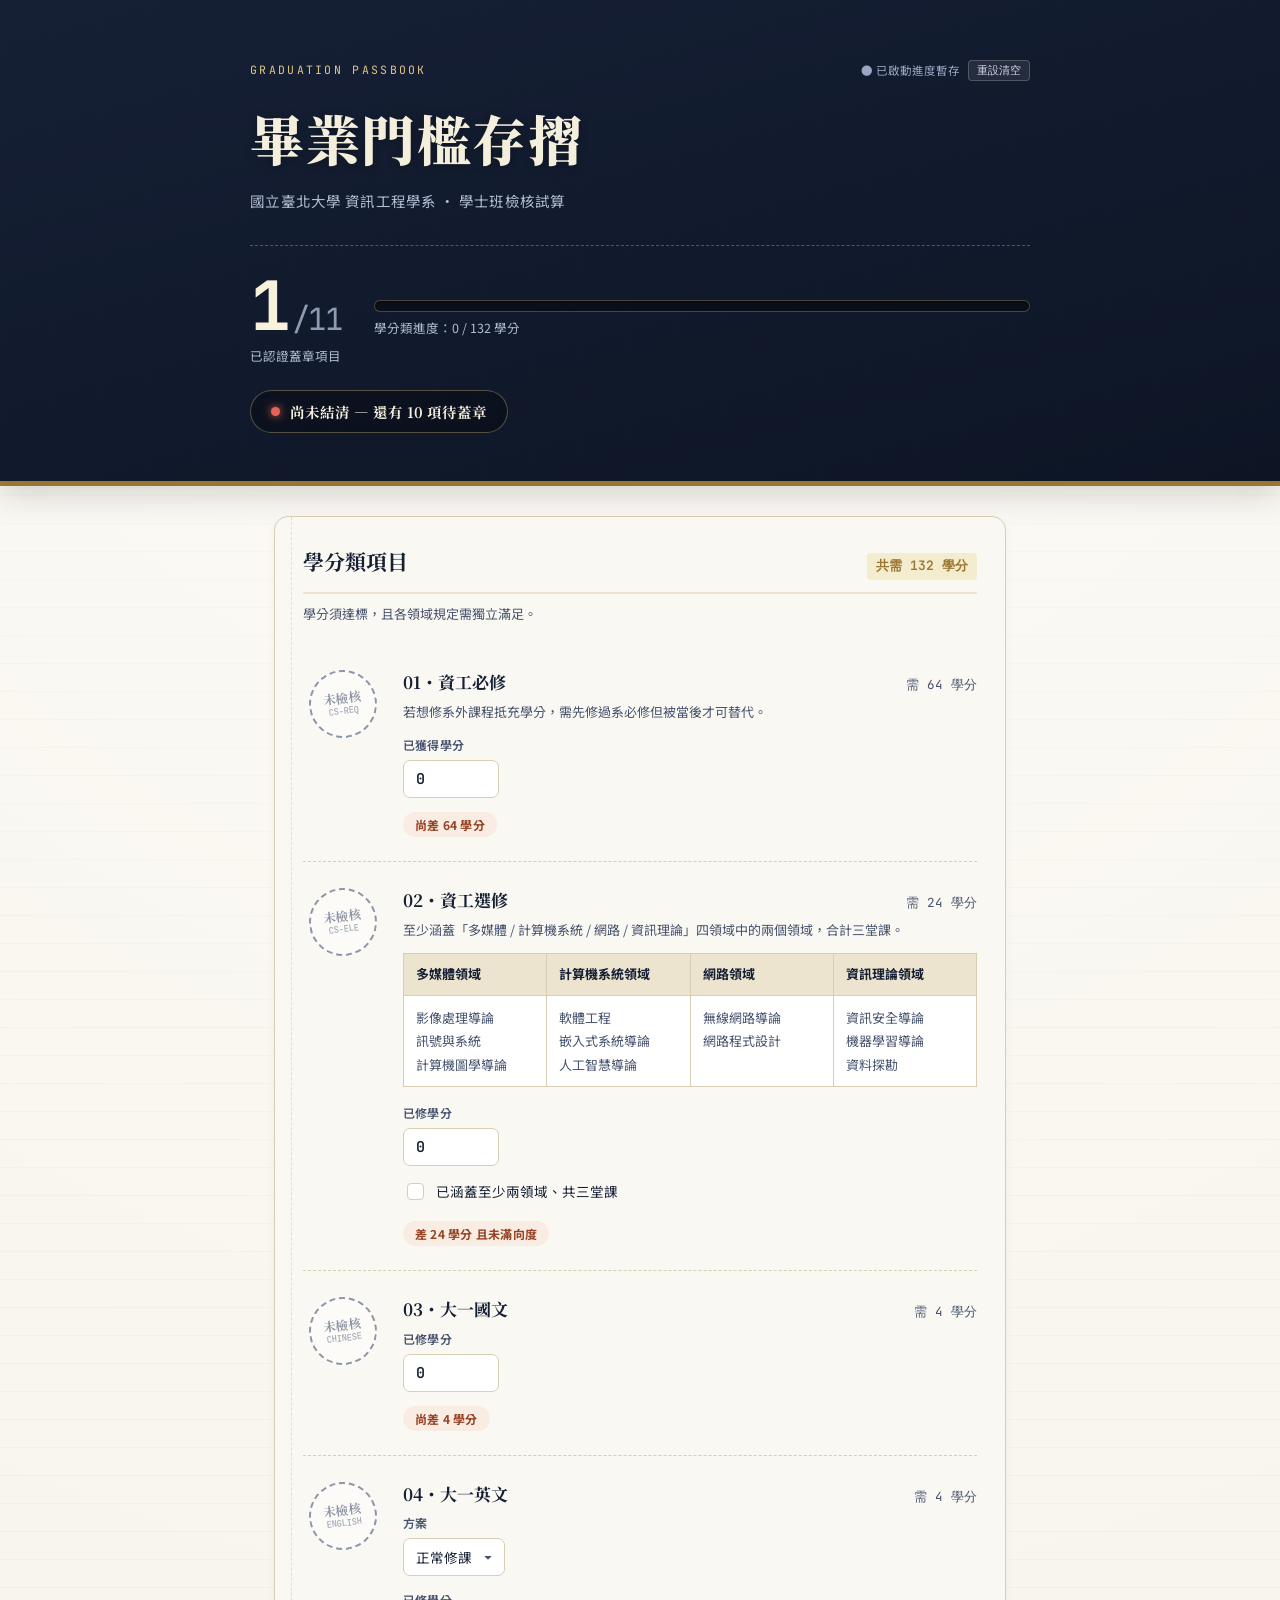
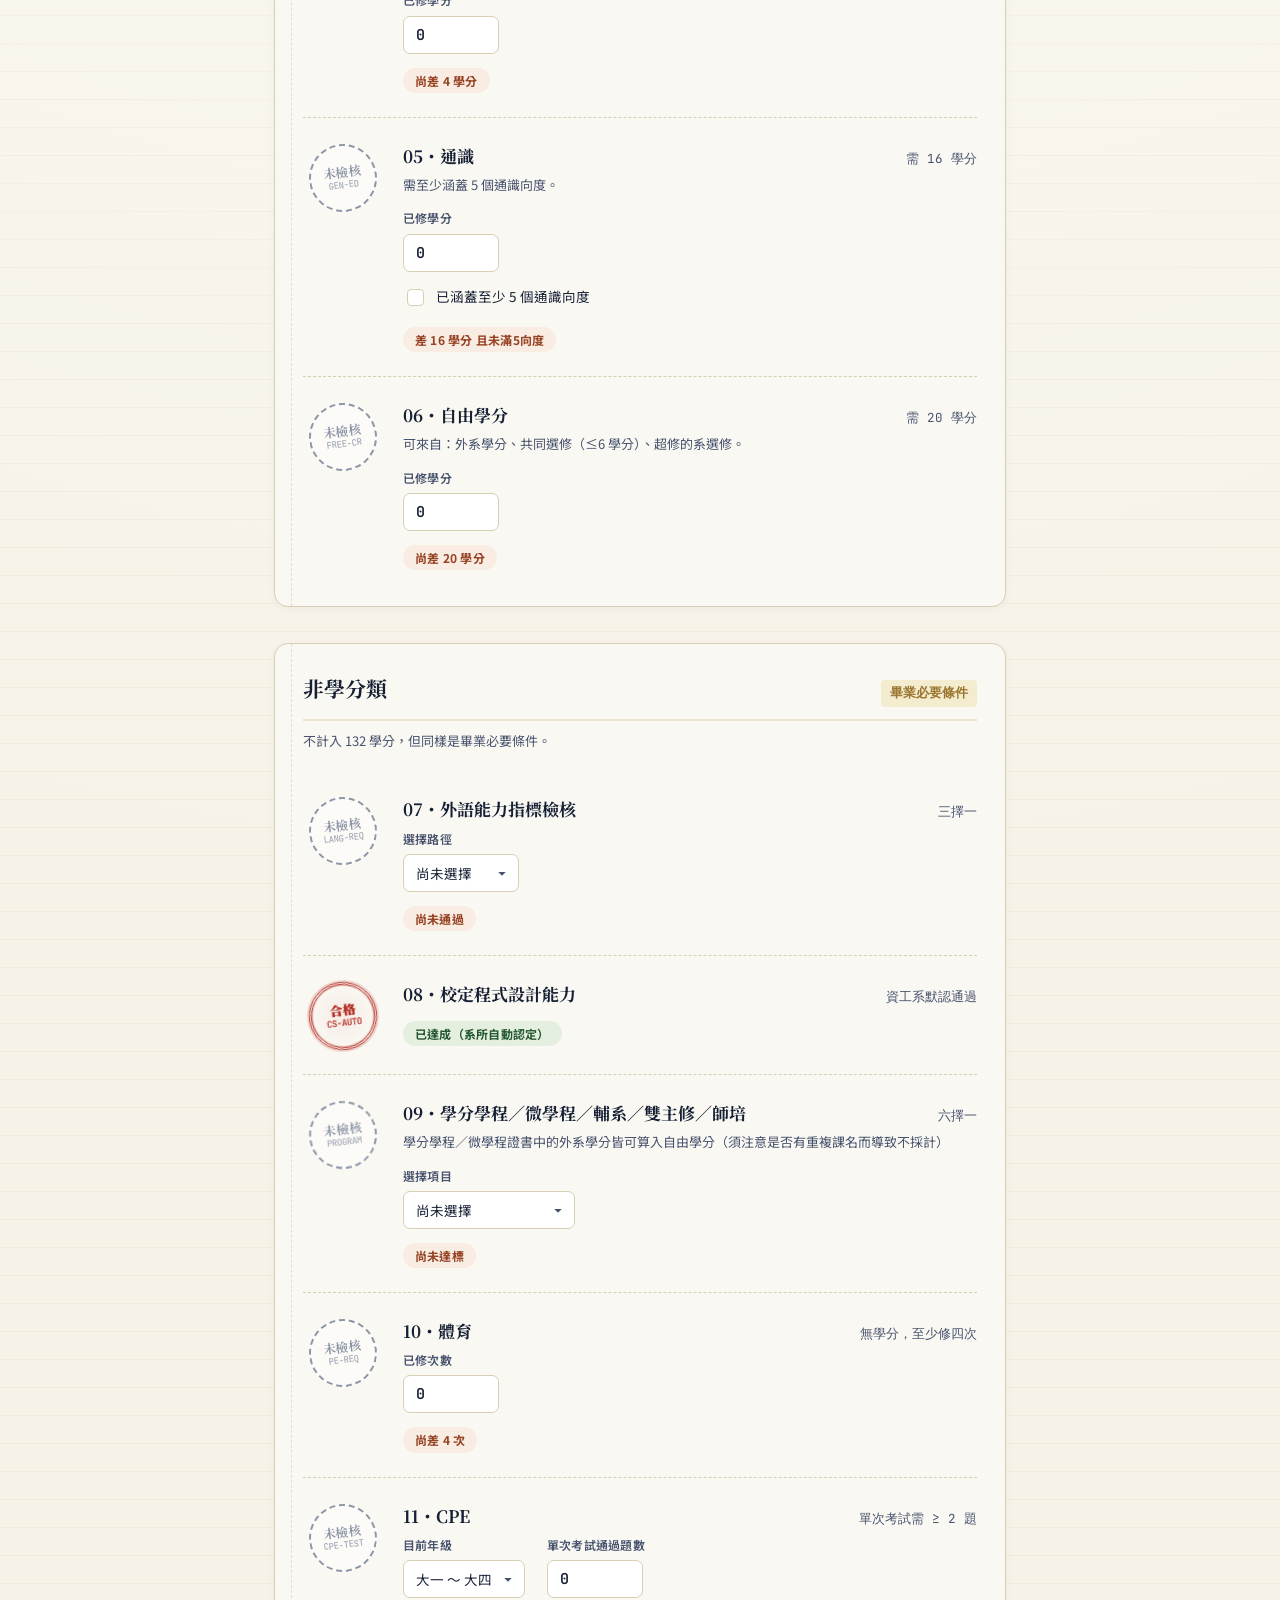
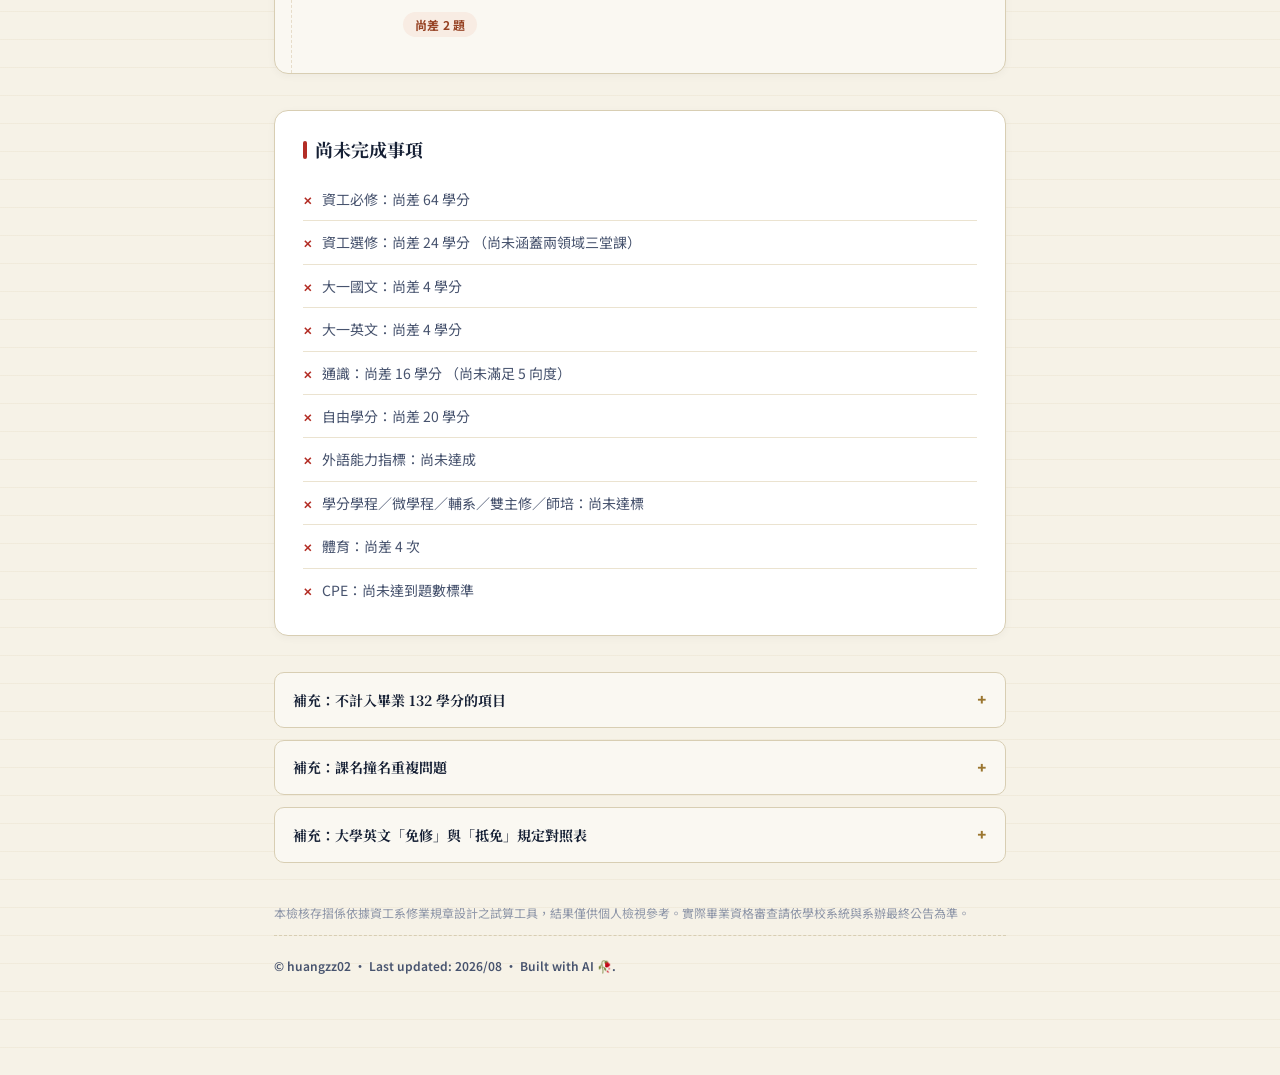
==== index.html @ d93acb56 "Rename 畢業門檻存摺.html to index.html" ====
<!DOCTYPE html>
<html lang="zh-Hant">
<head>
<meta charset="UTF-8">
<meta name="viewport" content="width=device-width, initial-scale=1.0">
<title>畢業門檻存摺 · 資訊工程學系</title>
<link rel="preconnect" href="https://fonts.googleapis.com">
<link href="https://fonts.googleapis.com/css2?family=JetBrains+Mono:wght@400;600;700&family=Noto+Sans+TC:wght@400;500;600;700&family=Noto+Serif+TC:wght@600;700;900&display=swap" rel="stylesheet">
<style>
  :root {
    --paper: #F6F2E7;
    --paper-card: #FAF8F2;
    --paper-deep: #EDE4CF;
    --line: #D8CEB3;
    --line-subtle: #EBE3D0;
    --ink: #162035;
    --ink-soft: #47536E;
    --ink-faint: #8E96A8;
    --stamp-red: #B32D25;
    --stamp-red-glow: rgba(179, 45, 37, 0.18);
    --gold: #9B7630;
    --gold-light: #F4ECCF;
    --cover-top: #162035;
    --cover-bottom: #0D1525;
    --ok-bg: #E4EFE0;
    --ok-text: #265932;
    --warn-bg: #F8ECE3;
    --warn-text: #964223;
    --shadow-sm: 0 2px 8px rgba(22, 32, 53, 0.04);
  }

  * { box-sizing: border-box; }
  html, body { margin: 0; padding: 0; overflow-x: hidden; }
  body {
    background-color: var(--paper);
    background-image: 
      radial-gradient(circle at 50% 0%, rgba(255,255,255,0.7) 0%, transparent 60%),
      repeating-linear-gradient(0deg, transparent, transparent 27px, var(--line-subtle) 28px);
    color: var(--ink);
    font-family: 'Noto Sans TC', -apple-system, BlinkMacSystemFont, sans-serif;
    line-height: 1.6;
    -webkit-font-smoothing: antialiased;
    padding-bottom: 90px;
  }

  /* ---------- 頂部存摺封面 ---------- */
  .cover {
    background: linear-gradient(165deg, var(--cover-top) 0%, var(--cover-bottom) 100%);
    color: #F4EEDC;
    padding: 60px 24px 48px;
    position: relative;
    overflow: hidden;
    border-bottom: 5px solid var(--gold);
    box-shadow: 0 10px 30px rgba(0,0,0,0.15);
  }
  .cover::before {
    content: "";
    position: absolute;
    inset: 0;
    background-image: 
      radial-gradient(var(--gold) 0.65px, transparent 0.65px),
      linear-gradient(to right, rgba(255,255,255,0.03) 1px, transparent 1px);
    background-size: 24px 24px, 48px 48px;
    opacity: 0.25;
    pointer-events: none;
  }
  .cover-inner { max-width: 780px; margin: 0 auto; position: relative; }
  
  .top-action-bar {
    display: flex;
    justify-content: space-between;
    align-items: center;
    margin-bottom: 14px;
  }
  .cover-eyebrow {
    font-family: 'JetBrains Mono', monospace;
    font-size: 11.5px;
    letter-spacing: .2em;
    text-transform: uppercase;
    color: #DEC687;
    margin: 0;
  }
  .storage-indicator {
    font-size: 11.5px;
    color: #9BA6C2;
    display: flex;
    align-items: center;
    gap: 8px;
  }
  .btn-reset {
    background: rgba(255,255,255,0.08);
    border: 1px solid rgba(255,255,255,0.2);
    color: #D1D8E6;
    border-radius: 4px;
    padding: 2px 8px;
    font-size: 11px;
    cursor: pointer;
    transition: all .2s;
  }
  .btn-reset:hover { background: rgba(255,255,255,0.18); color: #fff; }

  .cover-title {
    font-family: 'Noto Serif TC', serif;
    font-weight: 900;
    font-size: clamp(34px, 6.5vw, 54px);
    margin: 0 0 8px;
    letter-spacing: .03em;
    text-shadow: 0 2px 10px rgba(0,0,0,0.3);
  }
  .cover-sub {
    font-size: 14.5px;
    color: #B2BDD4;
    margin: 0 0 32px;
    letter-spacing: .02em;
  }

  .cover-meter {
    display: grid;
    grid-template-columns: auto 1fr;
    gap: 32px;
    align-items: center;
    border-top: 1px dashed rgba(222, 198, 135, 0.35);
    padding-top: 26px;
  }
  .meter-num {
    font-family: 'JetBrains Mono', monospace;
    font-size: clamp(44px, 9vw, 68px);
    font-weight: 700;
    color: #F8F2DC;
    line-height: 1;
    letter-spacing: -0.02em;
  }
  .meter-num span { font-size: .45em; color: #8F9BB4; font-weight: 400; margin-left: 2px; }
  .meter-label { font-size: 12.5px; color: #B2BDD4; margin-top: 6px; }

  .meter-bar {
    height: 12px;
    border-radius: 999px;
    background: rgba(0, 0, 0, 0.4);
    padding: 2px;
    box-shadow: inset 0 1px 3px rgba(0,0,0,0.6);
    border: 1px solid rgba(222, 198, 135, 0.3);
  }
  .meter-bar-fill {
    height: 100%;
    border-radius: 999px;
    background: linear-gradient(90deg, #9B7630, #E0C16A, #F5DE93);
    width: 0%;
    transition: width .5s cubic-bezier(0.4, 0, 0.2, 1);
    box-shadow: 0 0 10px rgba(224, 193, 106, 0.4);
  }
  
  .verdict {
    margin-top: 24px;
    display: inline-flex;
    align-items: center;
    gap: 10px;
    padding: 9px 20px;
    border-radius: 999px;
    font-family: 'Noto Serif TC', serif;
    font-weight: 700;
    font-size: 14.5px;
    border: 1px solid rgba(222, 198, 135, 0.35);
    background: rgba(0, 0, 0, 0.3);
    backdrop-filter: blur(4px);
    transition: all .3s ease;
  }
  .verdict .dot {
    width: 9px;
    height: 9px;
    border-radius: 50%;
    background: #E5645A;
    box-shadow: 0 0 8px #E5645A;
    transition: background .3s;
  }
  .verdict.pass {
    border-color: #8FD88F;
    background: rgba(46, 117, 56, 0.25);
    color: #E2F5E2;
  }
  .verdict.pass .dot { background: #57D357; box-shadow: 0 0 10px #57D357; }

  /* ---------- 主存摺內頁 (Ledger) ---------- */
  .ledger {
    max-width: 780px;
    margin: -10px auto 0;
    padding: 40px 24px 0;
  }
  .ledger-group {
    background: var(--paper-card);
    border: 1px solid var(--line);
    border-radius: 14px;
    padding: 28px 28px 12px;
    margin-bottom: 36px;
    box-shadow: var(--shadow-sm);
    position: relative;
  }
  .ledger-group::before {
    content: "";
    position: absolute;
    top: 0; left: 16px; bottom: 0;
    border-left: 1px dashed rgba(155, 118, 48, 0.2);
    pointer-events: none;
  }

  .group-title {
    font-family: 'Noto Serif TC', serif;
    font-weight: 700;
    font-size: 21px;
    margin: 0 0 4px;
    display: flex;
    justify-content: space-between;
    align-items: baseline;
    border-bottom: 2px solid var(--paper-deep);
    padding-bottom: 12px;
  }
  .group-title .group-req {
    font-family: 'JetBrains Mono', monospace;
    font-size: 13px;
    color: var(--gold);
    font-weight: 600;
    background: var(--gold-light);
    padding: 3px 9px;
    border-radius: 4px;
  }
  .group-note { font-size: 13px; color: var(--ink-soft); margin: 10px 0 20px; }

  /* ---------- 單條項目 ---------- */
  .entry {
    display: grid;
    grid-template-columns: 80px minmax(0, 1fr);
    gap: 20px;
    padding: 24px 0;
    border-bottom: 1px dashed var(--line);
    align-items: start;
    transition: background-color .2s;
  }
  .entry:last-child { border-bottom: none; }
  .entry > div { min-width: 0; }

  /* 實體印章 */
  .stamp-slot {
    display: flex;
    justify-content: center;
    align-items: center;
    padding-top: 2px;
  }
  .stamp {
    width: 68px;
    height: 68px;
    border-radius: 50%;
    border: 2px dashed var(--ink-faint);
    display: flex;
    flex-direction: column;
    align-items: center;
    justify-content: center;
    text-align: center;
    font-family: 'Noto Serif TC', serif;
    font-weight: 700;
    font-size: 12.5px;
    color: var(--ink-faint);
    transform: rotate(-7deg);
    transition: all .35s cubic-bezier(.34, 1.56, .64, 1);
    line-height: 1.2;
    user-select: none;
    background: rgba(255, 255, 255, 0.4);
  }
  .stamp .stamp-sub { font-size: 9px; font-weight: 500; font-family: 'JetBrains Mono', monospace; opacity: 0.8; }

  @keyframes stampDrop {
    0% { transform: scale(2.2) rotate(15deg); opacity: 0; }
    60% { transform: scale(0.92) rotate(-9deg); opacity: 1; }
    80% { transform: scale(1.04) rotate(-7deg); }
    100% { transform: scale(1) rotate(-7deg); }
  }

  .stamp.active {
    animation: stampDrop .4s ease-out forwards;
    border: 3px double var(--stamp-red);
    color: var(--stamp-red);
    background: radial-gradient(circle, rgba(179,45,37,0.06) 0%, transparent 80%);
    box-shadow: 0 0 0 2px var(--stamp-red-glow), inset 0 0 0 1px rgba(179,45,37,0.25);
    text-shadow: 0.5px 0 0 var(--stamp-red);
  }

  .entry-head {
    display: grid;
    grid-template-columns: minmax(0, 1fr) auto;
    align-items: baseline;
    column-gap: 12px;
    row-gap: 2px;
    margin-bottom: 6px;
  }
  .entry-head h3 {
    font-family: 'Noto Serif TC', serif;
    font-size: 17px;
    margin: 0;
    font-weight: 700;
    color: var(--ink);
    min-width: 0;
  }
  .entry-req {
    font-family: 'JetBrains Mono', monospace;
    font-size: 12.5px;
    color: var(--ink-soft);
    white-space: nowrap;
    text-align: right;
    justify-self: end;
    align-self: baseline;
  }
  .entry-desc {
    font-size: 13px;
    color: var(--ink-soft);
    margin: 0 0 14px;
    line-height: 1.5;
  }

  .domain-table {
    width: 100%;
    border-collapse: collapse;
    margin: 14px 0 16px;
    font-size: 13px;
    table-layout: fixed;
  }
  .domain-table th,
  .domain-table td {
    border: 1px solid var(--line);
    padding: 10px 12px;
    text-align: left;
    vertical-align: top;
  }
  .domain-table th {
    background-color: var(--paper-deep);
    color: var(--ink);
    font-weight: 700;
  }
  .domain-table td {
    background-color: #fff;
    color: var(--ink-soft);
    line-height: 1.8;
  }
  .domain-table td span {
    display: block;
  }

  @media (max-width: 600px) {
    .domain-table-wrap {
      overflow-x: auto;
      width: 100%;
      max-width: 100%;
    }
    .domain-table {
      min-width: 620px;
    }
  }

  @media (max-width: 420px) {
    .top-action-bar {
      align-items: center;
      gap: 10px;
    }
    .cover-eyebrow {
      font-size: 10px;
      letter-spacing: 0.1em;
      flex: 1;
      min-width: 0;
      white-space: nowrap;
      overflow: hidden;
      text-overflow: ellipsis;
    }
    .storage-indicator {
      align-self: flex-end;
      gap: 6px;
      white-space: nowrap;
      font-size: 10.5px;
    }
    .storage-indicator span {
      white-space: nowrap;
    }
    .btn-reset {
      white-space: nowrap;
      padding: 2px 7px;
      font-size: 10px;
      line-height: 1.2;
      flex-shrink: 0;
    }
  }

  @media (max-width: 360px) {
    .entry-head {
      column-gap: 8px;
    }
    .entry-head h3 {
      font-size: 16px;
    }
    .entry-req {
      font-size: 11.5px;
    }
    .storage-indicator {
      gap: 5px;
      font-size: 10px;
    }
    .btn-reset {
      padding: 2px 6px;
      font-size: 9.5px;
    }
  }

  .entry-controls {
    display: flex;
    flex-wrap: wrap;
    gap: 14px 22px;
    align-items: center;
  }
  .english-controls {
    flex-direction: column;
    align-items: flex-start;
  }

  .field {
    display: flex;
    flex-direction: column;
    gap: 6px;
  }
  .field label {
    font-size: 12px;
    font-weight: 600;
    color: var(--ink-soft);
    letter-spacing: .02em;
  }
  .field input[type=number] {
    font-family: 'JetBrains Mono', monospace;
    font-size: 15px;
    font-weight: 600;
    width: 96px;
    padding: 8px 12px;
    border: 1.5px solid var(--line);
    border-radius: 7px;
    background: #fff;
    color: var(--ink);
    outline: none;
    transition: border-color .2s, box-shadow .2s;
  }
  .field input[type=number]:focus {
    border-color: var(--gold);
    box-shadow: 0 0 0 3px rgba(155, 118, 48, 0.15);
  }
  .field input[type=number]:disabled {
    background: var(--paper-deep);
    color: var(--ink-faint);
    cursor: not-allowed;
  }


  .field select {
    font-family: 'Noto Sans TC', sans-serif;
    font-size: 13.5px;
    max-width: 100%;
    padding: 8px 32px 8px 12px;
    border: 1.5px solid var(--line);
    border-radius: 7px;
    background: #fff url("data:image/svg+xml,%3Csvg xmlns='http://www.w3.org/2000/svg' width='12' height='12' fill='%2347536E' viewBox='0 0 16 16'%3E%3Cpath d='M8 11.5l-5-5h10l-5 5z'/%3E%3C/svg%3E") no-repeat calc(100% - 10px) center;
    color: var(--ink);
    outline: none;
    appearance: none;
    cursor: pointer;
    transition: border-color .2s, box-shadow .2s;
  }
  .field select:focus {
    border-color: var(--gold);
    box-shadow: 0 0 0 3px rgba(155, 118, 48, 0.15);
  }
  .lang-course-field {
    width: 100%;
    min-width: 0;
  }
  .lang-course-field select { width: 100%; }

  .checkline {
    display: inline-flex;
    align-items: center;
    gap: 9px;
    font-size: 13.5px;
    cursor: pointer;
    user-select: none;
    padding: 4px 0;
    color: var(--ink);
  }
  .checkline input[type=checkbox] {
    appearance: none;
    width: 17px;
    height: 17px;
    border: 1.5px solid var(--line);
    border-radius: 4px;
    background: #fff;
    cursor: pointer;
    display: inline-grid;
    place-content: center;
    transition: all .2s;
  }
  .checkline input[type=checkbox]:checked {
    background-color: var(--stamp-red);
    border-color: var(--stamp-red);
  }
  .checkline input[type=checkbox]::before {
    content: "";
    width: 8px;
    height: 8px;
    transform: scale(0);
    transition: 120ms transform ease-in-out;
    box-shadow: inset 1em 1em #fff;
    clip-path: polygon(14% 44%, 0 65%, 50% 100%, 100% 16%, 80% 0%, 43% 62%);
  }
  .checkline input[type=checkbox]:checked::before { transform: scale(1); }

  .entry-footer {
    display: flex;
    justify-content: space-between;
    align-items: center;
    margin-top: 14px;
  }
  .entry-status {
    font-size: 12px;
    font-weight: 700;
    padding: 3px 12px;
    border-radius: 999px;
    display: inline-flex;
    align-items: center;
    gap: 5px;
    letter-spacing: .02em;
    transition: all .3s ease;
  }
  .entry-status.ok { background: var(--ok-bg); color: var(--ok-text); }
  .entry-status.no { background: var(--warn-bg); color: var(--warn-text); }

  .hint-box {
    margin-top: 12px;
    font-size: 12.5px;
    color: var(--ink-soft);
    background: var(--gold-light);
    border-left: 3.5px solid var(--gold);
    padding: 9px 12px;
    border-radius: 0 6px 6px 0;
    line-height: 1.5;
  }

  /* ---------- 待清項目卡片 ---------- */
  .gaps { margin: 0 0 36px; padding: 0; }
  .gaps-card {
    background: #fff;
    border: 1px solid var(--line);
    border-radius: 14px;
    padding: 24px 28px;
    box-shadow: var(--shadow-sm);
  }
  .gaps-card h3 {
    font-family: 'Noto Serif TC', serif;
    margin: 0 0 14px;
    font-size: 18px;
    color: var(--ink);
    display: flex;
    align-items: center;
    gap: 8px;
  }
  .gaps-card h3::before {
    content: "";
    width: 4px;
    height: 18px;
    background: var(--stamp-red);
    border-radius: 2px;
  }
  .gaps-list { list-style: none; margin: 0; padding: 0; }
  .gaps-list li {
    padding: 10px 0;
    border-bottom: 1px solid var(--line-subtle);
    font-size: 14px;
    display: flex;
    align-items: baseline;
    gap: 10px;
    color: var(--ink-soft);
  }
  .gaps-list li:last-child { border-bottom: none; }
  .gaps-list li:not(.gaps-empty)::before {
    content: "✕";
    font-size: 11px;
    color: var(--stamp-red);
    font-weight: 900;
  }
  .gaps-empty {
    color: var(--ok-text);
    font-size: 15px;
    font-weight: 600;
    padding: 12px 0;
  }

  /* ---------- 補充說明摺疊面板 ---------- */
  .appendix { margin: 0; padding: 0; }
  details.note {
    border: 1px solid var(--line);
    border-radius: 10px;
    background: var(--paper-card);
    margin-bottom: 12px;
    transition: background-color .2s;
  }
  details.note[open] { background: #fff; }
  details.note summary {
    cursor: pointer;
    padding: 14px 18px;
    font-weight: 700;
    font-size: 14px;
    font-family: 'Noto Serif TC', serif;
    list-style: none;
    display: flex;
    justify-content: space-between;
    align-items: center;
  }
  details.note summary::-webkit-details-marker { display: none; }
  details.note summary::after {
    content: "+";
    font-family: 'JetBrains Mono', monospace;
    font-size: 16px;
    color: var(--gold);
  }
  details.note[open] summary::after {
    content: "−";
  }
  .note-body {
    padding: 0 18px 18px;
    font-size: 13.5px;
    color: var(--ink-soft);
    border-top: 1px solid var(--line-subtle);
    margin-top: 4px;
    padding-top: 14px;
  }
  .note-body ol, .note-body ul { margin: 6px 0; padding-left: 22px; }
  .note-body li { margin-bottom: 6px; }

  /* 規則比較表樣式 */
  .rule-table {
    width: 100%;
    border-collapse: collapse;
    margin: 12px 0 16px;
    font-size: 13px;
  }
  .rule-table th, .rule-table td {
    border: 1px solid var(--line);
    padding: 9px 12px;
    text-align: left;
    vertical-align: top;
  }
  .rule-table th {
    background-color: var(--paper-deep);
    color: var(--ink);
    font-weight: 700;
  }
  .rule-table td { background-color: #fff; }
  .rule-sub-title {
    font-weight: 700;
    color: var(--ink);
    margin: 14px 0 6px;
    display: block;
  }

  footer {
    margin: 12px 0 0;
    padding: 20px 0 0;
    font-size: 12px;
    color: var(--ink-faint);
    border-top: 1px dashed var(--line);
    line-height: 1.7;
  }
  .footer-disclaimer {
    margin: 40px 0 0;
    font-size: 12px;
    color: var(--ink-faint);
    line-height: 1.7;
  }
  .footer-meta {
    display: flex;
    flex-wrap: wrap;
    gap: 6px 20px;
    margin-bottom: 8px;
    color: var(--ink-soft);
    font-weight: 600;
  }
  .footer-note {
    margin: 8px 0 0;
  }
</style>
</head>
<body>

<div class="cover">
  <div class="cover-inner">
    <div class="top-action-bar">
      <p class="cover-eyebrow">GRADUATION PASSBOOK</p>
      <div class="storage-indicator">
        <span>● 已啟動進度暫存</span>
        <button type="button" class="btn-reset" id="resetBtn" title="清空所有填寫數值">重設清空</button>
      </div>
    </div>
    <h1 class="cover-title">畢業門檻存摺</h1>
    <p class="cover-sub">國立臺北大學 資訊工程學系 · 學士班檢核試算</p>
    
    <div class="cover-meter">
      <div>
        <div class="meter-num" id="doneCount">0<span>/11</span></div>
        <div class="meter-label">已認證蓋章項目</div>
      </div>
      <div>
        <div class="meter-bar"><div class="meter-bar-fill" id="meterFill"></div></div>
        <div class="meter-label" id="creditLabel">學分類進度：0 / 132 學分</div>
      </div>
    </div>
    
    <div>
      <div class="verdict" id="verdict">
        <span class="dot"></span>
        <span id="verdictText">尚未結清 — 尚有項目待結清</span>
      </div>
    </div>
  </div>
</div>

<div class="ledger">

  <!-- 學分類 -->
  <div class="ledger-group">
    <div class="group-title">
      <span>學分類項目</span>
      <span class="group-req">共需 132 學分</span>
    </div>
    <p class="group-note">學分須達標，且各領域規定需獨立滿足。</p>

    <!-- 01 系必修 -->
    <div class="entry">
      <div class="stamp-slot">
        <div class="stamp" id="stamp-reqMajor">
          <span>未檢核</span>
          <span class="stamp-sub">CS-REQ</span>
        </div>
      </div>
      <div>
        <div class="entry-head">
          <h3>01・資工必修</h3>
          <span class="entry-req">需 64 學分</span>
        </div>
        <p class="entry-desc">若想修系外課程抵充學分，需先修過系必修但被當後才可替代。</p>
        <div class="entry-controls">
          <div class="field">
            <label for="majorRequired">已獲得學分</label>
            <input type="number" id="majorRequired" min="0" max="150" value="0">
          </div>
        </div>
        <div class="entry-footer">
          <div class="entry-status no" id="status-reqMajor">尚差 64 學分</div>
        </div>
      </div>
    </div>

    <!-- 02 系選修 -->
    <div class="entry">
      <div class="stamp-slot">
        <div class="stamp" id="stamp-elective">
          <span>未檢核</span>
          <span class="stamp-sub">CS-ELE</span>
        </div>
      </div>
      <div>
        <div class="entry-head">
          <h3>02・資工選修</h3>
          <span class="entry-req">需 24 學分</span>
        </div>
        <p class="entry-desc">至少涵蓋「多媒體 / 計算機系統 / 網路 / 資訊理論」四領域中的兩個領域，合計三堂課。</p>
        <div class="domain-table-wrap">
          <table class="domain-table">
            <thead>
              <tr>
                <th scope="col">多媒體領域</th>
                <th scope="col">計算機系統領域</th>
                <th scope="col">網路領域</th>
                <th scope="col">資訊理論領域</th>
              </tr>
            </thead>
            <tbody>
              <tr>
                <td><span>影像處理導論</span><span>訊號與系統</span><span>計算機圖學導論</span></td>
                <td><span>軟體工程</span><span>嵌入式系統導論</span><span>人工智慧導論</span></td>
                <td><span>無線網路導論</span><span>網路程式設計</span></td>
                <td><span>資訊安全導論</span><span>機器學習導論</span><span>資料探勘</span></td>
              </tr>
            </tbody>
          </table>
        </div>
        <div class="entry-controls">
          <div class="field">
            <label for="electiveCredits">已修學分</label>
            <input type="number" id="electiveCredits" min="0" max="100" value="0">
          </div>
        </div>
        <label class="checkline" style="margin-top: 10px;">
          <input type="checkbox" id="electiveDomains">
          <span>已涵蓋至少兩領域、共三堂課</span>
        </label>
        <div class="entry-footer">
          <div class="entry-status no" id="status-elective">尚未達成</div>
        </div>
      </div>
    </div>

    <!-- 03 大一國文 -->
    <div class="entry">
      <div class="stamp-slot">
        <div class="stamp" id="stamp-chinese">
          <span>未檢核</span>
          <span class="stamp-sub">CHINESE</span>
        </div>
      </div>
      <div>
        <div class="entry-head">
          <h3>03・大一國文</h3>
          <span class="entry-req">需 4 學分</span>
        </div>
        <div class="entry-controls">
          <div class="field">
            <label for="chineseCredits">已修學分</label>
            <input type="number" id="chineseCredits" min="0" max="4" value="0">
          </div>
        </div>
        <div class="entry-footer">
          <div class="entry-status no" id="status-chinese">尚未達成</div>
        </div>
      </div>
    </div>

    <!-- 04 大一英文 -->
    <div class="entry">
      <div class="stamp-slot">
        <div class="stamp" id="stamp-english">
          <span>未檢核</span>
          <span class="stamp-sub">ENGLISH</span>
        </div>
      </div>
      <div>
        <div class="entry-head">
          <h3>04・大一英文</h3>
          <span class="entry-req" id="englishReq">需 4 學分</span>
        </div>
        <div class="entry-controls english-controls">
          <div class="field">
            <label for="englishStatus">方案</label>
            <select id="englishStatus">
              <option value="take">正常修課</option>
              <option value="exempt">免修</option>
              <option value="transfer">抵免</option>
            </select>
          </div>
          <div id="englishStatusNote" class="hint-box" style="display:none; margin-top:2px;"></div>
          <div class="field">
            <label for="englishCredits">已修學分</label>
            <input type="number" id="englishCredits" min="0" max="4" value="0">
          </div>
        </div>
        <div class="entry-footer">
          <div class="entry-status no" id="status-english">尚未達成</div>
        </div>
      </div>
    </div>

    <!-- 05 通識 -->
    <div class="entry">
      <div class="stamp-slot">
        <div class="stamp" id="stamp-genEd">
          <span>未檢核</span>
          <span class="stamp-sub">GEN-ED</span>
        </div>
      </div>
      <div>
        <div class="entry-head">
          <h3>05・通識</h3>
          <span class="entry-req">需 16 學分</span>
        </div>
        <p class="entry-desc">需至少涵蓋 5 個通識向度。</p>
        <div class="entry-controls">
          <div class="field">
            <label for="genEdCredits">已修學分</label>
            <input type="number" id="genEdCredits" min="0" max="40" value="0">
          </div>
        </div>
        <label class="checkline" style="margin-top: 10px;">
          <input type="checkbox" id="genEdDomains">
          <span>已涵蓋至少 5 個通識向度</span>
        </label>
        <div class="entry-footer">
          <div class="entry-status no" id="status-genEd">尚未達成</div>
        </div>
      </div>
    </div>

    <!-- 06 自由學分 -->
    <div class="entry">
      <div class="stamp-slot">
        <div class="stamp" id="stamp-free">
          <span>未檢核</span>
          <span class="stamp-sub">FREE-CR</span>
        </div>
      </div>
      <div>
        <div class="entry-head">
          <h3>06・自由學分</h3>
          <span class="entry-req" id="freeReq">需 20 學分</span>
        </div>
        <p class="entry-desc">可來自：外系學分、共同選修（≤6 學分）、超修的系選修。</p>
        <div class="entry-controls">
          <div class="field">
            <label for="freeCredits">已修學分</label>
            <input type="number" id="freeCredits" min="0" max="100" value="0">
          </div>
        </div>
        <div class="entry-footer">
          <div class="entry-status no" id="status-free">尚未達成</div>
        </div>
      </div>
    </div>
  </div>

  <!-- 非學分類 -->
  <div class="ledger-group">
    <div class="group-title">
      <span>非學分類</span>
      <span class="group-req">畢業必要條件</span>
    </div>
    <p class="group-note">不計入 132 學分，但同樣是畢業必要條件。</p>

    <!-- 07 外語能力指標檢核 -->
    <div class="entry">
      <div class="stamp-slot">
        <div class="stamp" id="stamp-lang">
          <span>未檢核</span>
          <span class="stamp-sub">LANG-REQ</span>
        </div>
      </div>
      <div>
        <div class="entry-head">
          <h3>07・外語能力指標檢核</h3>
          <span class="entry-req">三擇一</span>
        </div>
        <div class="entry-controls">
          <div class="field">
            <label for="langPath">選擇路徑</label>
            <select id="langPath">
              <option value="none">尚未選擇</option>
              <option value="course">課程類</option>
              <option value="english_test">英語檢定類</option>
              <option value="foreign_test">外語檢定類</option>
            </select>
          </div>
        </div>

        <div id="langCourseBox" style="display:none; margin-top:12px;">
          <table class="rule-table lang-table">
            <thead><tr><th>課程類</th><th>修課標準</th></tr></thead>
            <tbody>
              <tr><td>語言中心英語選修課程</td><td>進階英文 A-EGP、專業英文 ESP、學術英文 EAP、專業學術英文 ESAP，共 4 學分。</td></tr>
              <tr><td>非英語外語課程</td><td>需修習同語言（三）（四），共 4 學分。</td></tr>
            </tbody>
          </table>
          <label class="checkline" style="margin-top:8px;">
            <input type="checkbox" id="langCourseDone">
            <span>已修畢上述課程</span>
          </label>
        </div>

        <div id="langEnglishBox" style="display:none; margin-top:12px;">
          <table class="rule-table lang-table">
            <thead><tr><th>檢定項目</th><th>通過標準</th></tr></thead>
            <tbody>
              <tr><td>全民英檢 GEPT</td><td>中高級初試。</td></tr>
              <tr><td>多益測驗 TOEIC</td><td>聽讀總分 600 分（含）以上／口說 120 分（含）以上／寫作 120 分（含）以上，任一項即可。</td></tr>
              <tr><td>紙筆托福 ITP</td><td>480 分（含）以上。</td></tr>
              <tr><td>網路托福 iBT</td><td>50 分（含）以上。</td></tr>
              <tr><td>國際英語測驗 IELTS</td><td>4.5 級（含）以上。</td></tr>
              <tr><td>培力英檢 BESTEP</td><td>口說／寫作任一項 230 分（含）以上，或聽及讀兩項各 70 分（含）以上。</td></tr>
              <tr><td>劍橋大學英語能力測驗</td><td>Cambridge Main Suite: PET（Preliminary English Test）（含）以上。</td></tr>
              <tr><td>劍橋領思 Linguaskill</td><td>口說／寫作任一項 140 分（含）以上，或聽及讀兩項各 140 分（含）以上。</td></tr>
            </tbody>
          </table>
          <label class="checkline" style="margin-top:8px;">
            <input type="checkbox" id="langEnglishDone">
            <span>已達成上述標準</span>
          </label>
        </div>

        <div id="langForeignBox" style="display:none; margin-top:12px;">
          <table class="rule-table lang-table">
            <thead><tr><th>語言／檢定</th><th>通過標準</th></tr></thead>
            <tbody>
              <tr><td>德語｜歌德學院德語文檢定（GOETHE-ZERTIFIKAT）</td><td>B1（含）以上。</td></tr>
              <tr><td>日語｜日本語能力試驗（JLPT）</td><td>N3（含）以上。</td></tr>
              <tr><td>韓語｜韓國語文能力測驗（TOPIK）</td><td>3 級（含）以上。</td></tr>
              <tr><td>法語｜法語鑑定文憑測驗（DELF）</td><td>B1（含）以上。</td></tr>
              <tr><td>西語｜西班牙語檢定考試（DELE）</td><td>B1（含）以上。</td></tr>
              <tr><td>越語｜國際越南語認證（iVPT）</td><td>B 級中級 240–319 分（含）以上。</td></tr>
            </tbody>
          </table>
          <label class="checkline" style="margin-top:8px;">
            <input type="checkbox" id="langForeignDone">
            <span>已達成上述標準</span>
          </label>
        </div>

        <div class="entry-footer">
          <div class="entry-status no" id="status-lang">尚未達成</div>
        </div>
      </div>
    </div>

    <!-- 08 校定程式設計能力 -->
    <div class="entry">
      <div class="stamp-slot">
        <div class="stamp active" id="stamp-programming">
          <span>合格</span>
          <span class="stamp-sub">CS-AUTO</span>
        </div>
      </div>
      <div>
        <div class="entry-head">
          <h3>08・校定程式設計能力</h3>
          <span class="entry-req">資工系默認通過</span>
        </div>
        <div class="entry-footer">
          <div class="entry-status ok">已達成（系所自動認定）</div>
        </div>
      </div>
    </div>

    <!-- 09 學分學程／微學程／輔系／雙主修／師培 -->
    <div class="entry">
      <div class="stamp-slot">
        <div class="stamp" id="stamp-program">
          <span>未檢核</span>
          <span class="stamp-sub">PROGRAM</span>
        </div>
      </div>
      <div>
        <div class="entry-head">
          <h3>09・學分學程／微學程／輔系／雙主修／師培</h3>
          <span class="entry-req">六擇一</span>
        </div>
        <p class="entry-desc">學分學程／微學程證書中的外系學分皆可算入自由學分（須注意是否有重複課名而導致不採計）</p>
        <div class="entry-controls">
          <div class="field">
            <label for="programChoice">選擇項目</label>
            <select id="programChoice">
              <option value="none">尚未選擇</option>
              <option value="credit_program">學分學程 ≥ 15</option>
              <option value="micro_cross">跨領域微學程 ≥ 8</option>
              <option value="micro_single">單一領域微學程 ≥ 8</option>
              <option value="minor">輔系 ≥ 20</option>
              <option value="double_major">雙主修  ≥ 40</option>
              <option value="teacher_prep">師培課程</option>
            </select>
          </div>
          <div class="field" id="programCreditsField">
            <label for="programCredits">已計入學分</label>
            <input type="number" id="programCredits" min="0" max="80" value="0">
          </div>
        </div>
        <div id="programSingleWarn" class="hint-box" style="display:none;">
          單一領域微學程限「非本系」學生修讀，資工系學生不得修讀資工系自己開的「程式設計學士微學程」，但可修其他系所的單一領域微學程。
        </div>
        <div id="programCertificateBox" style="display:none; margin-top:10px;">
          <label class="checkline">
            <input type="checkbox" id="programCertificateDone">
            <span id="programCompletionLabel">已申請並獲得證書</span>
          </label>
        </div>
        <div class="entry-footer">
          <div class="entry-status no" id="status-program">尚未達成</div>
        </div>
      </div>
    </div>

    <!-- 10 體育 -->
    <div class="entry">
      <div class="stamp-slot">
        <div class="stamp" id="stamp-pe">
          <span>未檢核</span>
          <span class="stamp-sub">PE-REQ</span>
        </div>
      </div>
      <div>
        <div class="entry-head">
          <h3>10・體育</h3>
          <span class="entry-req">無學分，至少修四次</span>
        </div>
        <div class="entry-controls">
          <div class="field">
            <label for="peTimes">已修次數</label>
            <input type="number" id="peTimes" min="0" max="10" value="0">
          </div>
        </div>
        <div class="entry-footer">
          <div class="entry-status no" id="status-pe">尚差 4 次</div>
        </div>
      </div>
    </div>

    <!-- 11 CPE -->
    <div class="entry">
      <div class="stamp-slot">
        <div class="stamp" id="stamp-cpe">
          <span>未檢核</span>
          <span class="stamp-sub">CPE-TEST</span>
        </div>
      </div>
      <div>
        <div class="entry-head">
          <h3>11・CPE</h3>
          <span class="entry-req" id="cpeReq">依年級而定</span>
        </div>
        <div class="entry-controls">
          <div class="field">
            <label for="cpeGrade">目前年級</label>
            <select id="cpeGrade">
              <option value="low">大一 ～ 大四</option>
              <option value="g5">大五</option>
              <option value="g6">大六</option>
            </select>
          </div>
          <div class="field">
            <label id="cpeInputLabel" for="cpeScore">單次考試通過題數</label>
            <input type="number" id="cpeScore" min="0" max="7" value="0">
          </div>
        </div>
        <div class="entry-footer">
          <div class="entry-status no" id="status-cpe">尚未達成</div>
        </div>
      </div>
    </div>
  </div>

  <!-- 缺漏盤點卡片 -->
  <div class="gaps">
    <div class="gaps-card">
      <h3>尚未完成事項</h3>
      <ul class="gaps-list" id="gapsList"></ul>
    </div>
  </div>

  <!-- 補充條款與法規 -->
  <div class="appendix">
    <details class="note">
      <summary>補充：不計入畢業 132 學分的項目</summary>
      <div class="note-body">
        <ol>
          <li>超修通識</li>
          <li>超修體育</li>
          <li>軍訓課</li>
          <li>上下學年的課未通過</li>
          <li>重複課名（詳見下方「課名撞名重複問題」）</li>
          <li>共同選修超過 6 學分的部分</li>
          <li>輔系及雙主修學分</li>
        </ol>
      </div>
    </details>

    <details class="note">
      <summary>補充：課名撞名重複問題</summary>
      <div class="note-body">
        <p><strong>本系必修與外系必選修撞名：</strong></p>
        <ul>
          <li>僅修本系必修：採計為「資工必修」。</li>
          <li>僅修外系同名課：若本系未曾修習，不可抵充；若本系必修被當，經核准得採計為「資工必修」。</li>
          <li>兩者皆修：採計本系必修學分為「資工必修」，外系課程不予採計。</li>
        </ul>
        <p><strong>本系選修與外系課程撞名：</strong></p>
        <ul>
          <li>僅修本系選修：採計為「資工選修」。</li>
          <li>僅修外系同名課：採計為「自由學分」。</li>
          <li>兩者皆修：採計本系選修為「資工選修」，外系同名課程不重複採計。</li>
        </ul>
      </div>
    </details>

    <details class="note">
      <summary>補充：大學英文「免修」與「抵免」規定對照表</summary>
      <div class="note-body">
        <table class="rule-table">
          <thead>
            <tr>
              <th style="width:16%;">類別</th>
              <th style="width:24%;">核心說明</th>
              <th style="width:20%;">學分採計</th>
              <th style="width:20%;">自由學分門檻</th>
              <th style="width:20%;">申請方式與期限</th>
            </tr>
          </thead>
          <tbody>
            <tr>
              <td><strong>一般修課</strong></td>
              <td>正常修讀必修課程</td>
              <td>獲得 4 學分</td>
              <td>維持 20 學分</td>
              <td>依常態選課時程修畢</td>
            </tr>
            <tr>
              <td><strong>免修</strong></td>
              <td>不需修讀大學英文課程</td>
              <td><strong>未獲得學分</strong></td>
              <td><strong>需補修 4 學分<br>（門檻升至 24）</strong></td>
              <td>限入學當年度指定期間內：至系所核章後向語言中心申請，或新生分班測驗達標免申請</td>
            </tr>
            <tr>
              <td><strong>抵免</strong></td>
              <td>不需修讀大學英文課程</td>
              <td><strong>直接獲得 4 學分</strong></td>
              <td>維持 20 學分</td>
              <td>限入學當年度指定期間內：持證明直接向語言中心申請，或新生分班測驗達標免申請</td>
            </tr>
          </tbody>
        </table>

        <span class="rule-sub-title">【免修標準（符合其一）】</span>
        <ul>
          <li>全民英語能力分級檢定測驗 (GEPT) 中高級初試</li>
          <li>多益測驗 (TOEIC) 650 分（含）以上</li>
          <li>紙筆托福測驗 (ITP) 490 分（含）以上</li>
          <li>網路托福測驗 (IBT) 70 分（含）以上</li>
          <li>國際英語測驗 (IELTS) 5.5 級（含）以上</li>
        </ul>

        <span class="rule-sub-title">【抵免標準（符合其一）】</span>
        <ul>
          <li>全民英語能力分級檢定測驗 (GEPT) 中高級初複試（含）以上</li>
          <li>多益測驗 (TOEIC) 785 分（含）以上</li>
          <li>紙筆托福測驗 (ITP) 550 分（含）以上</li>
          <li>網路托福測驗 (IBT) 87 分（含）以上</li>
          <li>國際英語測驗 (IELTS) 6 級（含）以上</li>
          <li>大學「指定科目考試」英文 90 分（含）以上</li>
          <li>以英語為母語之外籍生</li>
          <li>在他校已修習課程名稱相同或內容相近之課程</li>
        </ul>
      </div>
    </details>
  </div>

  <div class="footer-disclaimer">
    本檢核存摺係依據資工系修業規章設計之試算工具，結果僅供個人檢視參考。實際畢業資格審查請依學校系統與系辦最終公告為準。
  </div>
  <footer>
    <div class="footer-meta">
      <span>© huangzz02 · Last updated: 2026/08 · Built with AI 🥀.</span>
    </div>
  </footer>
</div>

<script>
const $ = id => document.getElementById(id);

const STORAGE_KEY = 'CS_GRAD_PASSBOOK_DATA_V3';

function saveState() {
  const data = {
    majorRequired: $('majorRequired').value,
    electiveCredits: $('electiveCredits').value,
    electiveDomains: $('electiveDomains').checked,
    chineseCredits: $('chineseCredits').value,
    englishCredits: $('englishCredits').value,
    englishStatus: $('englishStatus').value,
    genEdCredits: $('genEdCredits').value,
    genEdDomains: $('genEdDomains').checked,
    freeCredits: $('freeCredits').value,
    langPath: $('langPath').value,
    langCourseDone: $('langCourseDone').checked,
    langEnglishDone: $('langEnglishDone').checked,
    langForeignDone: $('langForeignDone').checked,
    programChoice: $('programChoice').value,
    programCredits: $('programCredits').value,
    programCertificateDone: $('programCertificateDone').checked,
    peTimes: $('peTimes').value,
    cpeGrade: $('cpeGrade').value,
    cpeScore: $('cpeScore').value
  };
  try {
    localStorage.setItem(STORAGE_KEY, JSON.stringify(data));
  } catch (e) {}
}

function loadState() {
  try {
    const raw = localStorage.getItem(STORAGE_KEY);
    if (!raw) return;
    const data = JSON.parse(raw);
    if (Object.prototype.hasOwnProperty.call(data, 'teacherPrepDone') &&
        !Object.prototype.hasOwnProperty.call(data, 'programCertificateDone')) {
      data.programCertificateDone = data.teacherPrepDone;
    }
    if (!Object.prototype.hasOwnProperty.call(data, 'englishCredits') &&
        (data.englishStatus === 'take' || data.englishStatus === 'transfer')) {
      data.englishCredits = 4;
    }
    for (const key in data) {
      const el = $(key);
      if (!el) continue;
      if (el.type === 'checkbox') el.checked = data[key];
      else if (key === 'englishStatus') {
        const legacyStatus = { '0': 'take', '1': 'take', '2': 'transfer', '3': 'exempt', none: 'take' };
        el.value = legacyStatus[String(data[key])] || data[key];
      } else el.value = data[key];
    }
  } catch (e) {}
}

function recalc() {
  // ---- 學分類邏輯 ----
  const majorRequired = Number($('majorRequired').value) || 0;
  const electiveCredits = Number($('electiveCredits').value) || 0;
  const electiveDomains = $('electiveDomains').checked;
  const chineseCredits = Math.min(Math.max(Number($('chineseCredits').value) || 0, 0), 4);
  const englishStatus = $('englishStatus').value;
  const isEnglishDone = englishStatus === 'take';
  const isEnglishExempt = englishStatus === 'exempt';
  const isEnglishTransfer = englishStatus === 'transfer';
  const englishStatusNote = $('englishStatusNote');
  const englishCredits = isEnglishTransfer ? 4 : isEnglishExempt ? 0 : Math.min(Math.max(Number($('englishCredits').value) || 0, 0), 4);
  
  // 英文三途徑判斷
  const okEnglish = (isEnglishDone && englishCredits >= 4) || isEnglishTransfer || isEnglishExempt;

  const genEdCredits = Number($('genEdCredits').value) || 0;
  const genEdDomains = $('genEdDomains').checked;
  const freeCredits = Number($('freeCredits').value) || 0;

  const okMajor = majorRequired >= 64;
  const okElective = electiveCredits >= 24 && electiveDomains;
  const okChinese = chineseCredits >= 4;
  const okGenEd = genEdCredits >= 16 && genEdDomains;

  $('englishCredits').disabled = isEnglishExempt || isEnglishTransfer;
  if (isEnglishExempt || isEnglishTransfer) $('englishCredits').value = englishCredits;
  $('englishReq').textContent = isEnglishExempt ? '免修' : isEnglishTransfer ? '已取得 4 學分' : '需 4 學分';
  if (isEnglishExempt) {
    englishStatusNote.style.display = 'block';
    englishStatusNote.textContent = '未獲學分，自由學分門檻升為 24';
  } else if (isEnglishTransfer) {
    englishStatusNote.style.display = 'block';
    englishStatusNote.textContent = '直接獲得 4 學分';
  } else {
    englishStatusNote.style.display = 'none';
    englishStatusNote.textContent = '';
  }

  // 自由學分門檻：免修者需補4學分，提升為24
  const freeReqCredits = isEnglishExempt ? 24 : 20;
  const okFree = freeCredits >= freeReqCredits;

  $('freeReq').textContent = `需 ${freeReqCredits} 學分${isEnglishExempt ? '（因英文免修而提高為24）' : ''}`;

  // 各項目蓋章與狀態文字
  setStamp('reqMajor', okMajor, okMajor ? '已達標' : `尚差 ${Math.max(0, 64 - majorRequired)} 學分`);
  
  let eleStatus = '已達標';
  if (!okElective) {
    if (electiveCredits < 24 && !electiveDomains) eleStatus = `差 ${24 - electiveCredits} 學分 且未滿向度`;
    else if (electiveCredits < 24) eleStatus = `尚差 ${24 - electiveCredits} 學分`;
    else eleStatus = '未滿兩領域三門課';
  }
  setStamp('elective', okElective, eleStatus);
  setStamp('chinese', okChinese, okChinese ? '已修畢' : `尚差 ${4 - chineseCredits} 學分`);

  let engStatusText = '尚未達成';
  if (isEnglishDone) engStatusText = okEnglish ? '已修畢（獲得 4 學分）' : `尚差 ${4 - englishCredits} 學分`;
  else if (isEnglishTransfer) engStatusText = '已抵免';
  else if (isEnglishExempt) engStatusText = '已免修';
  setStamp('english', okEnglish, engStatusText);
  
  let genStatus = '已達標';
  if (!okGenEd) {
    if (genEdCredits < 16 && !genEdDomains) genStatus = `差 ${16 - genEdCredits} 學分 且未滿5向度`;
    else if (genEdCredits < 16) genStatus = `尚差 ${16 - genEdCredits} 學分`;
    else genStatus = '未滿 5 向度';
  }
  setStamp('genEd', okGenEd, genStatus);
  setStamp('free', okFree, okFree ? '已達標' : `尚差 ${Math.max(0, freeReqCredits - freeCredits)} 學分`);

  // 學分累計：總分永遠以 132 為目標
  const englishEarned = (isEnglishDone || isEnglishTransfer) ? englishCredits : 0;
  const chineseEarned = chineseCredits;
  const creditTotal = Math.min(majorRequired, 64) +
                      Math.min(electiveCredits, 24) +
                      chineseEarned +
                      englishEarned +
                      Math.min(genEdCredits, 16) +
                      Math.min(freeCredits, freeReqCredits);
  
  $('creditLabel').textContent = `學分類進度：${creditTotal} / 132 學分`;

  // ---- 非學分類邏輯 ----
  const langPath = $('langPath').value;
  $('langCourseBox').style.display = langPath === 'course' ? 'block' : 'none';
  $('langEnglishBox').style.display = langPath === 'english_test' ? 'block' : 'none';
  $('langForeignBox').style.display = langPath === 'foreign_test' ? 'block' : 'none';
  let okLang = false;
  if (langPath === 'course') okLang = $('langCourseDone').checked;
  else if (langPath === 'english_test') okLang = $('langEnglishDone').checked;
  else if (langPath === 'foreign_test') okLang = $('langForeignDone').checked;
  setStamp('lang', okLang, okLang ? '已達標' : '尚未通過');

  const programChoice = $('programChoice').value;
  const isCertificateProgram = ['credit_program', 'micro_cross', 'micro_single', 'teacher_prep'].includes(programChoice);
  const isCourseCompletionProgram = ['minor', 'double_major'].includes(programChoice);
  const isCompletionProgram = isCertificateProgram || isCourseCompletionProgram;
  const isNone = programChoice === 'none';
  $('programCreditsField').style.display = (isCompletionProgram || isNone) ? 'none' : 'flex';
  $('programCertificateBox').style.display = isCompletionProgram ? 'block' : 'none';
  $('programCompletionLabel').textContent = isCourseCompletionProgram ? `已完成${programChoice === 'minor' ? '輔系' : '雙主修'}所有所需課程` : '已申請並獲得證書';
  $('programSingleWarn').style.display = programChoice === 'micro_single' ? 'block' : 'none';

  let okProgram = false;
  const programCredits = Number($('programCredits').value) || 0;

  if (isCompletionProgram) {
    okProgram = $('programCertificateDone').checked;
  } else if (!isNone) {
    okProgram = false;
  }
  setStamp('program', okProgram, okProgram ? '已達標' : '尚未達標');

  const peTimes = Number($('peTimes').value) || 0;
  const okPe = peTimes >= 4;
  setStamp('pe', okPe, okPe ? '已達標' : `尚差 ${Math.max(0, 4 - peTimes)} 次`);

  const cpeGrade = $('cpeGrade').value;
  $('cpeInputLabel').textContent = cpeGrade === 'low' ? '單次考試通過題數' : '累積通過題數';
  $('cpeReq').textContent = cpeGrade === 'low' ? '單次考試需 ≥ 2 題' : (cpeGrade === 'g5' ? '累積需 ≥ 2 題' : '累積需 ≥ 1 題');
  const cpeScore = Number($('cpeScore').value) || 0;
  const cpeNeed = cpeGrade === 'g6' ? 1 : 2;
  const okCpe = cpeScore >= cpeNeed;
  setStamp('cpe', okCpe, okCpe ? '已合格' : `尚差 ${Math.max(0, cpeNeed - cpeScore)} 題`);

  // ---- 總彙整與待結清清單 ----
  const items = [
    { ok: okMajor, label: '資工必修：尚差 ' + Math.max(0, 64 - majorRequired) + ' 學分' },
    { ok: okElective, label: '資工選修：' + (electiveCredits < 24 ? `尚差 ${24 - electiveCredits} 學分 ` : '') + (!electiveDomains ? '（尚未涵蓋兩領域三堂課）' : '') },
    { ok: okChinese, label: `大一國文：尚差 ${4 - chineseCredits} 學分` },
    { ok: okEnglish, label: `大一英文：尚差 ${Math.max(0, 4 - englishCredits)} 學分` },
    { ok: okGenEd, label: '通識：' + (genEdCredits < 16 ? `尚差 ${16 - genEdCredits} 學分 ` : '') + (!genEdDomains ? '（尚未滿足 5 向度）' : '') },
    { ok: okFree, label: '自由學分：尚差 ' + Math.max(0, freeReqCredits - freeCredits) + ' 學分' },
    { ok: okLang, label: '外語能力指標：尚未達成' },
    { ok: true, label: '' },
    { ok: okProgram, label: '學分學程／微學程／輔系／雙主修／師培：尚未達標' },
    { ok: okPe, label: '體育：尚差 ' + Math.max(0, 4 - peTimes) + ' 次' },
    { ok: okCpe, label: 'CPE：尚未達到題數標準' }
  ];

  const doneCount = items.filter(i => i.ok).length;
  $('doneCount').innerHTML = `${doneCount}<span>/11</span>`;
  $('meterFill').style.width = Math.round((creditTotal / 132) * 100) + '%';

  const gapsList = $('gapsList');
  gapsList.innerHTML = '';
  const gaps = items.filter(i => !i.ok && i.label);
  
  if (gaps.length === 0) {
    gapsList.innerHTML = '<li class="gaps-empty">🎉 所有項目皆已達成，恭喜達成畢業門檻！</li>';
  } else {
    gaps.forEach(g => {
      const li = document.createElement('li');
      li.textContent = g.label;
      gapsList.appendChild(li);
    });
  }

  const verdict = $('verdict');
  const verdictText = $('verdictText');
  if (doneCount === 11) {
    verdict.classList.add('pass');
    verdictText.textContent = '存摺已結清 — 已達成所有畢業門檻！';
  } else {
    verdict.classList.remove('pass');
    verdictText.textContent = `尚未結清 — 還有 ${11 - doneCount} 項待蓋章`;
  }

  saveState();
}

function setStamp(key, ok, statusText) {
  const stamp = $('stamp-' + key);
  const status = $('status-' + key);
  if (!stamp) return;
  
  if (ok) {
    stamp.classList.add('active');
    stamp.querySelector('span').textContent = '合格';
  } else {
    stamp.classList.remove('active');
    stamp.querySelector('span').textContent = '未檢核';
  }
  
  if (status) {
    status.className = 'entry-status ' + (ok ? 'ok' : 'no');
    status.textContent = statusText || (ok ? '已達成' : '尚未達成');
  }
}

// 監聽重設
$('resetBtn').addEventListener('click', () => {
  if (confirm('確定要清空所有填寫進度與數值嗎？')) {
    localStorage.removeItem(STORAGE_KEY);
    document.querySelectorAll('input[type=number]').forEach(i => i.value = 0);
    document.querySelectorAll('input[type=range]').forEach(i => i.value = i.min);
    document.querySelectorAll('input[type=checkbox]').forEach(i => i.checked = false);
    document.querySelectorAll('select').forEach(s => s.selectedIndex = 0);
    recalc();
  }
});

$("englishStatus").addEventListener('change', () => {
  if ($('englishStatus').value === 'take') $('englishCredits').value = 0;
  recalc();
});

document.addEventListener('input', recalc);
document.addEventListener('change', recalc);

// 頁面初始化
loadState();
recalc();
</script>

</body>
</html>
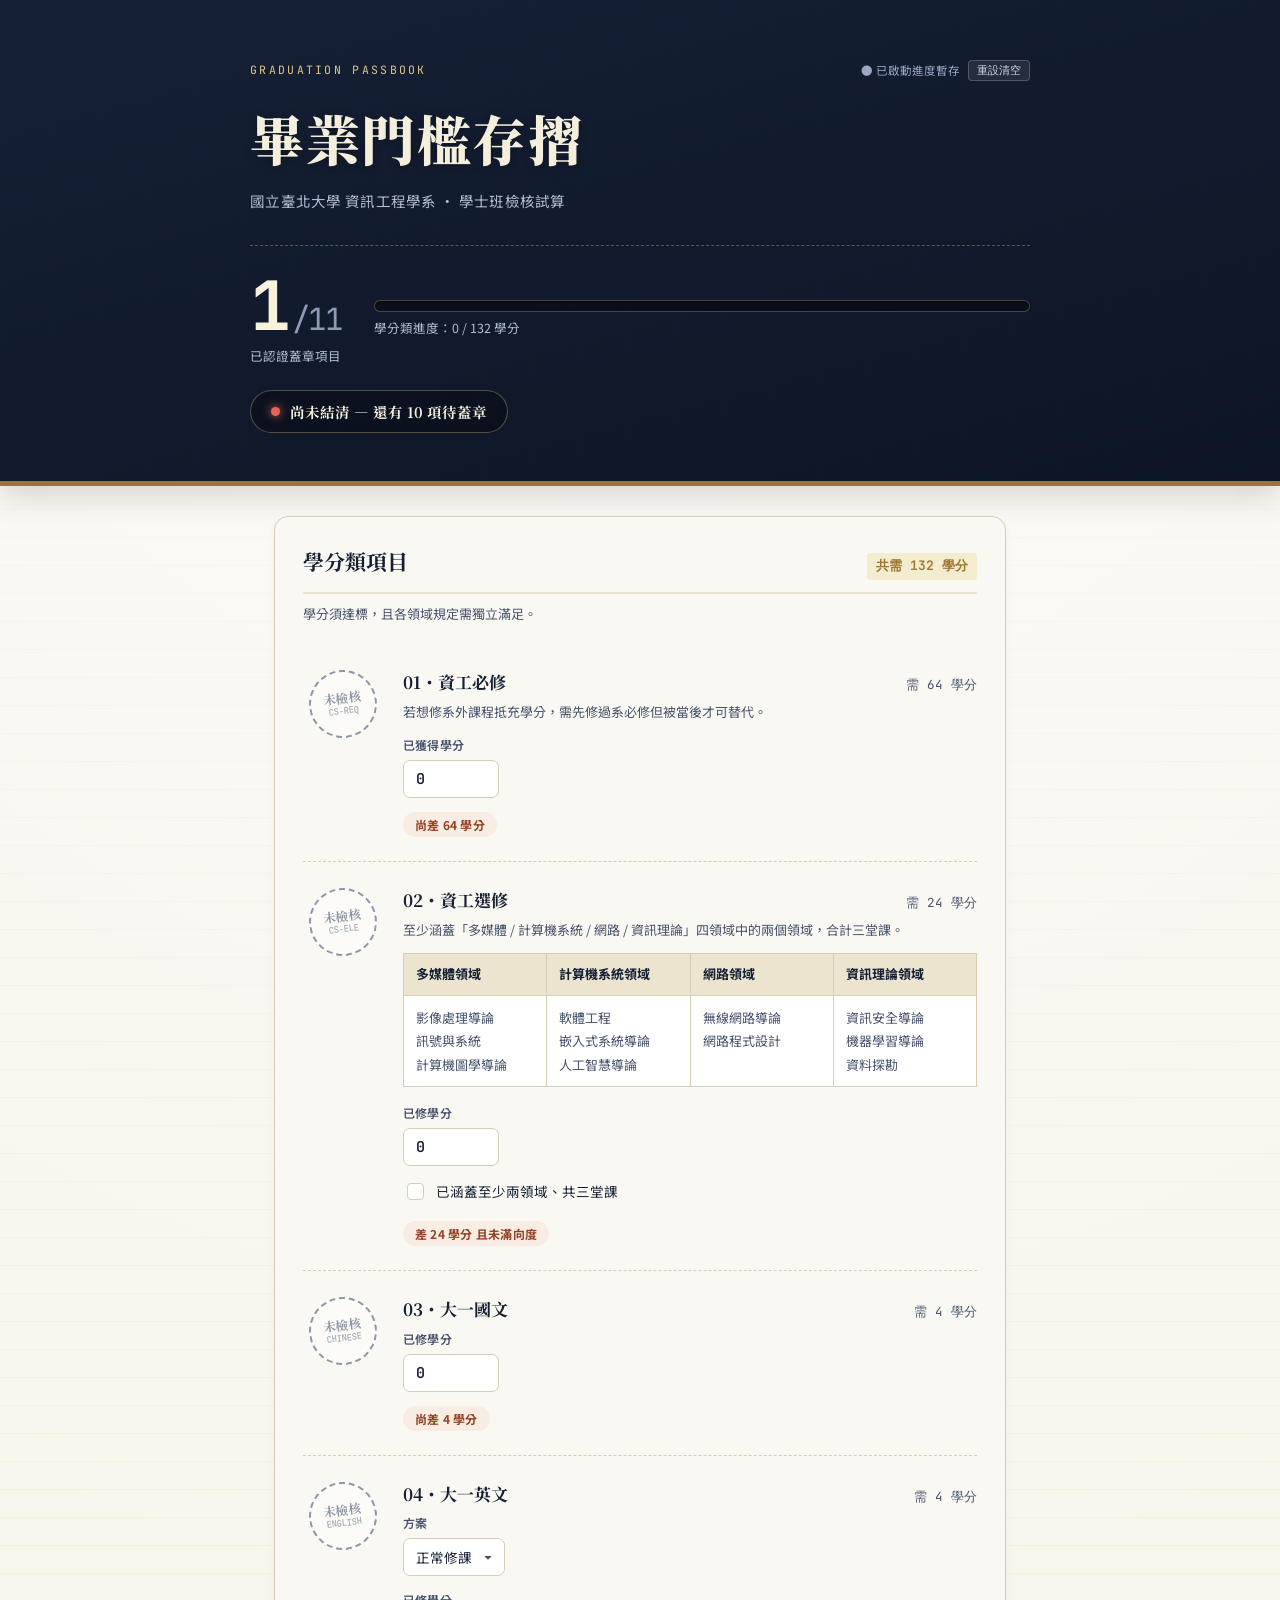
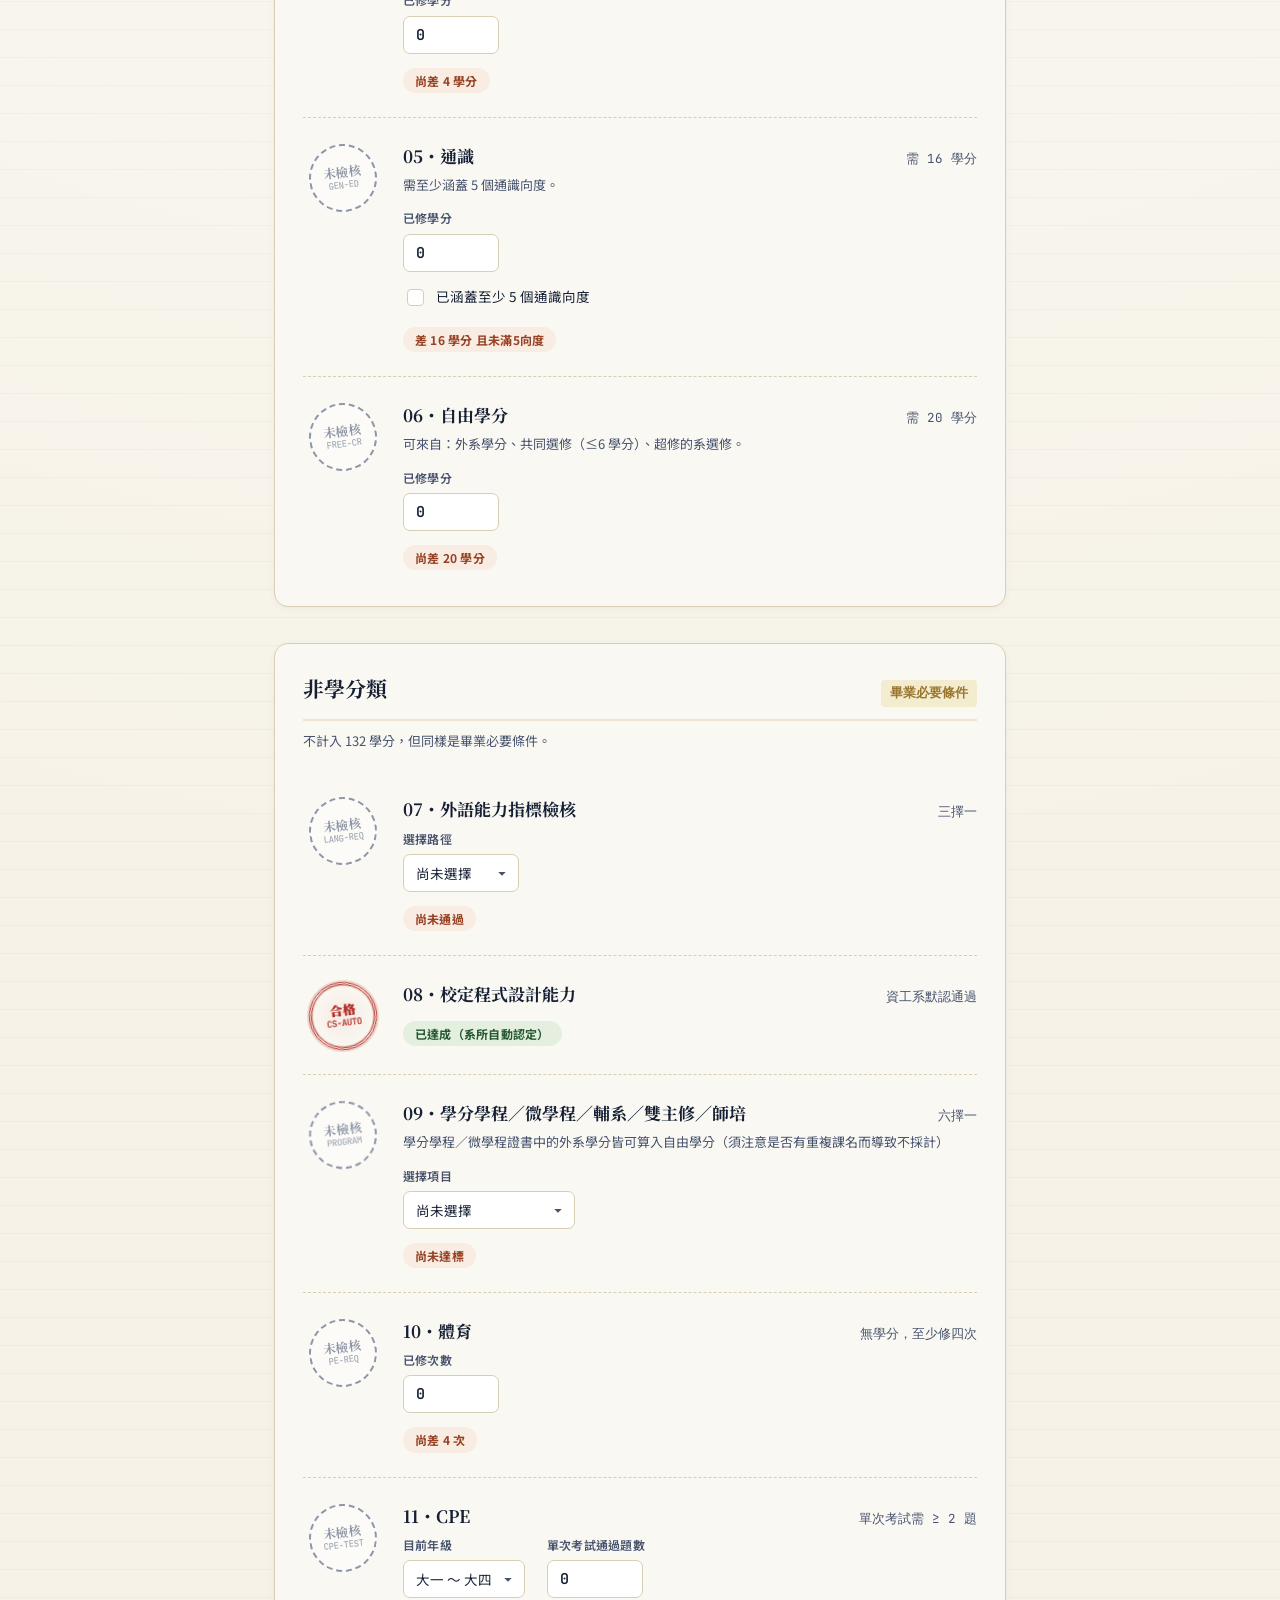
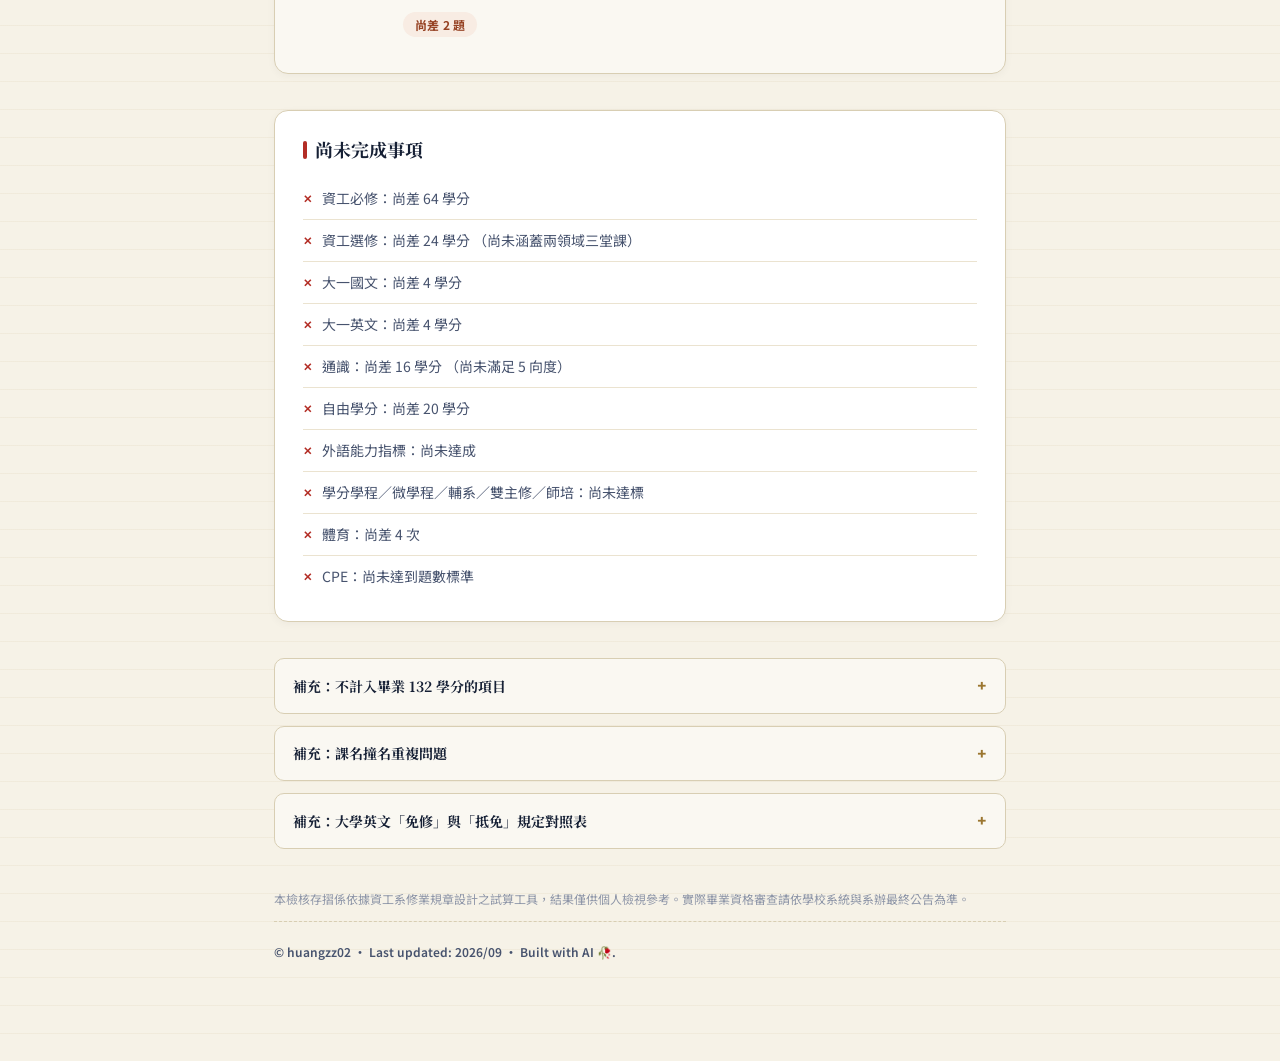
==== commit b68e8b31: "feat: optimize mobile layout and polish passbook v1.1.0" ====
--- a/index.html
+++ b/index.html
@@ -195,13 +195,6 @@
     box-shadow: var(--shadow-sm);
     position: relative;
   }
-  .ledger-group::before {
-    content: "";
-    position: absolute;
-    top: 0; left: 16px; bottom: 0;
-    border-left: 1px dashed rgba(155, 118, 48, 0.2);
-    pointer-events: none;
-  }
 
   .group-title {
     font-family: 'Noto Serif TC', serif;
@@ -355,6 +348,74 @@
   }
 
   @media (max-width: 420px) {
+    .ledger {
+      padding-left: 10px;
+      padding-right: 10px;
+      padding-top: 18px;
+      margin-top: 0;
+    }
+    .ledger-group {
+      padding: 18px 14px 8px;
+      margin-bottom: 18px;
+      border-radius: 12px;
+    }
+    .ledger-group::before {
+      left: 10px;
+    }
+    .group-title {
+      font-size: 19px;
+      padding-bottom: 10px;
+    }
+    .group-note {
+      margin: 8px 0 12px;
+    }
+    .entry {
+      grid-template-columns: 60px minmax(0, 1fr);
+      gap: 10px;
+      padding: 16px 0;
+    }
+    .stamp-slot {
+      padding-top: 0;
+    }
+    .stamp {
+      width: 48px;
+      height: 48px;
+      font-size: 9.7px;
+      border-width: 2px;
+    }
+    .stamp .stamp-sub {
+      font-size: 6.6px;
+    }
+    .gaps {
+      margin: 0 0 20px;
+    }
+    .gaps-card {
+      padding: 16px 14px;
+      border-radius: 12px;
+    }
+    .gaps-card h3 {
+      margin-bottom: 10px;
+      font-size: 17px;
+    }
+    .gaps-list li {
+      padding: 8px 0;
+      font-size: 13px;
+    }
+    .appendix {
+      margin: 0 0 8px;
+    }
+    details.note {
+      margin-bottom: 10px;
+      border-radius: 10px;
+    }
+    details.note summary {
+      padding: 12px 14px;
+      font-size: 13px;
+    }
+    .note-body {
+      padding: 0 14px 14px;
+      font-size: 12.5px;
+    }
     .top-action-bar {
       align-items: center;
       gap: 10px;
@@ -387,6 +448,41 @@
   }
 
   @media (max-width: 360px) {
+    .ledger {
+      padding-left: 8px;
+      padding-right: 8px;
+      padding-top: 14px;
+    }
+    .ledger-group {
+      padding: 16px 12px 8px;
+      margin-bottom: 16px;
+    }
+    .group-title {
+      font-size: 18px;
+      padding-bottom: 8px;
+    }
+    .entry {
+      grid-template-columns: 54px minmax(0, 1fr);
+      gap: 8px;
+      padding: 14px 0;
+    }
+    .stamp {
+      width: 42px;
+      height: 42px;
+      font-size: 8.8px;
+    }
+    .stamp .stamp-sub {
+      font-size: 6px;
+    }
+    .gaps-card {
+      padding: 14px 12px;
+    }
+    details.note summary {
+      padding: 10px 12px;
+    }
+    .note-body {
+      padding: 0 12px 12px;
+    }
     .entry-head {
       column-gap: 8px;
     }
@@ -575,9 +671,10 @@
     border-bottom: 1px solid var(--line-subtle);
     font-size: 14px;
     display: flex;
-    align-items: baseline;
+    align-items: center;
     gap: 10px;
     color: var(--ink-soft);
+    line-height: 1.5;
   }
   .gaps-list li:last-child { border-bottom: none; }
   .gaps-list li:not(.gaps-empty)::before {
@@ -585,6 +682,10 @@
     font-size: 11px;
     color: var(--stamp-red);
     font-weight: 900;
+    line-height: 1;
+    flex-shrink: 0;
+    display: inline-block;
+    transform: translateY(-0.5px);
   }
   .gaps-empty {
     color: var(--ok-text);
@@ -1250,7 +1351,7 @@
   </div>
   <footer>
     <div class="footer-meta">
-      <span>© huangzz02 · Last updated: 2026/08 · Built with AI 🥀.</span>
+      <span>© huangzz02 · Last updated: 2026/09 · Built with AI 🥀.</span>
     </div>
   </footer>
 </div>
@@ -1355,7 +1456,7 @@
   const freeReqCredits = isEnglishExempt ? 24 : 20;
   const okFree = freeCredits >= freeReqCredits;
 
-  $('freeReq').textContent = `需 ${freeReqCredits} 學分${isEnglishExempt ? '（因英文免修而提高為24）' : ''}`;
+  $('freeReq').textContent = `需 ${freeReqCredits} 學分`;
 
   // 各項目蓋章與狀態文字
   setStamp('reqMajor', okMajor, okMajor ? '已達標' : `尚差 ${Math.max(0, 64 - majorRequired)} 學分`);
@@ -1530,4 +1631,4 @@
 </script>
 
 </body>
-</html>
+</html>
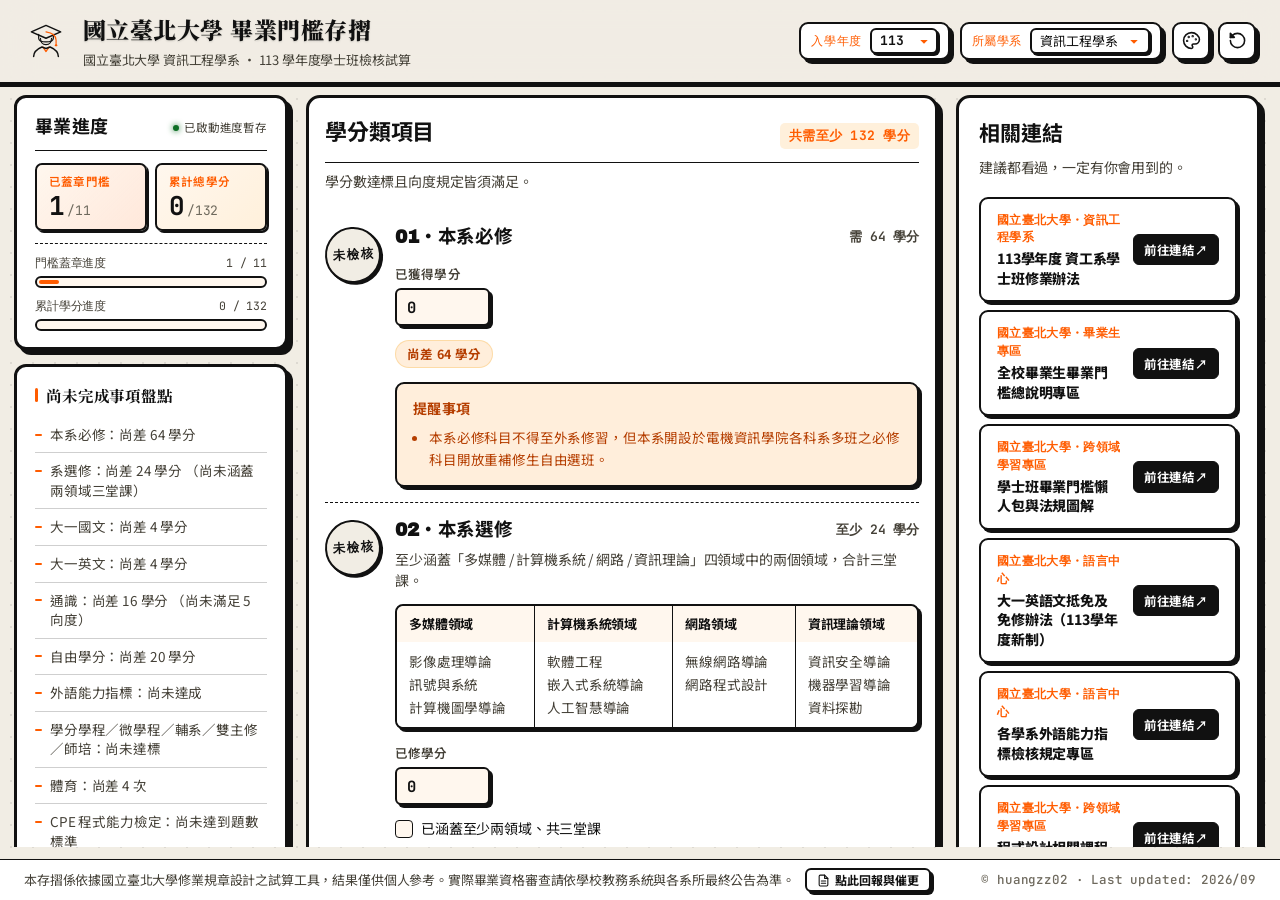
==== commit 9aad9d33: "feat: release v2.0.0 - 核心架構重構、浮動學分池與七大工藝風格" ====
--- a/index.html
+++ b/index.html
@@ -1,1634 +1,795 @@
 <!DOCTYPE html>
-<html lang="zh-Hant">
+<html lang="zh-Hant" data-theme="brutal">
 <head>
-<meta charset="UTF-8">
-<meta name="viewport" content="width=device-width, initial-scale=1.0">
-<title>畢業門檻存摺 · 資訊工程學系</title>
-<link rel="preconnect" href="https://fonts.googleapis.com">
-<link href="https://fonts.googleapis.com/css2?family=JetBrains+Mono:wght@400;600;700&family=Noto+Sans+TC:wght@400;500;600;700&family=Noto+Serif+TC:wght@600;700;900&display=swap" rel="stylesheet">
-<style>
-  :root {
-    --paper: #F6F2E7;
-    --paper-card: #FAF8F2;
-    --paper-deep: #EDE4CF;
-    --line: #D8CEB3;
-    --line-subtle: #EBE3D0;
-    --ink: #162035;
-    --ink-soft: #47536E;
-    --ink-faint: #8E96A8;
-    --stamp-red: #B32D25;
-    --stamp-red-glow: rgba(179, 45, 37, 0.18);
-    --gold: #9B7630;
-    --gold-light: #F4ECCF;
-    --cover-top: #162035;
-    --cover-bottom: #0D1525;
-    --ok-bg: #E4EFE0;
-    --ok-text: #265932;
-    --warn-bg: #F8ECE3;
-    --warn-text: #964223;
-    --shadow-sm: 0 2px 8px rgba(22, 32, 53, 0.04);
-  }
-
-  * { box-sizing: border-box; }
-  html, body { margin: 0; padding: 0; overflow-x: hidden; }
-  body {
-    background-color: var(--paper);
-    background-image: 
-      radial-gradient(circle at 50% 0%, rgba(255,255,255,0.7) 0%, transparent 60%),
-      repeating-linear-gradient(0deg, transparent, transparent 27px, var(--line-subtle) 28px);
-    color: var(--ink);
-    font-family: 'Noto Sans TC', -apple-system, BlinkMacSystemFont, sans-serif;
-    line-height: 1.6;
-    -webkit-font-smoothing: antialiased;
-    padding-bottom: 90px;
-  }
-
-  /* ---------- 頂部存摺封面 ---------- */
-  .cover {
-    background: linear-gradient(165deg, var(--cover-top) 0%, var(--cover-bottom) 100%);
-    color: #F4EEDC;
-    padding: 60px 24px 48px;
-    position: relative;
-    overflow: hidden;
-    border-bottom: 5px solid var(--gold);
-    box-shadow: 0 10px 30px rgba(0,0,0,0.15);
-  }
-  .cover::before {
-    content: "";
-    position: absolute;
-    inset: 0;
-    background-image: 
-      radial-gradient(var(--gold) 0.65px, transparent 0.65px),
-      linear-gradient(to right, rgba(255,255,255,0.03) 1px, transparent 1px);
-    background-size: 24px 24px, 48px 48px;
-    opacity: 0.25;
-    pointer-events: none;
-  }
-  .cover-inner { max-width: 780px; margin: 0 auto; position: relative; }
+  <meta charset="UTF-8">
+  <meta name="viewport" content="width=device-width, initial-scale=1.0">
+  <title>畢業門檻存摺 · 國立臺北大學</title>
+  <link rel="preconnect" href="https://fonts.googleapis.com">
+  <link href="https://fonts.googleapis.com/css2?family=Playfair+Display:ital,wght@0,600;0,800;1,600&family=Archivo+Black&family=Rajdhani:wght@600;700&family=JetBrains+Mono:wght@400;600;700&family=Baloo+2:wght@700;800&family=Noto+Sans+TC:wght@400;500;700;900&family=Noto+Serif+TC:wght@500;700;900&display=swap" rel="stylesheet">
   
-  .top-action-bar {
-    display: flex;
-    justify-content: space-between;
-    align-items: center;
-    margin-bottom: 14px;
-  }
-  .cover-eyebrow {
-    font-family: 'JetBrains Mono', monospace;
-    font-size: 11.5px;
-    letter-spacing: .2em;
-    text-transform: uppercase;
-    color: #DEC687;
-    margin: 0;
-  }
-  .storage-indicator {
-    font-size: 11.5px;
-    color: #9BA6C2;
-    display: flex;
-    align-items: center;
-    gap: 8px;
-  }
-  .btn-reset {
-    background: rgba(255,255,255,0.08);
-    border: 1px solid rgba(255,255,255,0.2);
-    color: #D1D8E6;
-    border-radius: 4px;
-    padding: 2px 8px;
-    font-size: 11px;
-    cursor: pointer;
-    transition: all .2s;
-  }
-  .btn-reset:hover { background: rgba(255,255,255,0.18); color: #fff; }
-
-  .cover-title {
-    font-family: 'Noto Serif TC', serif;
-    font-weight: 900;
-    font-size: clamp(34px, 6.5vw, 54px);
-    margin: 0 0 8px;
-    letter-spacing: .03em;
-    text-shadow: 0 2px 10px rgba(0,0,0,0.3);
-  }
-  .cover-sub {
-    font-size: 14.5px;
-    color: #B2BDD4;
-    margin: 0 0 32px;
-    letter-spacing: .02em;
-  }
-
-  .cover-meter {
-    display: grid;
-    grid-template-columns: auto 1fr;
-    gap: 32px;
-    align-items: center;
-    border-top: 1px dashed rgba(222, 198, 135, 0.35);
-    padding-top: 26px;
-  }
-  .meter-num {
-    font-family: 'JetBrains Mono', monospace;
-    font-size: clamp(44px, 9vw, 68px);
-    font-weight: 700;
-    color: #F8F2DC;
-    line-height: 1;
-    letter-spacing: -0.02em;
-  }
-  .meter-num span { font-size: .45em; color: #8F9BB4; font-weight: 400; margin-left: 2px; }
-  .meter-label { font-size: 12.5px; color: #B2BDD4; margin-top: 6px; }
-
-  .meter-bar {
-    height: 12px;
-    border-radius: 999px;
-    background: rgba(0, 0, 0, 0.4);
-    padding: 2px;
-    box-shadow: inset 0 1px 3px rgba(0,0,0,0.6);
-    border: 1px solid rgba(222, 198, 135, 0.3);
-  }
-  .meter-bar-fill {
-    height: 100%;
-    border-radius: 999px;
-    background: linear-gradient(90deg, #9B7630, #E0C16A, #F5DE93);
-    width: 0%;
-    transition: width .5s cubic-bezier(0.4, 0, 0.2, 1);
-    box-shadow: 0 0 10px rgba(224, 193, 106, 0.4);
-  }
-  
-  .verdict {
-    margin-top: 24px;
-    display: inline-flex;
-    align-items: center;
-    gap: 10px;
-    padding: 9px 20px;
-    border-radius: 999px;
-    font-family: 'Noto Serif TC', serif;
-    font-weight: 700;
-    font-size: 14.5px;
-    border: 1px solid rgba(222, 198, 135, 0.35);
-    background: rgba(0, 0, 0, 0.3);
-    backdrop-filter: blur(4px);
-    transition: all .3s ease;
-  }
-  .verdict .dot {
-    width: 9px;
-    height: 9px;
-    border-radius: 50%;
-    background: #E5645A;
-    box-shadow: 0 0 8px #E5645A;
-    transition: background .3s;
-  }
-  .verdict.pass {
-    border-color: #8FD88F;
-    background: rgba(46, 117, 56, 0.25);
-    color: #E2F5E2;
-  }
-  .verdict.pass .dot { background: #57D357; box-shadow: 0 0 10px #57D357; }
-
-  /* ---------- 主存摺內頁 (Ledger) ---------- */
-  .ledger {
-    max-width: 780px;
-    margin: -10px auto 0;
-    padding: 40px 24px 0;
-  }
-  .ledger-group {
-    background: var(--paper-card);
-    border: 1px solid var(--line);
-    border-radius: 14px;
-    padding: 28px 28px 12px;
-    margin-bottom: 36px;
-    box-shadow: var(--shadow-sm);
-    position: relative;
-  }
-
-  .group-title {
-    font-family: 'Noto Serif TC', serif;
-    font-weight: 700;
-    font-size: 21px;
-    margin: 0 0 4px;
-    display: flex;
-    justify-content: space-between;
-    align-items: baseline;
-    border-bottom: 2px solid var(--paper-deep);
-    padding-bottom: 12px;
-  }
-  .group-title .group-req {
-    font-family: 'JetBrains Mono', monospace;
-    font-size: 13px;
-    color: var(--gold);
-    font-weight: 600;
-    background: var(--gold-light);
-    padding: 3px 9px;
-    border-radius: 4px;
-  }
-  .group-note { font-size: 13px; color: var(--ink-soft); margin: 10px 0 20px; }
-
-  /* ---------- 單條項目 ---------- */
-  .entry {
-    display: grid;
-    grid-template-columns: 80px minmax(0, 1fr);
-    gap: 20px;
-    padding: 24px 0;
-    border-bottom: 1px dashed var(--line);
-    align-items: start;
-    transition: background-color .2s;
-  }
-  .entry:last-child { border-bottom: none; }
-  .entry > div { min-width: 0; }
-
-  /* 實體印章 */
-  .stamp-slot {
-    display: flex;
-    justify-content: center;
-    align-items: center;
-    padding-top: 2px;
-  }
-  .stamp {
-    width: 68px;
-    height: 68px;
-    border-radius: 50%;
-    border: 2px dashed var(--ink-faint);
-    display: flex;
-    flex-direction: column;
-    align-items: center;
-    justify-content: center;
-    text-align: center;
-    font-family: 'Noto Serif TC', serif;
-    font-weight: 700;
-    font-size: 12.5px;
-    color: var(--ink-faint);
-    transform: rotate(-7deg);
-    transition: all .35s cubic-bezier(.34, 1.56, .64, 1);
-    line-height: 1.2;
-    user-select: none;
-    background: rgba(255, 255, 255, 0.4);
-  }
-  .stamp .stamp-sub { font-size: 9px; font-weight: 500; font-family: 'JetBrains Mono', monospace; opacity: 0.8; }
-
-  @keyframes stampDrop {
-    0% { transform: scale(2.2) rotate(15deg); opacity: 0; }
-    60% { transform: scale(0.92) rotate(-9deg); opacity: 1; }
-    80% { transform: scale(1.04) rotate(-7deg); }
-    100% { transform: scale(1) rotate(-7deg); }
-  }
-
-  .stamp.active {
-    animation: stampDrop .4s ease-out forwards;
-    border: 3px double var(--stamp-red);
-    color: var(--stamp-red);
-    background: radial-gradient(circle, rgba(179,45,37,0.06) 0%, transparent 80%);
-    box-shadow: 0 0 0 2px var(--stamp-red-glow), inset 0 0 0 1px rgba(179,45,37,0.25);
-    text-shadow: 0.5px 0 0 var(--stamp-red);
-  }
-
-  .entry-head {
-    display: grid;
-    grid-template-columns: minmax(0, 1fr) auto;
-    align-items: baseline;
-    column-gap: 12px;
-    row-gap: 2px;
-    margin-bottom: 6px;
-  }
-  .entry-head h3 {
-    font-family: 'Noto Serif TC', serif;
-    font-size: 17px;
-    margin: 0;
-    font-weight: 700;
-    color: var(--ink);
-    min-width: 0;
-  }
-  .entry-req {
-    font-family: 'JetBrains Mono', monospace;
-    font-size: 12.5px;
-    color: var(--ink-soft);
-    white-space: nowrap;
-    text-align: right;
-    justify-self: end;
-    align-self: baseline;
-  }
-  .entry-desc {
-    font-size: 13px;
-    color: var(--ink-soft);
-    margin: 0 0 14px;
-    line-height: 1.5;
-  }
-
-  .domain-table {
-    width: 100%;
-    border-collapse: collapse;
-    margin: 14px 0 16px;
-    font-size: 13px;
-    table-layout: fixed;
-  }
-  .domain-table th,
-  .domain-table td {
-    border: 1px solid var(--line);
-    padding: 10px 12px;
-    text-align: left;
-    vertical-align: top;
-  }
-  .domain-table th {
-    background-color: var(--paper-deep);
-    color: var(--ink);
-    font-weight: 700;
-  }
-  .domain-table td {
-    background-color: #fff;
-    color: var(--ink-soft);
-    line-height: 1.8;
-  }
-  .domain-table td span {
-    display: block;
-  }
-
-  @media (max-width: 600px) {
-    .domain-table-wrap {
-      overflow-x: auto;
-      width: 100%;
-      max-width: 100%;
-    }
-    .domain-table {
-      min-width: 620px;
-    }
-  }
-
-  @media (max-width: 420px) {
-    .ledger {
-      padding-left: 10px;
-      padding-right: 10px;
-      padding-top: 18px;
-      margin-top: 0;
-    }
-    .ledger-group {
-      padding: 18px 14px 8px;
-      margin-bottom: 18px;
-      border-radius: 12px;
-    }
-    .ledger-group::before {
-      left: 10px;
-    }
-    .group-title {
-      font-size: 19px;
-      padding-bottom: 10px;
-    }
-    .group-note {
-      margin: 8px 0 12px;
-    }
-    .entry {
-      grid-template-columns: 60px minmax(0, 1fr);
-      gap: 10px;
-      padding: 16px 0;
-    }
-    .stamp-slot {
-      padding-top: 0;
-    }
-    .stamp {
-      width: 48px;
-      height: 48px;
-      font-size: 9.7px;
-      border-width: 2px;
-    }
-    .stamp .stamp-sub {
-      font-size: 6.6px;
-    }
-    .gaps {
-      margin: 0 0 20px;
-    }
-    .gaps-card {
-      padding: 16px 14px;
-      border-radius: 12px;
-    }
-    .gaps-card h3 {
-      margin-bottom: 10px;
-      font-size: 17px;
-    }
-    .gaps-list li {
-      padding: 8px 0;
-      font-size: 13px;
-    }
-    .appendix {
-      margin: 0 0 8px;
-    }
-    details.note {
-      margin-bottom: 10px;
-      border-radius: 10px;
-    }
-    details.note summary {
-      padding: 12px 14px;
-      font-size: 13px;
-    }
-    .note-body {
-      padding: 0 14px 14px;
-      font-size: 12.5px;
-    }
-    .top-action-bar {
-      align-items: center;
-      gap: 10px;
-    }
-    .cover-eyebrow {
-      font-size: 10px;
-      letter-spacing: 0.1em;
-      flex: 1;
-      min-width: 0;
-      white-space: nowrap;
-      overflow: hidden;
-      text-overflow: ellipsis;
-    }
-    .storage-indicator {
-      align-self: flex-end;
-      gap: 6px;
-      white-space: nowrap;
-      font-size: 10.5px;
-    }
-    .storage-indicator span {
-      white-space: nowrap;
-    }
-    .btn-reset {
-      white-space: nowrap;
-      padding: 2px 7px;
-      font-size: 10px;
-      line-height: 1.2;
-      flex-shrink: 0;
-    }
-  }
-
-  @media (max-width: 360px) {
-    .ledger {
-      padding-left: 8px;
-      padding-right: 8px;
-      padding-top: 14px;
-    }
-    .ledger-group {
-      padding: 16px 12px 8px;
-      margin-bottom: 16px;
-    }
-    .group-title {
-      font-size: 18px;
-      padding-bottom: 8px;
-    }
-    .entry {
-      grid-template-columns: 54px minmax(0, 1fr);
-      gap: 8px;
-      padding: 14px 0;
-    }
-    .stamp {
-      width: 42px;
-      height: 42px;
-      font-size: 8.8px;
-    }
-    .stamp .stamp-sub {
-      font-size: 6px;
-    }
-    .gaps-card {
-      padding: 14px 12px;
-    }
-    details.note summary {
-      padding: 10px 12px;
-    }
-    .note-body {
-      padding: 0 12px 12px;
-    }
-    .entry-head {
-      column-gap: 8px;
-    }
-    .entry-head h3 {
-      font-size: 16px;
-    }
-    .entry-req {
-      font-size: 11.5px;
-    }
-    .storage-indicator {
-      gap: 5px;
-      font-size: 10px;
-    }
-    .btn-reset {
-      padding: 2px 6px;
-      font-size: 9.5px;
-    }
-  }
-
-  .entry-controls {
-    display: flex;
-    flex-wrap: wrap;
-    gap: 14px 22px;
-    align-items: center;
-  }
-  .english-controls {
-    flex-direction: column;
-    align-items: flex-start;
-  }
-
-  .field {
-    display: flex;
-    flex-direction: column;
-    gap: 6px;
-  }
-  .field label {
-    font-size: 12px;
-    font-weight: 600;
-    color: var(--ink-soft);
-    letter-spacing: .02em;
-  }
-  .field input[type=number] {
-    font-family: 'JetBrains Mono', monospace;
-    font-size: 15px;
-    font-weight: 600;
-    width: 96px;
-    padding: 8px 12px;
-    border: 1.5px solid var(--line);
-    border-radius: 7px;
-    background: #fff;
-    color: var(--ink);
-    outline: none;
-    transition: border-color .2s, box-shadow .2s;
-  }
-  .field input[type=number]:focus {
-    border-color: var(--gold);
-    box-shadow: 0 0 0 3px rgba(155, 118, 48, 0.15);
-  }
-  .field input[type=number]:disabled {
-    background: var(--paper-deep);
-    color: var(--ink-faint);
-    cursor: not-allowed;
-  }
-
-
-  .field select {
-    font-family: 'Noto Sans TC', sans-serif;
-    font-size: 13.5px;
-    max-width: 100%;
-    padding: 8px 32px 8px 12px;
-    border: 1.5px solid var(--line);
-    border-radius: 7px;
-    background: #fff url("data:image/svg+xml,%3Csvg xmlns='http://www.w3.org/2000/svg' width='12' height='12' fill='%2347536E' viewBox='0 0 16 16'%3E%3Cpath d='M8 11.5l-5-5h10l-5 5z'/%3E%3C/svg%3E") no-repeat calc(100% - 10px) center;
-    color: var(--ink);
-    outline: none;
-    appearance: none;
-    cursor: pointer;
-    transition: border-color .2s, box-shadow .2s;
-  }
-  .field select:focus {
-    border-color: var(--gold);
-    box-shadow: 0 0 0 3px rgba(155, 118, 48, 0.15);
-  }
-  .lang-course-field {
-    width: 100%;
-    min-width: 0;
-  }
-  .lang-course-field select { width: 100%; }
-
-  .checkline {
-    display: inline-flex;
-    align-items: center;
-    gap: 9px;
-    font-size: 13.5px;
-    cursor: pointer;
-    user-select: none;
-    padding: 4px 0;
-    color: var(--ink);
-  }
-  .checkline input[type=checkbox] {
-    appearance: none;
-    width: 17px;
-    height: 17px;
-    border: 1.5px solid var(--line);
-    border-radius: 4px;
-    background: #fff;
-    cursor: pointer;
-    display: inline-grid;
-    place-content: center;
-    transition: all .2s;
-  }
-  .checkline input[type=checkbox]:checked {
-    background-color: var(--stamp-red);
-    border-color: var(--stamp-red);
-  }
-  .checkline input[type=checkbox]::before {
-    content: "";
-    width: 8px;
-    height: 8px;
-    transform: scale(0);
-    transition: 120ms transform ease-in-out;
-    box-shadow: inset 1em 1em #fff;
-    clip-path: polygon(14% 44%, 0 65%, 50% 100%, 100% 16%, 80% 0%, 43% 62%);
-  }
-  .checkline input[type=checkbox]:checked::before { transform: scale(1); }
-
-  .entry-footer {
-    display: flex;
-    justify-content: space-between;
-    align-items: center;
-    margin-top: 14px;
-  }
-  .entry-status {
-    font-size: 12px;
-    font-weight: 700;
-    padding: 3px 12px;
-    border-radius: 999px;
-    display: inline-flex;
-    align-items: center;
-    gap: 5px;
-    letter-spacing: .02em;
-    transition: all .3s ease;
-  }
-  .entry-status.ok { background: var(--ok-bg); color: var(--ok-text); }
-  .entry-status.no { background: var(--warn-bg); color: var(--warn-text); }
-
-  .hint-box {
-    margin-top: 12px;
-    font-size: 12.5px;
-    color: var(--ink-soft);
-    background: var(--gold-light);
-    border-left: 3.5px solid var(--gold);
-    padding: 9px 12px;
-    border-radius: 0 6px 6px 0;
-    line-height: 1.5;
-  }
-
-  /* ---------- 待清項目卡片 ---------- */
-  .gaps { margin: 0 0 36px; padding: 0; }
-  .gaps-card {
-    background: #fff;
-    border: 1px solid var(--line);
-    border-radius: 14px;
-    padding: 24px 28px;
-    box-shadow: var(--shadow-sm);
-  }
-  .gaps-card h3 {
-    font-family: 'Noto Serif TC', serif;
-    margin: 0 0 14px;
-    font-size: 18px;
-    color: var(--ink);
-    display: flex;
-    align-items: center;
-    gap: 8px;
-  }
-  .gaps-card h3::before {
-    content: "";
-    width: 4px;
-    height: 18px;
-    background: var(--stamp-red);
-    border-radius: 2px;
-  }
-  .gaps-list { list-style: none; margin: 0; padding: 0; }
-  .gaps-list li {
-    padding: 10px 0;
-    border-bottom: 1px solid var(--line-subtle);
-    font-size: 14px;
-    display: flex;
-    align-items: center;
-    gap: 10px;
-    color: var(--ink-soft);
-    line-height: 1.5;
-  }
-  .gaps-list li:last-child { border-bottom: none; }
-  .gaps-list li:not(.gaps-empty)::before {
-    content: "✕";
-    font-size: 11px;
-    color: var(--stamp-red);
-    font-weight: 900;
-    line-height: 1;
-    flex-shrink: 0;
-    display: inline-block;
-    transform: translateY(-0.5px);
-  }
-  .gaps-empty {
-    color: var(--ok-text);
-    font-size: 15px;
-    font-weight: 600;
-    padding: 12px 0;
-  }
-
-  /* ---------- 補充說明摺疊面板 ---------- */
-  .appendix { margin: 0; padding: 0; }
-  details.note {
-    border: 1px solid var(--line);
-    border-radius: 10px;
-    background: var(--paper-card);
-    margin-bottom: 12px;
-    transition: background-color .2s;
-  }
-  details.note[open] { background: #fff; }
-  details.note summary {
-    cursor: pointer;
-    padding: 14px 18px;
-    font-weight: 700;
-    font-size: 14px;
-    font-family: 'Noto Serif TC', serif;
-    list-style: none;
-    display: flex;
-    justify-content: space-between;
-    align-items: center;
-  }
-  details.note summary::-webkit-details-marker { display: none; }
-  details.note summary::after {
-    content: "+";
-    font-family: 'JetBrains Mono', monospace;
-    font-size: 16px;
-    color: var(--gold);
-  }
-  details.note[open] summary::after {
-    content: "−";
-  }
-  .note-body {
-    padding: 0 18px 18px;
-    font-size: 13.5px;
-    color: var(--ink-soft);
-    border-top: 1px solid var(--line-subtle);
-    margin-top: 4px;
-    padding-top: 14px;
-  }
-  .note-body ol, .note-body ul { margin: 6px 0; padding-left: 22px; }
-  .note-body li { margin-bottom: 6px; }
-
-  /* 規則比較表樣式 */
-  .rule-table {
-    width: 100%;
-    border-collapse: collapse;
-    margin: 12px 0 16px;
-    font-size: 13px;
-  }
-  .rule-table th, .rule-table td {
-    border: 1px solid var(--line);
-    padding: 9px 12px;
-    text-align: left;
-    vertical-align: top;
-  }
-  .rule-table th {
-    background-color: var(--paper-deep);
-    color: var(--ink);
-    font-weight: 700;
-  }
-  .rule-table td { background-color: #fff; }
-  .rule-sub-title {
-    font-weight: 700;
-    color: var(--ink);
-    margin: 14px 0 6px;
-    display: block;
-  }
-
-  footer {
-    margin: 12px 0 0;
-    padding: 20px 0 0;
-    font-size: 12px;
-    color: var(--ink-faint);
-    border-top: 1px dashed var(--line);
-    line-height: 1.7;
-  }
-  .footer-disclaimer {
-    margin: 40px 0 0;
-    font-size: 12px;
-    color: var(--ink-faint);
-    line-height: 1.7;
-  }
-  .footer-meta {
-    display: flex;
-    flex-wrap: wrap;
-    gap: 6px 20px;
-    margin-bottom: 8px;
-    color: var(--ink-soft);
-    font-weight: 600;
-  }
-  .footer-note {
-    margin: 8px 0 0;
-  }
-</style>
+  <!-- 模組化樣式表 -->
+  <link rel="stylesheet" href="css/base.css">
+  <link rel="stylesheet" href="css/layout.css">
+  <link rel="stylesheet" href="css/passbook.css">
+  <link rel="stylesheet" href="css/ledger.css">
+  <link rel="stylesheet" href="css/inspector.css">
 </head>
-<body>
-
-<div class="cover">
-  <div class="cover-inner">
-    <div class="top-action-bar">
-      <p class="cover-eyebrow">GRADUATION PASSBOOK</p>
-      <div class="storage-indicator">
-        <span>● 已啟動進度暫存</span>
-        <button type="button" class="btn-reset" id="resetBtn" title="清空所有填寫數值">重設清空</button>
+<body class="brutal">
+  <!-- 全域主題背景特效層與切換提示 -->
+  <div class="bgfx" id="bgfx"></div>
+
+  <!-- 頂部全寬學籍與操作列 -->
+  <header class="top-header">
+    <div class="top-header-inner">
+      <div class="brand-section">
+        <div class="brand-emblem" aria-hidden="true">
+          <svg class="brand-logo-svg" width="46" height="46" viewBox="0 0 48 48" fill="none" xmlns="http://www.w3.org/2000/svg">
+            <!-- 學士帽菱形頂盤 (Mortarboard Crown) -->
+            <path d="M24 7L40 14L24 21L8 14Z" stroke="currentColor" stroke-width="1.6" stroke-linejoin="round"/>
+            <!-- 帽身底座 (Cap Band) -->
+            <path d="M16 16.8V21C16 23.5 19.6 25 24 25C28.4 25 32 23.5 32 21V16.8" stroke="currentColor" stroke-width="1.3" stroke-linecap="round"/>
+            <!-- 帽穗與流蘇金珠 (Tassel & Bead) -->
+            <path d="M24 14C30 15 35 18 35 23V27" stroke="var(--gold)" stroke-width="1.3" stroke-linecap="round" stroke-linejoin="round"/>
+            <circle cx="35" cy="28.5" r="1.3" fill="var(--gold)"/>
+            <!-- 人物面部與下顎輪廓 (Face Silhouette) -->
+            <path d="M18 21C18 25.5 20.5 28 24 28C27.5 28 30 25.5 30 21" stroke="currentColor" stroke-width="1.2" stroke-linecap="round"/>
+            <!-- 學位袍 V 領肩巾 (Academic Stole) -->
+            <path d="M20.5 30.5L24 35.5L27.5 30.5" stroke="var(--gold)" stroke-width="1.3" stroke-linecap="round" stroke-linejoin="round"/>
+            <!-- 人物肩膀與學位袍身軀 (Graduate Robe Shoulders) -->
+            <path d="M10.5 41C10.5 35.2 16 32 19.5 30.5L24 32.2L28.5 30.5C32 32 37.5 35.2 37.5 41" stroke="currentColor" stroke-width="1.6" stroke-linecap="round" stroke-linejoin="round"/>
+          </svg>
+        </div>
+        <div class="brand-text-block">
+          <h1 class="brand-title">國立臺北大學 畢業門檻存摺</h1>
+          <p class="brand-sub" id="coverSubTitle">國立臺北大學 資訊工程學系 · 113 學年度學士班檢核試算</p>
+        </div>
+      </div>
+
+      <!-- 學籍設定與控制 -->
+      <div class="profile-controls">
+        <div class="profile-chip">
+          <span class="profile-chip-label">入學年度</span>
+          <select id="entryYear" class="profile-select">
+            <option value="113" selected>113</option>
+          </select>
+        </div>
+
+        <div class="profile-chip">
+          <span class="profile-chip-label">所屬學系</span>
+          <select id="deptSelect" class="profile-select">
+            <!-- 由 js/app.js 動態注入 6 大學院學系階層 -->
+          </select>
+        </div>
+
+        <div class="header-actions">
+          <!-- 風格切換 (調色盤 SVG 與七組風格切換選單) -->
+          <div class="theme-menu-wrap">
+            <button type="button" class="btn-icon" id="themeToggleBtn" title="切換配色風格">
+              <svg width="18" height="18" viewBox="0 0 24 24" fill="none" stroke="currentColor" stroke-width="2" stroke-linecap="round" stroke-linejoin="round">
+                <circle cx="13.5" cy="6.5" r=".5" fill="currentColor"></circle>
+                <circle cx="17.5" cy="10.5" r=".5" fill="currentColor"></circle>
+                <circle cx="8.5" cy="7.5" r=".5" fill="currentColor"></circle>
+                <circle cx="6.5" cy="12.5" r=".5" fill="currentColor"></circle>
+                <path d="M12 2C6.5 2 2 6.5 2 12s4.5 10 10 10c.926 0 1.648-.746 1.648-1.688 0-.437-.18-.835-.437-1.125-.29-.289-.438-.652-.438-1.125a1.64 1.64 0 0 1 1.668-1.668h1.996c3.051 0 5.563-2.512 5.563-5.563C22 6.5 17.5 2 12 2Z"></path>
+              </svg>
+            </button>
+            <div class="theme-dropdown" id="themeDropdown">
+              <button type="button" class="theme-opt" data-theme-val="brutal">
+                <span class="theme-opt-label">粗獷</span>
+                <div class="theme-dots">
+                  <span style="background:#f1ede4"></span>
+                  <span style="background:#ffffff"></span>
+                  <span style="background:#ff5c00"></span>
+                  <span style="background:#ffc700"></span>
+                </div>
+              </button>
+              <button type="button" class="theme-opt" data-theme-val="wabi">
+                <span class="theme-opt-label">侘寂</span>
+                <div class="theme-dots">
+                  <span style="background:#f5f1ea"></span>
+                  <span style="background:#fbf8f3"></span>
+                  <span style="background:#b5432f"></span>
+                  <span style="background:#26231f"></span>
+                </div>
+              </button>
+              <button type="button" class="theme-opt" data-theme-val="glass">
+                <span class="theme-opt-label">磨砂</span>
+                <div class="theme-dots">
+                  <span style="background:#16233b"></span>
+                  <span style="background:#ff6ec7"></span>
+                  <span style="background:#4facfe"></span>
+                  <span style="background:#ffffff"></span>
+                </div>
+              </button>
+              <button type="button" class="theme-opt" data-theme-val="emboss">
+                <span class="theme-opt-label">浮雕</span>
+                <div class="theme-dots">
+                  <span style="background:#e3e8f0"></span>
+                  <span style="background:#c2c9d6"></span>
+                  <span style="background:#6c63ff"></span>
+                  <span style="background:#4a5568"></span>
+                </div>
+              </button>
+              <button type="button" class="theme-opt" data-theme-val="dream">
+                <span class="theme-opt-label">夢核</span>
+                <div class="theme-dots">
+                  <span style="background:#ff9ecf"></span>
+                  <span style="background:#a18cd1"></span>
+                  <span style="background:#ff5fb0"></span>
+                  <span style="background:#ffffff"></span>
+                </div>
+              </button>
+              <button type="button" class="theme-opt" data-theme-val="terminal">
+                <span class="theme-opt-label">終端</span>
+                <div class="theme-dots">
+                  <span style="background:#050a06"></span>
+                  <span style="background:#1d5c33"></span>
+                  <span style="background:#4dff88"></span>
+                  <span style="background:#2f9e58"></span>
+                </div>
+              </button>
+              <button type="button" class="theme-opt" data-theme-val="cyber">
+                <span class="theme-opt-label">賽博</span>
+                <div class="theme-dots">
+                  <span style="background:#06070f"></span>
+                  <span style="background:#0a0e1c"></span>
+                  <span style="background:#00f0ff"></span>
+                  <span style="background:#ff2d78"></span>
+                </div>
+              </button>
+            </div>
+          </div>
+
+          <!-- 重設清空 (重設箭頭 SVG，實心填色箭頭) -->
+          <button type="button" class="btn-icon" id="resetBtn" title="清空所有填寫數值">
+            <svg width="19" height="19" viewBox="0 0 24 24" fill="none" stroke="currentColor" stroke-width="2" stroke-linecap="round" stroke-linejoin="round">
+              <path d="M3 12a9 9 0 1 0 9-9 9.75 9.75 0 0 0-6.74 2.74L3 8"></path>
+              <polygon points="3 3 3 8 8 8" fill="currentColor"></polygon>
+            </svg>
+          </button>
+        </div>
       </div>
     </div>
-    <h1 class="cover-title">畢業門檻存摺</h1>
-    <p class="cover-sub">國立臺北大學 資訊工程學系 · 學士班檢核試算</p>
-    
-    <div class="cover-meter">
-      <div>
-        <div class="meter-num" id="doneCount">0<span>/11</span></div>
-        <div class="meter-label">已認證蓋章項目</div>
-      </div>
-      <div>
-        <div class="meter-bar"><div class="meter-bar-fill" id="meterFill"></div></div>
-        <div class="meter-label" id="creditLabel">學分類進度：0 / 132 學分</div>
-      </div>
-    </div>
-    
-    <div>
-      <div class="verdict" id="verdict">
-        <span class="dot"></span>
-        <span id="verdictText">尚未結清 — 尚有項目待結清</span>
-      </div>
-    </div>
-  </div>
-</div>
-
-<div class="ledger">
-
-  <!-- 學分類 -->
-  <div class="ledger-group">
-    <div class="group-title">
-      <span>學分類項目</span>
-      <span class="group-req">共需 132 學分</span>
-    </div>
-    <p class="group-note">學分須達標，且各領域規定需獨立滿足。</p>
-
-    <!-- 01 系必修 -->
-    <div class="entry">
-      <div class="stamp-slot">
-        <div class="stamp" id="stamp-reqMajor">
-          <span>未檢核</span>
-          <span class="stamp-sub">CS-REQ</span>
-        </div>
-      </div>
-      <div>
-        <div class="entry-head">
-          <h3>01・資工必修</h3>
-          <span class="entry-req">需 64 學分</span>
-        </div>
-        <p class="entry-desc">若想修系外課程抵充學分，需先修過系必修但被當後才可替代。</p>
-        <div class="entry-controls">
-          <div class="field">
-            <label for="majorRequired">已獲得學分</label>
-            <input type="number" id="majorRequired" min="0" max="150" value="0">
-          </div>
-        </div>
-        <div class="entry-footer">
-          <div class="entry-status no" id="status-reqMajor">尚差 64 學分</div>
-        </div>
-      </div>
-    </div>
-
-    <!-- 02 系選修 -->
-    <div class="entry">
-      <div class="stamp-slot">
-        <div class="stamp" id="stamp-elective">
-          <span>未檢核</span>
-          <span class="stamp-sub">CS-ELE</span>
-        </div>
-      </div>
-      <div>
-        <div class="entry-head">
-          <h3>02・資工選修</h3>
-          <span class="entry-req">需 24 學分</span>
-        </div>
-        <p class="entry-desc">至少涵蓋「多媒體 / 計算機系統 / 網路 / 資訊理論」四領域中的兩個領域，合計三堂課。</p>
-        <div class="domain-table-wrap">
-          <table class="domain-table">
-            <thead>
-              <tr>
-                <th scope="col">多媒體領域</th>
-                <th scope="col">計算機系統領域</th>
-                <th scope="col">網路領域</th>
-                <th scope="col">資訊理論領域</th>
-              </tr>
-            </thead>
-            <tbody>
-              <tr>
-                <td><span>影像處理導論</span><span>訊號與系統</span><span>計算機圖學導論</span></td>
-                <td><span>軟體工程</span><span>嵌入式系統導論</span><span>人工智慧導論</span></td>
-                <td><span>無線網路導論</span><span>網路程式設計</span></td>
-                <td><span>資訊安全導論</span><span>機器學習導論</span><span>資料探勘</span></td>
-              </tr>
-            </tbody>
-          </table>
-        </div>
-        <div class="entry-controls">
-          <div class="field">
-            <label for="electiveCredits">已修學分</label>
-            <input type="number" id="electiveCredits" min="0" max="100" value="0">
-          </div>
-        </div>
-        <label class="checkline" style="margin-top: 10px;">
-          <input type="checkbox" id="electiveDomains">
-          <span>已涵蓋至少兩領域、共三堂課</span>
-        </label>
-        <div class="entry-footer">
-          <div class="entry-status no" id="status-elective">尚未達成</div>
-        </div>
-      </div>
-    </div>
-
-    <!-- 03 大一國文 -->
-    <div class="entry">
-      <div class="stamp-slot">
-        <div class="stamp" id="stamp-chinese">
-          <span>未檢核</span>
-          <span class="stamp-sub">CHINESE</span>
-        </div>
-      </div>
-      <div>
-        <div class="entry-head">
-          <h3>03・大一國文</h3>
-          <span class="entry-req">需 4 學分</span>
-        </div>
-        <div class="entry-controls">
-          <div class="field">
-            <label for="chineseCredits">已修學分</label>
-            <input type="number" id="chineseCredits" min="0" max="4" value="0">
-          </div>
-        </div>
-        <div class="entry-footer">
-          <div class="entry-status no" id="status-chinese">尚未達成</div>
-        </div>
-      </div>
-    </div>
-
-    <!-- 04 大一英文 -->
-    <div class="entry">
-      <div class="stamp-slot">
-        <div class="stamp" id="stamp-english">
-          <span>未檢核</span>
-          <span class="stamp-sub">ENGLISH</span>
-        </div>
-      </div>
-      <div>
-        <div class="entry-head">
-          <h3>04・大一英文</h3>
-          <span class="entry-req" id="englishReq">需 4 學分</span>
-        </div>
-        <div class="entry-controls english-controls">
-          <div class="field">
-            <label for="englishStatus">方案</label>
-            <select id="englishStatus">
-              <option value="take">正常修課</option>
-              <option value="exempt">免修</option>
-              <option value="transfer">抵免</option>
-            </select>
-          </div>
-          <div id="englishStatusNote" class="hint-box" style="display:none; margin-top:2px;"></div>
-          <div class="field">
-            <label for="englishCredits">已修學分</label>
-            <input type="number" id="englishCredits" min="0" max="4" value="0">
-          </div>
-        </div>
-        <div class="entry-footer">
-          <div class="entry-status no" id="status-english">尚未達成</div>
-        </div>
-      </div>
-    </div>
-
-    <!-- 05 通識 -->
-    <div class="entry">
-      <div class="stamp-slot">
-        <div class="stamp" id="stamp-genEd">
-          <span>未檢核</span>
-          <span class="stamp-sub">GEN-ED</span>
-        </div>
-      </div>
-      <div>
-        <div class="entry-head">
-          <h3>05・通識</h3>
-          <span class="entry-req">需 16 學分</span>
-        </div>
-        <p class="entry-desc">需至少涵蓋 5 個通識向度。</p>
-        <div class="entry-controls">
-          <div class="field">
-            <label for="genEdCredits">已修學分</label>
-            <input type="number" id="genEdCredits" min="0" max="40" value="0">
-          </div>
-        </div>
-        <label class="checkline" style="margin-top: 10px;">
-          <input type="checkbox" id="genEdDomains">
-          <span>已涵蓋至少 5 個通識向度</span>
-        </label>
-        <div class="entry-footer">
-          <div class="entry-status no" id="status-genEd">尚未達成</div>
-        </div>
-      </div>
-    </div>
-
-    <!-- 06 自由學分 -->
-    <div class="entry">
-      <div class="stamp-slot">
-        <div class="stamp" id="stamp-free">
-          <span>未檢核</span>
-          <span class="stamp-sub">FREE-CR</span>
-        </div>
-      </div>
-      <div>
-        <div class="entry-head">
-          <h3>06・自由學分</h3>
-          <span class="entry-req" id="freeReq">需 20 學分</span>
-        </div>
-        <p class="entry-desc">可來自：外系學分、共同選修（≤6 學分）、超修的系選修。</p>
-        <div class="entry-controls">
-          <div class="field">
-            <label for="freeCredits">已修學分</label>
-            <input type="number" id="freeCredits" min="0" max="100" value="0">
-          </div>
-        </div>
-        <div class="entry-footer">
-          <div class="entry-status no" id="status-free">尚未達成</div>
-        </div>
-      </div>
-    </div>
-  </div>
-
-  <!-- 非學分類 -->
-  <div class="ledger-group">
-    <div class="group-title">
-      <span>非學分類</span>
-      <span class="group-req">畢業必要條件</span>
-    </div>
-    <p class="group-note">不計入 132 學分，但同樣是畢業必要條件。</p>
-
-    <!-- 07 外語能力指標檢核 -->
-    <div class="entry">
-      <div class="stamp-slot">
-        <div class="stamp" id="stamp-lang">
-          <span>未檢核</span>
-          <span class="stamp-sub">LANG-REQ</span>
-        </div>
-      </div>
-      <div>
-        <div class="entry-head">
-          <h3>07・外語能力指標檢核</h3>
-          <span class="entry-req">三擇一</span>
-        </div>
-        <div class="entry-controls">
-          <div class="field">
-            <label for="langPath">選擇路徑</label>
-            <select id="langPath">
-              <option value="none">尚未選擇</option>
-              <option value="course">課程類</option>
-              <option value="english_test">英語檢定類</option>
-              <option value="foreign_test">外語檢定類</option>
-            </select>
-          </div>
-        </div>
-
-        <div id="langCourseBox" style="display:none; margin-top:12px;">
-          <table class="rule-table lang-table">
-            <thead><tr><th>課程類</th><th>修課標準</th></tr></thead>
-            <tbody>
-              <tr><td>語言中心英語選修課程</td><td>進階英文 A-EGP、專業英文 ESP、學術英文 EAP、專業學術英文 ESAP，共 4 學分。</td></tr>
-              <tr><td>非英語外語課程</td><td>需修習同語言（三）（四），共 4 學分。</td></tr>
-            </tbody>
-          </table>
-          <label class="checkline" style="margin-top:8px;">
-            <input type="checkbox" id="langCourseDone">
-            <span>已修畢上述課程</span>
-          </label>
-        </div>
-
-        <div id="langEnglishBox" style="display:none; margin-top:12px;">
-          <table class="rule-table lang-table">
-            <thead><tr><th>檢定項目</th><th>通過標準</th></tr></thead>
-            <tbody>
-              <tr><td>全民英檢 GEPT</td><td>中高級初試。</td></tr>
-              <tr><td>多益測驗 TOEIC</td><td>聽讀總分 600 分（含）以上／口說 120 分（含）以上／寫作 120 分（含）以上，任一項即可。</td></tr>
-              <tr><td>紙筆托福 ITP</td><td>480 分（含）以上。</td></tr>
-              <tr><td>網路托福 iBT</td><td>50 分（含）以上。</td></tr>
-              <tr><td>國際英語測驗 IELTS</td><td>4.5 級（含）以上。</td></tr>
-              <tr><td>培力英檢 BESTEP</td><td>口說／寫作任一項 230 分（含）以上，或聽及讀兩項各 70 分（含）以上。</td></tr>
-              <tr><td>劍橋大學英語能力測驗</td><td>Cambridge Main Suite: PET（Preliminary English Test）（含）以上。</td></tr>
-              <tr><td>劍橋領思 Linguaskill</td><td>口說／寫作任一項 140 分（含）以上，或聽及讀兩項各 140 分（含）以上。</td></tr>
-            </tbody>
-          </table>
-          <label class="checkline" style="margin-top:8px;">
-            <input type="checkbox" id="langEnglishDone">
-            <span>已達成上述標準</span>
-          </label>
-        </div>
-
-        <div id="langForeignBox" style="display:none; margin-top:12px;">
-          <table class="rule-table lang-table">
-            <thead><tr><th>語言／檢定</th><th>通過標準</th></tr></thead>
-            <tbody>
-              <tr><td>德語｜歌德學院德語文檢定（GOETHE-ZERTIFIKAT）</td><td>B1（含）以上。</td></tr>
-              <tr><td>日語｜日本語能力試驗（JLPT）</td><td>N3（含）以上。</td></tr>
-              <tr><td>韓語｜韓國語文能力測驗（TOPIK）</td><td>3 級（含）以上。</td></tr>
-              <tr><td>法語｜法語鑑定文憑測驗（DELF）</td><td>B1（含）以上。</td></tr>
-              <tr><td>西語｜西班牙語檢定考試（DELE）</td><td>B1（含）以上。</td></tr>
-              <tr><td>越語｜國際越南語認證（iVPT）</td><td>B 級中級 240–319 分（含）以上。</td></tr>
-            </tbody>
-          </table>
-          <label class="checkline" style="margin-top:8px;">
-            <input type="checkbox" id="langForeignDone">
-            <span>已達成上述標準</span>
-          </label>
-        </div>
-
-        <div class="entry-footer">
-          <div class="entry-status no" id="status-lang">尚未達成</div>
-        </div>
-      </div>
-    </div>
-
-    <!-- 08 校定程式設計能力 -->
-    <div class="entry">
-      <div class="stamp-slot">
-        <div class="stamp active" id="stamp-programming">
-          <span>合格</span>
-          <span class="stamp-sub">CS-AUTO</span>
-        </div>
-      </div>
-      <div>
-        <div class="entry-head">
-          <h3>08・校定程式設計能力</h3>
-          <span class="entry-req">資工系默認通過</span>
-        </div>
-        <div class="entry-footer">
-          <div class="entry-status ok">已達成（系所自動認定）</div>
-        </div>
-      </div>
-    </div>
-
-    <!-- 09 學分學程／微學程／輔系／雙主修／師培 -->
-    <div class="entry">
-      <div class="stamp-slot">
-        <div class="stamp" id="stamp-program">
-          <span>未檢核</span>
-          <span class="stamp-sub">PROGRAM</span>
-        </div>
-      </div>
-      <div>
-        <div class="entry-head">
-          <h3>09・學分學程／微學程／輔系／雙主修／師培</h3>
-          <span class="entry-req">六擇一</span>
-        </div>
-        <p class="entry-desc">學分學程／微學程證書中的外系學分皆可算入自由學分（須注意是否有重複課名而導致不採計）</p>
-        <div class="entry-controls">
-          <div class="field">
-            <label for="programChoice">選擇項目</label>
-            <select id="programChoice">
-              <option value="none">尚未選擇</option>
-              <option value="credit_program">學分學程 ≥ 15</option>
-              <option value="micro_cross">跨領域微學程 ≥ 8</option>
-              <option value="micro_single">單一領域微學程 ≥ 8</option>
-              <option value="minor">輔系 ≥ 20</option>
-              <option value="double_major">雙主修  ≥ 40</option>
-              <option value="teacher_prep">師培課程</option>
-            </select>
-          </div>
-          <div class="field" id="programCreditsField">
-            <label for="programCredits">已計入學分</label>
-            <input type="number" id="programCredits" min="0" max="80" value="0">
-          </div>
-        </div>
-        <div id="programSingleWarn" class="hint-box" style="display:none;">
-          單一領域微學程限「非本系」學生修讀，資工系學生不得修讀資工系自己開的「程式設計學士微學程」，但可修其他系所的單一領域微學程。
-        </div>
-        <div id="programCertificateBox" style="display:none; margin-top:10px;">
-          <label class="checkline">
-            <input type="checkbox" id="programCertificateDone">
-            <span id="programCompletionLabel">已申請並獲得證書</span>
-          </label>
-        </div>
-        <div class="entry-footer">
-          <div class="entry-status no" id="status-program">尚未達成</div>
-        </div>
-      </div>
-    </div>
-
-    <!-- 10 體育 -->
-    <div class="entry">
-      <div class="stamp-slot">
-        <div class="stamp" id="stamp-pe">
-          <span>未檢核</span>
-          <span class="stamp-sub">PE-REQ</span>
-        </div>
-      </div>
-      <div>
-        <div class="entry-head">
-          <h3>10・體育</h3>
-          <span class="entry-req">無學分，至少修四次</span>
-        </div>
-        <div class="entry-controls">
-          <div class="field">
-            <label for="peTimes">已修次數</label>
-            <input type="number" id="peTimes" min="0" max="10" value="0">
-          </div>
-        </div>
-        <div class="entry-footer">
-          <div class="entry-status no" id="status-pe">尚差 4 次</div>
-        </div>
-      </div>
-    </div>
-
-    <!-- 11 CPE -->
-    <div class="entry">
-      <div class="stamp-slot">
-        <div class="stamp" id="stamp-cpe">
-          <span>未檢核</span>
-          <span class="stamp-sub">CPE-TEST</span>
-        </div>
-      </div>
-      <div>
-        <div class="entry-head">
-          <h3>11・CPE</h3>
-          <span class="entry-req" id="cpeReq">依年級而定</span>
-        </div>
-        <div class="entry-controls">
-          <div class="field">
-            <label for="cpeGrade">目前年級</label>
-            <select id="cpeGrade">
-              <option value="low">大一 ～ 大四</option>
-              <option value="g5">大五</option>
-              <option value="g6">大六</option>
-            </select>
-          </div>
-          <div class="field">
-            <label id="cpeInputLabel" for="cpeScore">單次考試通過題數</label>
-            <input type="number" id="cpeScore" min="0" max="7" value="0">
-          </div>
-        </div>
-        <div class="entry-footer">
-          <div class="entry-status no" id="status-cpe">尚未達成</div>
-        </div>
-      </div>
-    </div>
-  </div>
-
-  <!-- 缺漏盤點卡片 -->
-  <div class="gaps">
-    <div class="gaps-card">
-      <h3>尚未完成事項</h3>
-      <ul class="gaps-list" id="gapsList"></ul>
-    </div>
-  </div>
-
-  <!-- 補充條款與法規 -->
-  <div class="appendix">
-    <details class="note">
-      <summary>補充：不計入畢業 132 學分的項目</summary>
-      <div class="note-body">
-        <ol>
-          <li>超修通識</li>
-          <li>超修體育</li>
-          <li>軍訓課</li>
-          <li>上下學年的課未通過</li>
-          <li>重複課名（詳見下方「課名撞名重複問題」）</li>
-          <li>共同選修超過 6 學分的部分</li>
-          <li>輔系及雙主修學分</li>
-        </ol>
-      </div>
-    </details>
-
-    <details class="note">
-      <summary>補充：課名撞名重複問題</summary>
-      <div class="note-body">
-        <p><strong>本系必修與外系必選修撞名：</strong></p>
-        <ul>
-          <li>僅修本系必修：採計為「資工必修」。</li>
-          <li>僅修外系同名課：若本系未曾修習，不可抵充；若本系必修被當，經核准得採計為「資工必修」。</li>
-          <li>兩者皆修：採計本系必修學分為「資工必修」，外系課程不予採計。</li>
-        </ul>
-        <p><strong>本系選修與外系課程撞名：</strong></p>
-        <ul>
-          <li>僅修本系選修：採計為「資工選修」。</li>
-          <li>僅修外系同名課：採計為「自由學分」。</li>
-          <li>兩者皆修：採計本系選修為「資工選修」，外系同名課程不重複採計。</li>
-        </ul>
-      </div>
-    </details>
-
-    <details class="note">
-      <summary>補充：大學英文「免修」與「抵免」規定對照表</summary>
-      <div class="note-body">
-        <table class="rule-table">
-          <thead>
-            <tr>
-              <th style="width:16%;">類別</th>
-              <th style="width:24%;">核心說明</th>
-              <th style="width:20%;">學分採計</th>
-              <th style="width:20%;">自由學分門檻</th>
-              <th style="width:20%;">申請方式與期限</th>
-            </tr>
-          </thead>
-          <tbody>
-            <tr>
-              <td><strong>一般修課</strong></td>
-              <td>正常修讀必修課程</td>
-              <td>獲得 4 學分</td>
-              <td>維持 20 學分</td>
-              <td>依常態選課時程修畢</td>
-            </tr>
-            <tr>
-              <td><strong>免修</strong></td>
-              <td>不需修讀大學英文課程</td>
-              <td><strong>未獲得學分</strong></td>
-              <td><strong>需補修 4 學分<br>（門檻升至 24）</strong></td>
-              <td>限入學當年度指定期間內：至系所核章後向語言中心申請，或新生分班測驗達標免申請</td>
-            </tr>
-            <tr>
-              <td><strong>抵免</strong></td>
-              <td>不需修讀大學英文課程</td>
-              <td><strong>直接獲得 4 學分</strong></td>
-              <td>維持 20 學分</td>
-              <td>限入學當年度指定期間內：持證明直接向語言中心申請，或新生分班測驗達標免申請</td>
-            </tr>
-          </tbody>
-        </table>
-
-        <span class="rule-sub-title">【免修標準（符合其一）】</span>
-        <ul>
-          <li>全民英語能力分級檢定測驗 (GEPT) 中高級初試</li>
-          <li>多益測驗 (TOEIC) 650 分（含）以上</li>
-          <li>紙筆托福測驗 (ITP) 490 分（含）以上</li>
-          <li>網路托福測驗 (IBT) 70 分（含）以上</li>
-          <li>國際英語測驗 (IELTS) 5.5 級（含）以上</li>
-        </ul>
-
-        <span class="rule-sub-title">【抵免標準（符合其一）】</span>
-        <ul>
-          <li>全民英語能力分級檢定測驗 (GEPT) 中高級初複試（含）以上</li>
-          <li>多益測驗 (TOEIC) 785 分（含）以上</li>
-          <li>紙筆托福測驗 (ITP) 550 分（含）以上</li>
-          <li>網路托福測驗 (IBT) 87 分（含）以上</li>
-          <li>國際英語測驗 (IELTS) 6 級（含）以上</li>
-          <li>大學「指定科目考試」英文 90 分（含）以上</li>
-          <li>以英語為母語之外籍生</li>
-          <li>在他校已修習課程名稱相同或內容相近之課程</li>
-        </ul>
-      </div>
-    </details>
-  </div>
-
-  <div class="footer-disclaimer">
-    本檢核存摺係依據資工系修業規章設計之試算工具，結果僅供個人檢視參考。實際畢業資格審查請依學校系統與系辦最終公告為準。
-  </div>
-  <footer>
-    <div class="footer-meta">
-      <span>© huangzz02 · Last updated: 2026/09 · Built with AI 🥀.</span>
+  </header>
+
+  <!-- 滿版三欄式工作台主體 -->
+  <main class="workbench" id="workbenchMain">
+
+    <!-- ==================== 左側常駐 HUD 存摺看板 ==================== -->
+    <aside class="hud-column">
+      <!-- 存摺小儀表卡 -->
+      <div class="passbook-hud-card">
+        <div class="hud-header">
+          <h2 class="hud-title">畢業進度</h2>
+          <div class="hud-save-indicator">
+            <span class="save-dot"></span> 已啟動進度暫存
+          </div>
+        </div>
+
+        <!-- 核心雙數據面板 (緊湊排列) -->
+        <div class="hud-stat-grid">
+          <div class="hud-stat-cell">
+            <div class="hud-label">已蓋章門檻</div>
+            <div class="hud-num" id="doneCount">0<span>/11</span></div>
+          </div>
+          <div class="hud-stat-cell">
+            <div class="hud-label">累計總學分</div>
+            <div class="hud-num" id="hudCreditText">0<span>/132</span></div>
+          </div>
+        </div>
+
+        <!-- 雙進度條：蓋章進度條 + 學分進度條 -->
+        <div class="hud-meters">
+          <!-- 門檻進度條 -->
+          <div class="hud-progress-wrap">
+            <div class="hud-bar-label">
+              <span>門檻蓋章進度</span>
+              <span id="stampProgressLabel">0 / 11</span>
+            </div>
+            <div class="hud-bar">
+              <div class="hud-bar-fill stamp-meter-fill" id="stampMeterFill"></div>
+            </div>
+          </div>
+
+          <!-- 學分進度條 -->
+          <div class="hud-progress-wrap">
+            <div class="hud-bar-label">
+              <span>累計學分進度</span>
+              <span id="creditLabel">0 / 132</span>
+            </div>
+            <div class="hud-bar">
+              <div class="hud-bar-fill credit-meter-fill" id="hudMeterFill"></div>
+            </div>
+          </div>
+        </div>
+      </div>
+
+      <!-- 左側即時待辦事項卡捲動區 -->
+      <div class="gaps-scroll-wrap">
+        <div class="gaps-hud-card">
+          <h3 class="gaps-header">尚未完成事項盤點</h3>
+          <ul class="gaps-list" id="gapsList">
+            <!-- 由 calculator.js 即時動態渲染 -->
+          </ul>
+        </div>
+      </div>
+    </aside>
+
+    <!-- ==================== 中央主力檢核清單 ==================== -->
+    <section class="ledger-column">
+
+      <!-- 學分類項目 -->
+      <div class="ledger-group">
+        <div class="group-title">
+          <span>學分類項目</span>
+          <span class="group-req">共需至少 132 學分</span>
+        </div>
+        <p class="group-note">學分數達標且向度規定皆須滿足。</p>
+
+        <!-- 01 系必修 -->
+        <div class="entry" data-rule-id="reqMajor">
+          <div class="stamp-slot">
+            <div class="stamp" id="stamp-reqMajor">
+              <span>未檢核</span>
+            </div>
+          </div>
+          <div>
+            <div class="entry-head">
+              <h3>01・本系必修</h3>
+              <span class="entry-req">需 64 學分</span>
+            </div>
+
+            <div class="entry-controls">
+              <div class="field">
+                <label for="majorRequired">已獲得學分</label>
+                <input type="number" id="majorRequired" min="0" max="150" value="0">
+              </div>
+            </div>
+            <div class="entry-footer">
+              <div class="entry-status no" id="status-reqMajor">尚差 64 學分</div>
+            </div>
+            <div class="entry-pitfalls inspector-pitfalls">
+              <h4 class="entry-pitfalls-title inspector-pitfalls-title">提醒事項</h4>
+              <ul>
+                <li>本系必修科目不得至外系修習，但本系開設於電機資訊學院各科系多班之必修科目開放重補修生自由選班。</li>
+              </ul>
+            </div>
+          </div>
+        </div>
+
+        <!-- 02 系選修 -->
+        <div class="entry" data-rule-id="elective">
+          <div class="stamp-slot">
+            <div class="stamp" id="stamp-elective">
+              <span>未檢核</span>
+            </div>
+          </div>
+          <div>
+            <div class="entry-head">
+              <h3>02・本系選修</h3>
+              <span class="entry-req" id="electiveReq">至少 24 學分</span>
+            </div>
+            <p class="entry-desc">至少涵蓋「多媒體 / 計算機系統 / 網路 / 資訊理論」四領域中的兩個領域，合計三堂課。</p>
+            <div class="domain-table-wrap">
+              <table class="domain-table">
+                <thead>
+                  <tr>
+                    <th scope="col">多媒體領域</th>
+                    <th scope="col">計算機系統領域</th>
+                    <th scope="col">網路領域</th>
+                    <th scope="col">資訊理論領域</th>
+                  </tr>
+                </thead>
+                <tbody>
+                  <tr>
+                    <td><span>影像處理導論</span><span>訊號與系統</span><span>計算機圖學導論</span></td>
+                    <td><span>軟體工程</span><span>嵌入式系統導論</span><span>人工智慧導論</span></td>
+                    <td><span>無線網路導論</span><span>網路程式設計</span></td>
+                    <td><span>資訊安全導論</span><span>機器學習導論</span><span>資料探勘</span></td>
+                  </tr>
+                </tbody>
+              </table>
+            </div>
+            <div class="entry-controls">
+              <div class="field">
+                <label for="electiveCredits">已修學分</label>
+                <input type="number" id="electiveCredits" min="0" max="100" value="0">
+              </div>
+            </div>
+            <label class="checkline">
+              <input type="checkbox" id="electiveDomains">
+              <span>已涵蓋至少兩領域、共三堂課</span>
+            </label>
+            <div class="entry-footer">
+              <div class="entry-status no" id="status-elective">尚未達成</div>
+            </div>
+            <div class="entry-pitfalls inspector-pitfalls">
+              <h4 class="entry-pitfalls-title inspector-pitfalls-title">提醒事項</h4>
+              <ul>
+                <li>修習外系同名／內容相似之本系選修，若本系外系皆修，外系將不採計；若僅修外系，則可採計為「自由學分」。內容相似與否由開課老師認定。</li>
+              </ul>
+            </div>
+          </div>
+        </div>
+
+        <!-- 03 大一國文 -->
+        <div class="entry" data-rule-id="chinese">
+          <div class="stamp-slot">
+            <div class="stamp" id="stamp-chinese">
+              <span>未檢核</span>
+            </div>
+          </div>
+          <div>
+            <div class="entry-head">
+              <h3>03・大一國文</h3>
+              <span class="entry-req">需 4 學分</span>
+            </div>
+            <div class="entry-controls">
+              <div class="field">
+                <label for="chineseCredits">已修學分</label>
+                <input type="number" id="chineseCredits" min="0" max="4" value="0">
+              </div>
+            </div>
+            <div class="entry-footer">
+              <div class="entry-status no" id="status-chinese">尚未達成</div>
+            </div>
+          </div>
+        </div>
+
+        <!-- 04 大一英文 -->
+        <div class="entry" data-rule-id="english">
+          <div class="stamp-slot">
+            <div class="stamp" id="stamp-english">
+              <span>未檢核</span>
+            </div>
+          </div>
+          <div>
+            <div class="entry-head">
+              <h3>04・大一英文</h3>
+              <span class="entry-req" id="englishReq">需 4 學分</span>
+            </div>
+            <div class="entry-controls english-controls">
+              <div class="field">
+                <label for="englishStatus">方案</label>
+                <select id="englishStatus">
+                  <option value="take">正常修課</option>
+                  <option value="exempt">免修</option>
+                  <option value="transfer">抵免</option>
+                </select>
+              </div>
+              <div id="englishStatusNote" class="hint-box" style="display:none; margin-top:2px;"></div>
+              <div class="field">
+                <label for="englishCredits">已修學分</label>
+                <input type="number" id="englishCredits" min="0" max="4" value="0">
+              </div>
+            </div>
+            <div class="entry-footer">
+              <div class="entry-status no" id="status-english">尚未達成</div>
+            </div>
+            <div class="entry-pitfalls inspector-pitfalls english-pitfalls">
+              <h4 class="entry-pitfalls-title inspector-pitfalls-title">提醒事項</h4>
+              <ul>
+                <li>免修／抵免規則請查詢語言中心資訊。</li>
+              </ul>
+            </div>
+          </div>
+        </div>
+
+        <!-- 05 通識 -->
+        <div class="entry" data-rule-id="genEd">
+          <div class="stamp-slot">
+            <div class="stamp" id="stamp-genEd">
+              <span>未檢核</span>
+            </div>
+          </div>
+          <div>
+            <div class="entry-head">
+              <h3>05・通識</h3>
+              <span class="entry-req">需 16 學分</span>
+            </div>
+            <p class="entry-desc">需修滿 16 學分，且須至少涵蓋 5 個向度。</p>
+
+            <div class="entry-controls">
+              <div class="field">
+                <label for="genEdCredits">已修學分</label>
+                <input type="number" id="genEdCredits" min="0" max="40" value="0">
+              </div>
+            </div>
+            <label class="checkline">
+              <input type="checkbox" id="genEdDomains">
+              <span>已涵蓋至少 5 個通識向度</span>
+            </label>
+            <div class="entry-footer">
+              <div class="entry-status no" id="status-genEd">尚未達成</div>
+            </div>
+            <div class="entry-pitfalls inspector-pitfalls">
+              <h4 class="entry-pitfalls-title inspector-pitfalls-title">提醒事項</h4>
+              <ul>
+                <li>超修通識不計入畢業學分。</li>
+              </ul>
+            </div>
+          </div>
+        </div>
+
+        <!-- 06 自由學分 -->
+        <div class="entry" data-rule-id="free">
+          <div class="stamp-slot">
+            <div class="stamp" id="stamp-free">
+              <span>未檢核</span>
+            </div>
+          </div>
+          <div>
+            <div class="entry-head">
+              <h3>06・自由學分</h3>
+              <span class="entry-req" id="freeReq">至多 20 學分</span>
+            </div>
+            <p class="entry-desc">外系學分、共同選修（≤6 學分）等。</p>
+            <div class="entry-controls">
+              <div class="field">
+                <label for="freeCredits">已修學分</label>
+                <input type="number" id="freeCredits" min="0" max="100" value="0">
+              </div>
+            </div>
+            <div class="entry-footer">
+              <div class="entry-status no" id="status-free">尚未達成</div>
+            </div>
+            <div class="entry-pitfalls inspector-pitfalls">
+              <h4 class="entry-pitfalls-title inspector-pitfalls-title">提醒事項</h4>
+              <ul>
+                <li>採計來源：外系各學系開設之必修與選修課程、微學程或學分學程中的外系科目。或是全校性共同選修課程（可至全校課程查詢系統查詢，系所滑到最底下可以看到），採計上限最多不得超過 6 學分。</li>
+                <li>修習外系課程時，若課程名稱與本系必選修相同且已採計本系者，外系課程不予重複採計為自由學分。</li>
+                <li>因至少總共僅需132學分，本系選修修超過24學分越多，自由學分需求會越低。</li>
+                <li>大一英文「免修」者未獲學分，自由學分上限會從 20 提升至 24 學分。</li>
+                <li>修畢輔系或雙主修規定之學分，超過之學分可算為自由學分（算在外系學分）。且放棄輔系或雙主修時，其已修及格之學分經申請核准後始可轉列自由學分。</li>
+              </ul>
+            </div>
+          </div>
+        </div>
+      </div>
+
+      <!-- 非學分類項目 -->
+      <div class="ledger-group">
+        <div class="group-title">
+          <span>非學分類</span>
+          <span class="group-req">畢業必要條件</span>
+        </div>
+        <p class="group-note">不計入 132 學分，但同樣是畢業必要條件。</p>
+
+        <!-- 07 外語能力指標檢核 -->
+        <div class="entry" data-rule-id="lang">
+          <div class="stamp-slot">
+            <div class="stamp" id="stamp-lang">
+              <span>未檢核</span>
+            </div>
+          </div>
+          <div>
+            <div class="entry-head">
+                <h3>07・外語能力指標檢核</h3>
+                <span class="entry-req">三擇一</span>
+            </div>
+            <div class="entry-controls">
+            <div class="field">
+                <label for="langPath">選擇路徑</label>
+                <select id="langPath">
+                <option value="none">尚未選擇</option>
+                <option value="course">課程類</option>
+                <option value="english_test">英語檢定類</option>
+                <option value="foreign_test">外語檢定類</option>
+                </select>
+            </div>
+            </div>
+
+            <!-- 1. 課程類 -->
+            <div id="langCourseBox" style="display:none; margin-top:14px;">
+            <div class="domain-table-wrap">
+                <table class="domain-table lang-table">
+                <thead>
+                    <tr><th scope="col">類別</th><th scope="col">課程項目</th><th scope="col">修課標準</th></tr>
+                </thead>
+                <tbody>
+                    <tr>
+                    <th scope="row" rowspan="2">英語</th>
+                    <td>EMI 專業課程</td>
+                    <td>修習所屬院或系指定之英語授課專業 (EMI) 課程至少 2 門（4 學分以上）（修習院指定課程應加會院核章）。</td>
+                    </tr>
+                    <tr>
+                    <td>語言中心英語課程</td>
+                    <td>修習通過語言中心進階英文（A-EGP）、專業英文（ESP）、學術英文（EAP）、專業學術英文（ESAP）課程（4 學分）。</td>
+                    </tr>
+                    <tr>
+                    <th scope="row">外語</th>
+                    <td>非英語之同語言外語課程</td>
+                    <td>非英語之同語言外語課程 4 學分，且修習課程程度相當於語言中心開設之（三）及（四）。</td>
+                    </tr>
+                </tbody>
+                </table>
+            </div>
+            <label class="checkline">
+                <input type="checkbox" id="langCourseDone">
+                <span>已修畢上述課程</span>
+            </label>
+            </div>
+
+            <!-- 2. 英語檢定類 -->
+            <div id="langEnglishBox" style="display:none; margin-top:14px;">
+            <div class="domain-table-wrap">
+                <table class="domain-table lang-table">
+                <thead>
+                    <tr><th scope="col">檢定項目</th><th scope="col">通過標準（符合任一項）</th></tr>
+                </thead>
+                <tbody>
+                    <tr><th scope="row">全民英語能力分級檢定測驗（GEPT）</th><td>中高級初試。</td></tr>
+                    <tr><th scope="row">多益測驗（TOEIC）</th><td>聽讀總分 600 分（含）以上，或口說 120 分（含）以上，或寫作 120 分（含）以上。</td></tr>
+                    <tr><th scope="row">紙筆托福測驗（ITP）</th><td>480 分（含）以上。</td></tr>
+                    <tr><th scope="row">網路托福測驗（IBT）</th><td>50 分（含）以上。</td></tr>
+                    <tr><th scope="row">國際英語測驗（IELTS）</th><td>4.5 級（含）以上。</td></tr>
+                    <tr><th scope="row">培力英語能力檢定測驗（BESTEP）</th><td>口說／寫作／聽讀二項任一項 230 分（含）以上，或聽及讀兩項各 70 分（含）以上。</td></tr>
+                    <tr><th scope="row">劍橋大學英語能力認證分級測驗<br>(Cambridge Main Suite)</th><td>Preliminary English Test (PET)（含）以上。</td></tr>
+                    <tr><th scope="row">劍橋領思-職場英語<br>(Linguaskill Business)</th><td>口說／寫作二項任一項 140 分（含）以上，或聽及讀兩項各 140 分（含）以上。</td></tr>
+                </tbody>
+                </table>
+            </div>
+            <label class="checkline">
+                <input type="checkbox" id="langEnglishDone">
+                <span>已達成上述標準</span>
+            </label>
+            </div>
+
+            <!-- 3. 外語檢定類 -->
+            <div id="langForeignBox" style="display:none; margin-top:14px;">
+            <div class="domain-table-wrap">
+                <table class="domain-table lang-table">
+                <thead>
+                    <tr><th scope="col">語言／檢定項目</th><th scope="col">通過標準（符合任一項）</th></tr>
+                </thead>
+                <tbody>
+                    <tr><th scope="row">歌德學院德語文測驗（GOETHEZERTIFIKAT）</th><td>B1（含）以上。</td></tr>
+                    <tr><th scope="row">日本語能力試驗（JLPT）</th><td>N3（含）以上。</td></tr>
+                    <tr><th scope="row">韓國語文能力測驗（TOPIK）</th><td>3 級（含）以上。</td></tr>
+                    <tr><th scope="row">法語鑑定文憑（DEL）</th><td>B1（含）以上。</td></tr>
+                    <tr><th scope="row">西班牙語檢定考試（DELE）</th><td>B1（含）以上。</td></tr>
+                    <tr><th scope="row">國際越南語認證（iVPT）</th><td>B 級中級 240–319 分（含）以上。</td></tr>
+                </tbody>
+                </table>
+            </div>
+            <label class="checkline">
+                <input type="checkbox" id="langForeignDone">
+                <span>已達成上述標準</span>
+            </label>
+            </div>
+
+            <div class="entry-footer">
+              <div class="entry-status no" id="status-lang">尚未達成</div>
+            </div>
+            <div class="entry-pitfalls inspector-pitfalls">
+              <h4 class="entry-pitfalls-title inspector-pitfalls-title">提醒事項</h4>
+              <ul>
+                <li>通過外部英檢後，記得至語言中心下載申請書並繳回語言中心登錄。</li>
+              </ul>
+            </div>
+          </div>
+        </div>
+
+        <!-- 08 校定程式設計能力 -->
+        <div class="entry" data-rule-id="programming">
+          <div class="stamp-slot">
+            <div class="stamp active" id="stamp-programming">
+              <span>合格</span>
+            </div>
+          </div>
+          <div>
+            <div class="entry-head">
+              <h3>08・校定程式設計能力</h3>
+              <span class="entry-req">資工系默認通過</span>
+            </div>
+            <div class="entry-footer">
+              <div class="entry-status ok">已達成</div>
+            </div>
+            <div class="entry-pitfalls inspector-pitfalls">
+              <h4 class="entry-pitfalls-title inspector-pitfalls-title">提醒事項</h4>
+              <ul>
+                <li>需修習過校方列出之程式設計相關課程，或考取相關證照並填妥認證申請表。</li>                
+                <li>默認通過是因為校方相關課程內涵蓋資工系必修，修過必修自然通過。</li>
+              </ul>
+            </div>
+          </div>
+        </div>
+
+        <!-- 09 學分學程／微學程／輔系／雙主修／師培 -->
+        <div class="entry" data-rule-id="program">
+          <div class="stamp-slot">
+            <div class="stamp" id="stamp-program">
+              <span>未檢核</span>
+            </div>
+          </div>
+          <div>
+            <div class="entry-head">
+              <h3>09・學分學程／微學程／輔系／雙主修／師培</h3>
+              <span class="entry-req">六擇一</span>
+            </div>
+            <p class="entry-desc">學分學程／微學程證書中的外系學分可算入自由學分。</p>
+            <div class="entry-controls">
+              <div class="field">
+                <label for="programChoice">選擇項目</label>
+                <select id="programChoice">
+                  <option value="none">尚未選擇</option>
+                  <option value="credit_program">學分學程 ≥ 15</option>
+                  <option value="micro_cross">跨領域微學程 ≥ 8</option>
+                  <option value="micro_single">單一領域微學程 ≥ 8</option>
+                  <option value="minor">輔系 ≥ 20</option>
+                  <option value="double_major">雙主修  ≥ 40</option>
+                  <option value="teacher_prep">師培課程</option>
+                </select>
+              </div>
+            </div>
+            <div id="programSingleWarn" class="hint-box" style="display:none;">
+              單一領域微學程限「非本系」學生修讀，資工系學生不得修讀資工系自己開的「程式設計學士微學程」，但可修其他系所的單一領域微學程。
+            </div>
+            <div id="programCertificateBox" style="display:none;">
+              <label class="checkline">
+                <input type="checkbox" id="programCertificateDone">
+                <span id="programCompletionLabel">已申請並獲得證書</span>
+              </label>
+            </div>
+            <div class="entry-footer">
+              <div class="entry-status no" id="status-program">尚未達成</div>
+            </div>
+            <div class="entry-pitfalls inspector-pitfalls">
+              <h4 class="entry-pitfalls-title inspector-pitfalls-title">提醒事項</h4>
+              <ul>
+                <li>修讀「單一領域微學程」時，不可修讀自己學系開設的微學程。</li>
+                <li>學分學程／跨領域微學程／單一領域微學程：自由選擇一種即可，修完所需的課後（可參考學程證書申請系統大致估算哪個證書更容易申請），申請並取得學程證書。（可以先等系上修得差不多時再找缺的外系課程，證書內的課程都會算在畢業學分內，可能包括必修／選修／自由學分）</li>
+              </ul>
+            </div>
+          </div>
+        </div>
+
+        <!-- 10 體育 -->
+        <div class="entry" data-rule-id="pe">
+          <div class="stamp-slot">
+            <div class="stamp" id="stamp-pe">
+              <span>未檢核</span>
+            </div>
+          </div>
+          <div>
+            <div class="entry-head">
+              <h3>10・體育</h3>
+              <span class="entry-req">無學分，至少修四次</span>
+            </div>
+            <div class="entry-controls">
+              <div class="field">
+                <label for="peTimes">已修次數</label>
+                <input type="number" id="peTimes" min="0" max="10" value="0">
+              </div>
+            </div>
+            <div class="entry-footer">
+              <div class="entry-status no" id="status-pe">尚差 4 次</div>
+            </div>
+            <div class="entry-pitfalls inspector-pitfalls">
+              <h4 class="entry-pitfalls-title inspector-pitfalls-title">提醒事項</h4>
+              <ul>
+                <li>超修體育不計入畢業學分。</li>
+              </ul>
+            </div>
+          </div>
+        </div>
+
+        <!-- 11 CPE -->
+        <div class="entry" data-rule-id="cpe">
+          <div class="stamp-slot">
+            <div class="stamp" id="stamp-cpe">
+              <span>未檢核</span>
+            </div>
+          </div>
+          <div>
+            <div class="entry-head">
+              <h3>11・CPE 大學程式能力檢定</h3>
+              <span class="entry-req" id="cpeReq">依年級而定</span>
+            </div>
+            <div class="entry-controls">
+              <div class="field">
+                <label for="cpeGrade">目前年級</label>
+                <select id="cpeGrade">
+                  <option value="low">大一 ～ 大四</option>
+                  <option value="g5">大五</option>
+                  <option value="g6">大六</option>
+                </select>
+              </div>
+              <div class="field">
+                <label id="cpeInputLabel" for="cpeScore">單次考試通過題數</label>
+                <input type="number" id="cpeScore" min="0" max="7" value="0">
+              </div>
+            </div>
+            <div class="entry-footer">
+              <div class="entry-status no" id="status-cpe">尚未達成</div>
+            </div>
+          </div>
+        </div>
+
+      </div>
+
+    </section>
+
+    <!-- ==================== 右側即時規章佐證檢視器 ==================== -->
+    <aside class="inspector-column">
+      <div class="inspector-card" id="inspectorCard">
+        <!-- 由 js/inspector.js 即時連動渲染 -->
+      </div>
+    </aside>
+
+  </main>
+ 
+   <!-- ==================== 學系未維護 / 規章資料待收錄介面 ==================== -->
+   <section class="unmaintained-view" id="unmaintainedView" style="display: none;">
+     <div class="unmaintained-card">
+       <div class="unmaintained-badge">
+         <svg width="16" height="16" viewBox="0 0 24 24" fill="none" stroke="currentColor" stroke-width="2" stroke-linecap="round" stroke-linejoin="round">
+           <circle cx="12" cy="12" r="10"></circle>
+           <line x1="12" y1="8" x2="12" y2="12"></line>
+           <line x1="12" y1="16" x2="12.01" y2="16"></line>
+         </svg>
+         <span>學系規章資料待收錄</span>
+       </div>
+
+       <h2 class="unmaintained-title" id="unmaintainedTitle">113 學年度 · 法律學系</h2>
+
+        <p class="unmaintained-desc">
+          您所選取的學系或入學年度規章資料庫尚未建立。
+        </p>
+
+        <div class="unmaintained-info-box">
+          <div class="unmaintained-info-item">
+            <span class="info-label">目前已開通</span>
+            <span class="info-value">113 學年度 · 資訊工程學系</span>
+          </div>
+          <div class="unmaintained-info-item">
+            <span class="info-label">全校共通項目說明</span>
+            <span class="info-value">大一國文、大一英文、通識、外語能力指標檢核、校定程式設計能力、學分學程／微學程／輔系／雙主修／師培、體育等校級規定全校適用，惟各學系之專業核心必選修科目與學分數等門檻各異。</span>
+          </div>
+        </div>
+
+        <div class="unmaintained-actions">
+          <button type="button" class="btn-primary-action" id="unmaintainedContactBtn">
+            <svg width="18" height="18" viewBox="0 0 24 24" fill="none" stroke="currentColor" stroke-width="2" stroke-linecap="round" stroke-linejoin="round">
+              <path d="M14 2H6a2 2 0 0 0-2 2v16a2 2 0 0 0 2 2h12a2 2 0 0 0 2-2V8z"></path>
+              <polyline points="14 2 14 8 20 8"></polyline>
+              <line x1="16" y1="13" x2="8" y2="13"></line>
+              <line x1="16" y1="17" x2="8" y2="17"></line>
+              <polyline points="10 9 9 9 8 9"></polyline>
+            </svg>
+            <span id="unmaintainedContactBtnText">填寫 Google 表單催更</span>
+          </button>
+        </div>
+     </div>
+   </section>
+
+  <!-- 全站獨立底部聲明與更新資訊 -->
+  <footer class="app-footer">
+    <div class="app-footer-inner">
+      <div class="footer-disclaimer">
+        <span>本存摺係依據國立臺北大學修業規章設計之試算工具，結果僅供個人參考。實際畢業資格審查請依學校教務系統與各系所最終公告為準。</span>
+        <button type="button" class="btn-footer-action" id="footerContactBtn" title="填寫 Google 表單（問題回報與學系催更）">
+          <svg width="13" height="13" viewBox="0 0 24 24" fill="none" stroke="currentColor" stroke-width="2" stroke-linecap="round" stroke-linejoin="round">
+            <path d="M14 2H6a2 2 0 0 0-2 2v16a2 2 0 0 0 2 2h12a2 2 0 0 0 2-2V8z"></path>
+            <polyline points="14 2 14 8 20 8"></polyline>
+            <line x1="16" y1="13" x2="8" y2="13"></line>
+            <line x1="16" y1="17" x2="8" y2="17"></line>
+          </svg>
+          <span>點此回報與催更</span>
+        </button>
+      </div>
+      <div class="footer-meta">
+        © huangzz02 · Last updated: 2026/09
+      </div>
     </div>
   </footer>
-</div>
-
-<script>
-const $ = id => document.getElementById(id);
-
-const STORAGE_KEY = 'CS_GRAD_PASSBOOK_DATA_V3';
-
-function saveState() {
-  const data = {
-    majorRequired: $('majorRequired').value,
-    electiveCredits: $('electiveCredits').value,
-    electiveDomains: $('electiveDomains').checked,
-    chineseCredits: $('chineseCredits').value,
-    englishCredits: $('englishCredits').value,
-    englishStatus: $('englishStatus').value,
-    genEdCredits: $('genEdCredits').value,
-    genEdDomains: $('genEdDomains').checked,
-    freeCredits: $('freeCredits').value,
-    langPath: $('langPath').value,
-    langCourseDone: $('langCourseDone').checked,
-    langEnglishDone: $('langEnglishDone').checked,
-    langForeignDone: $('langForeignDone').checked,
-    programChoice: $('programChoice').value,
-    programCredits: $('programCredits').value,
-    programCertificateDone: $('programCertificateDone').checked,
-    peTimes: $('peTimes').value,
-    cpeGrade: $('cpeGrade').value,
-    cpeScore: $('cpeScore').value
-  };
-  try {
-    localStorage.setItem(STORAGE_KEY, JSON.stringify(data));
-  } catch (e) {}
-}
-
-function loadState() {
-  try {
-    const raw = localStorage.getItem(STORAGE_KEY);
-    if (!raw) return;
-    const data = JSON.parse(raw);
-    if (Object.prototype.hasOwnProperty.call(data, 'teacherPrepDone') &&
-        !Object.prototype.hasOwnProperty.call(data, 'programCertificateDone')) {
-      data.programCertificateDone = data.teacherPrepDone;
-    }
-    if (!Object.prototype.hasOwnProperty.call(data, 'englishCredits') &&
-        (data.englishStatus === 'take' || data.englishStatus === 'transfer')) {
-      data.englishCredits = 4;
-    }
-    for (const key in data) {
-      const el = $(key);
-      if (!el) continue;
-      if (el.type === 'checkbox') el.checked = data[key];
-      else if (key === 'englishStatus') {
-        const legacyStatus = { '0': 'take', '1': 'take', '2': 'transfer', '3': 'exempt', none: 'take' };
-        el.value = legacyStatus[String(data[key])] || data[key];
-      } else el.value = data[key];
-    }
-  } catch (e) {}
-}
-
-function recalc() {
-  // ---- 學分類邏輯 ----
-  const majorRequired = Number($('majorRequired').value) || 0;
-  const electiveCredits = Number($('electiveCredits').value) || 0;
-  const electiveDomains = $('electiveDomains').checked;
-  const chineseCredits = Math.min(Math.max(Number($('chineseCredits').value) || 0, 0), 4);
-  const englishStatus = $('englishStatus').value;
-  const isEnglishDone = englishStatus === 'take';
-  const isEnglishExempt = englishStatus === 'exempt';
-  const isEnglishTransfer = englishStatus === 'transfer';
-  const englishStatusNote = $('englishStatusNote');
-  const englishCredits = isEnglishTransfer ? 4 : isEnglishExempt ? 0 : Math.min(Math.max(Number($('englishCredits').value) || 0, 0), 4);
-  
-  // 英文三途徑判斷
-  const okEnglish = (isEnglishDone && englishCredits >= 4) || isEnglishTransfer || isEnglishExempt;
-
-  const genEdCredits = Number($('genEdCredits').value) || 0;
-  const genEdDomains = $('genEdDomains').checked;
-  const freeCredits = Number($('freeCredits').value) || 0;
-
-  const okMajor = majorRequired >= 64;
-  const okElective = electiveCredits >= 24 && electiveDomains;
-  const okChinese = chineseCredits >= 4;
-  const okGenEd = genEdCredits >= 16 && genEdDomains;
-
-  $('englishCredits').disabled = isEnglishExempt || isEnglishTransfer;
-  if (isEnglishExempt || isEnglishTransfer) $('englishCredits').value = englishCredits;
-  $('englishReq').textContent = isEnglishExempt ? '免修' : isEnglishTransfer ? '已取得 4 學分' : '需 4 學分';
-  if (isEnglishExempt) {
-    englishStatusNote.style.display = 'block';
-    englishStatusNote.textContent = '未獲學分，自由學分門檻升為 24';
-  } else if (isEnglishTransfer) {
-    englishStatusNote.style.display = 'block';
-    englishStatusNote.textContent = '直接獲得 4 學分';
-  } else {
-    englishStatusNote.style.display = 'none';
-    englishStatusNote.textContent = '';
-  }
-
-  // 自由學分門檻：免修者需補4學分，提升為24
-  const freeReqCredits = isEnglishExempt ? 24 : 20;
-  const okFree = freeCredits >= freeReqCredits;
-
-  $('freeReq').textContent = `需 ${freeReqCredits} 學分`;
-
-  // 各項目蓋章與狀態文字
-  setStamp('reqMajor', okMajor, okMajor ? '已達標' : `尚差 ${Math.max(0, 64 - majorRequired)} 學分`);
-  
-  let eleStatus = '已達標';
-  if (!okElective) {
-    if (electiveCredits < 24 && !electiveDomains) eleStatus = `差 ${24 - electiveCredits} 學分 且未滿向度`;
-    else if (electiveCredits < 24) eleStatus = `尚差 ${24 - electiveCredits} 學分`;
-    else eleStatus = '未滿兩領域三門課';
-  }
-  setStamp('elective', okElective, eleStatus);
-  setStamp('chinese', okChinese, okChinese ? '已修畢' : `尚差 ${4 - chineseCredits} 學分`);
-
-  let engStatusText = '尚未達成';
-  if (isEnglishDone) engStatusText = okEnglish ? '已修畢（獲得 4 學分）' : `尚差 ${4 - englishCredits} 學分`;
-  else if (isEnglishTransfer) engStatusText = '已抵免';
-  else if (isEnglishExempt) engStatusText = '已免修';
-  setStamp('english', okEnglish, engStatusText);
-  
-  let genStatus = '已達標';
-  if (!okGenEd) {
-    if (genEdCredits < 16 && !genEdDomains) genStatus = `差 ${16 - genEdCredits} 學分 且未滿5向度`;
-    else if (genEdCredits < 16) genStatus = `尚差 ${16 - genEdCredits} 學分`;
-    else genStatus = '未滿 5 向度';
-  }
-  setStamp('genEd', okGenEd, genStatus);
-  setStamp('free', okFree, okFree ? '已達標' : `尚差 ${Math.max(0, freeReqCredits - freeCredits)} 學分`);
-
-  // 學分累計：總分永遠以 132 為目標
-  const englishEarned = (isEnglishDone || isEnglishTransfer) ? englishCredits : 0;
-  const chineseEarned = chineseCredits;
-  const creditTotal = Math.min(majorRequired, 64) +
-                      Math.min(electiveCredits, 24) +
-                      chineseEarned +
-                      englishEarned +
-                      Math.min(genEdCredits, 16) +
-                      Math.min(freeCredits, freeReqCredits);
-  
-  $('creditLabel').textContent = `學分類進度：${creditTotal} / 132 學分`;
-
-  // ---- 非學分類邏輯 ----
-  const langPath = $('langPath').value;
-  $('langCourseBox').style.display = langPath === 'course' ? 'block' : 'none';
-  $('langEnglishBox').style.display = langPath === 'english_test' ? 'block' : 'none';
-  $('langForeignBox').style.display = langPath === 'foreign_test' ? 'block' : 'none';
-  let okLang = false;
-  if (langPath === 'course') okLang = $('langCourseDone').checked;
-  else if (langPath === 'english_test') okLang = $('langEnglishDone').checked;
-  else if (langPath === 'foreign_test') okLang = $('langForeignDone').checked;
-  setStamp('lang', okLang, okLang ? '已達標' : '尚未通過');
-
-  const programChoice = $('programChoice').value;
-  const isCertificateProgram = ['credit_program', 'micro_cross', 'micro_single', 'teacher_prep'].includes(programChoice);
-  const isCourseCompletionProgram = ['minor', 'double_major'].includes(programChoice);
-  const isCompletionProgram = isCertificateProgram || isCourseCompletionProgram;
-  const isNone = programChoice === 'none';
-  $('programCreditsField').style.display = (isCompletionProgram || isNone) ? 'none' : 'flex';
-  $('programCertificateBox').style.display = isCompletionProgram ? 'block' : 'none';
-  $('programCompletionLabel').textContent = isCourseCompletionProgram ? `已完成${programChoice === 'minor' ? '輔系' : '雙主修'}所有所需課程` : '已申請並獲得證書';
-  $('programSingleWarn').style.display = programChoice === 'micro_single' ? 'block' : 'none';
-
-  let okProgram = false;
-  const programCredits = Number($('programCredits').value) || 0;
-
-  if (isCompletionProgram) {
-    okProgram = $('programCertificateDone').checked;
-  } else if (!isNone) {
-    okProgram = false;
-  }
-  setStamp('program', okProgram, okProgram ? '已達標' : '尚未達標');
-
-  const peTimes = Number($('peTimes').value) || 0;
-  const okPe = peTimes >= 4;
-  setStamp('pe', okPe, okPe ? '已達標' : `尚差 ${Math.max(0, 4 - peTimes)} 次`);
-
-  const cpeGrade = $('cpeGrade').value;
-  $('cpeInputLabel').textContent = cpeGrade === 'low' ? '單次考試通過題數' : '累積通過題數';
-  $('cpeReq').textContent = cpeGrade === 'low' ? '單次考試需 ≥ 2 題' : (cpeGrade === 'g5' ? '累積需 ≥ 2 題' : '累積需 ≥ 1 題');
-  const cpeScore = Number($('cpeScore').value) || 0;
-  const cpeNeed = cpeGrade === 'g6' ? 1 : 2;
-  const okCpe = cpeScore >= cpeNeed;
-  setStamp('cpe', okCpe, okCpe ? '已合格' : `尚差 ${Math.max(0, cpeNeed - cpeScore)} 題`);
-
-  // ---- 總彙整與待結清清單 ----
-  const items = [
-    { ok: okMajor, label: '資工必修：尚差 ' + Math.max(0, 64 - majorRequired) + ' 學分' },
-    { ok: okElective, label: '資工選修：' + (electiveCredits < 24 ? `尚差 ${24 - electiveCredits} 學分 ` : '') + (!electiveDomains ? '（尚未涵蓋兩領域三堂課）' : '') },
-    { ok: okChinese, label: `大一國文：尚差 ${4 - chineseCredits} 學分` },
-    { ok: okEnglish, label: `大一英文：尚差 ${Math.max(0, 4 - englishCredits)} 學分` },
-    { ok: okGenEd, label: '通識：' + (genEdCredits < 16 ? `尚差 ${16 - genEdCredits} 學分 ` : '') + (!genEdDomains ? '（尚未滿足 5 向度）' : '') },
-    { ok: okFree, label: '自由學分：尚差 ' + Math.max(0, freeReqCredits - freeCredits) + ' 學分' },
-    { ok: okLang, label: '外語能力指標：尚未達成' },
-    { ok: true, label: '' },
-    { ok: okProgram, label: '學分學程／微學程／輔系／雙主修／師培：尚未達標' },
-    { ok: okPe, label: '體育：尚差 ' + Math.max(0, 4 - peTimes) + ' 次' },
-    { ok: okCpe, label: 'CPE：尚未達到題數標準' }
-  ];
-
-  const doneCount = items.filter(i => i.ok).length;
-  $('doneCount').innerHTML = `${doneCount}<span>/11</span>`;
-  $('meterFill').style.width = Math.round((creditTotal / 132) * 100) + '%';
-
-  const gapsList = $('gapsList');
-  gapsList.innerHTML = '';
-  const gaps = items.filter(i => !i.ok && i.label);
-  
-  if (gaps.length === 0) {
-    gapsList.innerHTML = '<li class="gaps-empty">🎉 所有項目皆已達成，恭喜達成畢業門檻！</li>';
-  } else {
-    gaps.forEach(g => {
-      const li = document.createElement('li');
-      li.textContent = g.label;
-      gapsList.appendChild(li);
-    });
-  }
-
-  const verdict = $('verdict');
-  const verdictText = $('verdictText');
-  if (doneCount === 11) {
-    verdict.classList.add('pass');
-    verdictText.textContent = '存摺已結清 — 已達成所有畢業門檻！';
-  } else {
-    verdict.classList.remove('pass');
-    verdictText.textContent = `尚未結清 — 還有 ${11 - doneCount} 項待蓋章`;
-  }
-
-  saveState();
-}
-
-function setStamp(key, ok, statusText) {
-  const stamp = $('stamp-' + key);
-  const status = $('status-' + key);
-  if (!stamp) return;
-  
-  if (ok) {
-    stamp.classList.add('active');
-    stamp.querySelector('span').textContent = '合格';
-  } else {
-    stamp.classList.remove('active');
-    stamp.querySelector('span').textContent = '未檢核';
-  }
-  
-  if (status) {
-    status.className = 'entry-status ' + (ok ? 'ok' : 'no');
-    status.textContent = statusText || (ok ? '已達成' : '尚未達成');
-  }
-}
-
-// 監聽重設
-$('resetBtn').addEventListener('click', () => {
-  if (confirm('確定要清空所有填寫進度與數值嗎？')) {
-    localStorage.removeItem(STORAGE_KEY);
-    document.querySelectorAll('input[type=number]').forEach(i => i.value = 0);
-    document.querySelectorAll('input[type=range]').forEach(i => i.value = i.min);
-    document.querySelectorAll('input[type=checkbox]').forEach(i => i.checked = false);
-    document.querySelectorAll('select').forEach(s => s.selectedIndex = 0);
-    recalc();
-  }
-});
-
-$("englishStatus").addEventListener('change', () => {
-  if ($('englishStatus').value === 'take') $('englishCredits').value = 0;
-  recalc();
-});
-
-document.addEventListener('input', recalc);
-document.addEventListener('change', recalc);
-
-// 頁面初始化
-loadState();
-recalc();
-</script>
-
+
+  <!-- 原生 JavaScript 依序載入 (純 Vanilla JS，直接雙擊即可於瀏覽器運行，免建置工具與伺服器) -->
+  <script src="js/data/departments.js"></script>
+  <script src="js/data/rules.js"></script>
+  <script src="js/state.js"></script>
+  <script src="js/calculator.js"></script>
+  <script src="js/inspector.js"></script>
+  <script src="js/app.js"></script>
 </body>
 </html>
--- a/css/base.css
+++ b/css/base.css
@@ -0,0 +1,542 @@
+/* ==========================================================================
+   風格設定 — 7 組深度適配主題色彩與動態系統
+   侘寂 (預設) | 磨砂 | 浮雕 | 粗獷 | 夢核 | 終端 | 賽博
+   ========================================================================== */
+
+/* ============ 侘寂 (Wabi) — 預設主題 ============ */
+:root, [data-theme="wabi"], body.wabi {
+  --bg: #f5f1ea;
+  --surface: #fbf8f3;
+  --surface-2: #efe7db;
+  --surface-3: #e3d9cb;
+  
+  --hairline: #e5ddd0;
+  --hairline-strong: #968a78;
+  --hairline-subtle: rgba(141, 133, 120, 0.25);
+  
+  --ink: #26231f;
+  --ink-soft: #635c52;
+  --ink-faint: #8d8578;
+
+  --acc: #b5432f;
+  --acc2: #8f6b4d;
+  --accent: #b5432f;
+  --accent-soft: rgba(181, 67, 47, 0.12);
+  --accent-blue: #4a676b;
+  --accent-blue-soft: rgba(74, 103, 107, 0.12);
+  
+  --gold: #9e6f3b;
+  --gold-light: rgba(158, 111, 59, 0.12);
+  --gold-glow: rgba(158, 111, 59, 0.22);
+  
+  --stamp-red: #b5432f;
+  --stamp-red-soft: rgba(181, 67, 47, 0.12);
+  --stamp-red-glow: rgba(181, 67, 47, 0.28);
+
+  --ok-bg: #e4eee4;
+  --ok-text: #416847;
+  
+  --warn-bg: #f6ebe1;
+  --warn-text: #8e5831;
+
+  --dot: rgba(141, 133, 120, 0.25);
+
+  --header-bg: rgba(245, 241, 234, 0.92);
+  --header-border: #dcd3c4;
+  --header-shadow: 0 4px 18px rgba(38, 35, 31, 0.06);
+  --bg-grid: rgba(141, 133, 120, 0.05);
+  --bg-ambient: rgba(181, 67, 47, 0.04);
+
+  --shadow-sm: 0 2px 6px rgba(38, 35, 31, 0.04), 0 0 0 1px var(--hairline);
+  --shadow-md: 0 8px 24px rgba(38, 35, 31, 0.06), 0 0 0 1px var(--hairline);
+  --shadow-hover: rgba(181, 67, 47, 0.15);
+
+  --radius: 2px;
+  --fh: 'Noto Serif TC', serif;
+  --fb: 'Noto Serif TC', serif;
+  --ease: cubic-bezier(.19, 1, .22, 1);
+}
+
+/* ============ 浮雕 (Emboss) ============ */
+[data-theme="emboss"], body.emboss {
+  --bg: #e3e8f0;
+  --surface: #e3e8f0;
+  --surface-2: #d9dfea;
+  --surface-3: #cdd5e2;
+  
+  --hairline: rgba(255, 255, 255, 0.7);
+  --hairline-strong: #b4bfd2;
+  --hairline-subtle: rgba(194, 201, 214, 0.5);
+  
+  --ink: #333d4e;
+  --ink-soft: #637188;
+  --ink-faint: #8b95a7;
+
+  --acc: #6c63ff;
+  --acc2: #928bf9;
+  --accent: #6c63ff;
+  --accent-soft: rgba(108, 99, 255, 0.15);
+  --accent-blue: #5578d8;
+  --accent-blue-soft: rgba(85, 120, 216, 0.12);
+  
+  --gold: #8367d8;
+  --gold-light: rgba(131, 103, 216, 0.14);
+  --gold-glow: rgba(131, 103, 216, 0.28);
+  
+  --stamp-red: #d86884;
+  --stamp-red-soft: rgba(216, 104, 132, 0.14);
+  --stamp-red-glow: rgba(216, 104, 132, 0.28);
+
+  --ok-bg: #d2e8dd;
+  --ok-text: #2f7e5b;
+  
+  --warn-bg: #f2e3d3;
+  --warn-text: #a06330;
+
+  --dot: rgba(139, 149, 167, 0.3);
+
+  --header-bg: rgba(227, 232, 240, 0.88);
+  --header-border: rgba(255, 255, 255, 0.8);
+  --header-shadow: 0 8px 24px -6px rgba(184, 192, 207, 0.6);
+  --bg-grid: rgba(108, 99, 255, 0.035);
+  --bg-ambient: rgba(255, 255, 255, 0.6);
+
+  --shadow-sm: 5px 5px 12px #c2c9d6, -5px -5px 12px #ffffff;
+  --shadow-md: 9px 9px 20px #c2c9d6, -9px -9px 20px #ffffff;
+  --shadow-hover: rgba(108, 99, 255, 0.2);
+
+  --radius: 20px;
+  --fh: 'Noto Sans TC', sans-serif;
+  --fb: 'Noto Sans TC', sans-serif;
+  --ease: cubic-bezier(.34, 1.56, .64, 1);
+}
+
+/* ============ 賽博 (Cyber) ============ */
+[data-theme="cyber"], body.cyber {
+  --bg: #06070f;
+  --surface: #0a0e1c;
+  --surface-2: #0f162c;
+  --surface-3: #162242;
+  
+  --hairline: #12304a;
+  --hairline-strong: #00f0ff;
+  --hairline-subtle: rgba(0, 240, 255, 0.15);
+  
+  --ink: #e6f7ff;
+  --ink-soft: #85a8c2;
+  --ink-faint: #5f7d95;
+
+  --acc: #00f0ff;
+  --acc2: #ff2d78;
+  --accent: #00f0ff;
+  --accent-soft: rgba(0, 240, 255, 0.16);
+  --accent-blue: #00f0ff;
+  --accent-blue-soft: rgba(0, 240, 255, 0.14);
+  
+  --gold: #ffd000;
+  --gold-light: rgba(255, 208, 0, 0.16);
+  --gold-glow: rgba(255, 208, 0, 0.4);
+  
+  --stamp-red: #ff2d78;
+  --stamp-red-soft: rgba(255, 45, 120, 0.2);
+  --stamp-red-glow: rgba(255, 45, 120, 0.5);
+
+  --ok-bg: rgba(0, 240, 255, 0.15);
+  --ok-text: #00f0ff;
+  
+  --warn-bg: rgba(255, 45, 120, 0.15);
+  --warn-text: #ff5f9e;
+
+  --dot: rgba(0, 240, 255, 0.2);
+
+  --header-bg: rgba(6, 7, 15, 0.88);
+  --header-border: #12304a;
+  --header-shadow: 0 4px 26px rgba(0, 240, 255, 0.15);
+  --bg-grid: rgba(0, 240, 255, 0.05);
+  --bg-ambient: rgba(0, 240, 255, 0.08);
+
+  --shadow-sm: 0 0 10px rgba(0, 240, 255, 0.12), 0 0 0 1px var(--hairline);
+  --shadow-md: 0 0 24px rgba(0, 240, 255, 0.22), 0 0 0 1px var(--hairline);
+  --shadow-hover: rgba(0, 240, 255, 0.4);
+
+  --radius: 0px;
+  --fh: 'Rajdhani', 'Noto Sans TC', sans-serif;
+  --fb: 'Rajdhani', 'Noto Sans TC', sans-serif;
+  --ease: cubic-bezier(.22, 1, .36, 1);
+}
+
+/* ============ 磨砂 (Glass) ============ */
+[data-theme="glass"], body.glass {
+  --bg: #16233b;
+  --surface: rgba(255, 255, 255, 0.08);
+  --surface-2: rgba(255, 255, 255, 0.13);
+  --surface-3: rgba(255, 255, 255, 0.19);
+  
+  --hairline: rgba(255, 255, 255, 0.18);
+  --hairline-strong: rgba(255, 255, 255, 0.35);
+  --hairline-subtle: rgba(255, 255, 255, 0.1);
+  
+  --ink: #ffffff;
+  --ink-soft: rgba(255, 255, 255, 0.72);
+  --ink-faint: rgba(255, 255, 255, 0.48);
+
+  --acc: #9ad8ff;
+  --acc2: #ff85d0;
+  --accent: #9ad8ff;
+  --accent-soft: rgba(154, 216, 255, 0.18);
+  --accent-blue: #9ad8ff;
+  --accent-blue-soft: rgba(154, 216, 255, 0.15);
+  
+  --gold: #ffe082;
+  --gold-light: rgba(255, 224, 130, 0.18);
+  --gold-glow: rgba(255, 224, 130, 0.35);
+  
+  --stamp-red: #ff8ca3;
+  --stamp-red-soft: rgba(255, 140, 163, 0.2);
+  --stamp-red-glow: rgba(255, 140, 163, 0.4);
+
+  --ok-bg: rgba(120, 230, 180, 0.18);
+  --ok-text: #8ae4be;
+  
+  --warn-bg: rgba(255, 224, 130, 0.18);
+  --warn-text: #ffe082;
+
+  --dot: rgba(255, 255, 255, 0.15);
+
+  --header-bg: rgba(22, 35, 59, 0.65);
+  --header-border: rgba(255, 255, 255, 0.2);
+  --header-shadow: 0 8px 32px rgba(0, 0, 0, 0.35);
+  --bg-grid: rgba(255, 255, 255, 0.03);
+  --bg-ambient: transparent;
+
+  --shadow-sm: 0 4px 16px rgba(0, 0, 0, 0.25), 0 0 0 1px var(--hairline);
+  --shadow-md: 0 12px 36px rgba(0, 0, 0, 0.35), 0 0 0 1px var(--hairline);
+  --shadow-hover: rgba(154, 216, 255, 0.3);
+
+  --radius: 18px;
+  --fh: 'Playfair Display', 'Noto Serif TC', serif;
+  --fb: 'Noto Sans TC', sans-serif;
+  --ease: cubic-bezier(.22, 1, .36, 1);
+}
+
+/* ============ 粗獷 (Brutal) ============ */
+[data-theme="brutal"], body.brutal {
+  --bg: #f1ede4;
+  --surface: #ffffff;
+  --surface-2: #fff7ee;
+  --surface-3: #ffe8d6;
+  
+  --hairline: #111111;
+  --hairline-strong: #111111;
+  --hairline-subtle: rgba(17, 17, 17, 0.2);
+  
+  --ink: #111111;
+  --ink-soft: #444037;
+  --ink-faint: #6e695d;
+
+  --acc: #ff5c00;
+  --acc2: #ffc700;
+  --accent: #ff5c00;
+  --accent-soft: rgba(255, 92, 0, 0.14);
+  --accent-blue: #0051ff;
+  --accent-blue-soft: rgba(0, 81, 255, 0.12);
+  
+  --gold: #ff5c00;
+  --gold-light: #fff0db;
+  --gold-glow: rgba(255, 92, 0, 0.3);
+  
+  --stamp-red: #ff5c00;
+  --stamp-red-soft: rgba(255, 92, 0, 0.14);
+  --stamp-red-glow: rgba(255, 92, 0, 0.35);
+
+  --ok-bg: #d7f5db;
+  --ok-text: #0d6e24;
+  
+  --warn-bg: #ffeedb;
+  --warn-text: #b53e00;
+
+  --dot: rgba(17, 17, 17, 0.18);
+
+  --header-bg: rgba(241, 237, 228, 0.95);
+  --header-border: #111111;
+  --header-shadow: 0 4px 0 #111111;
+  --bg-grid: rgba(17, 17, 17, 0.06);
+  --bg-ambient: transparent;
+
+  --shadow-sm: 3px 3px 0 #111111;
+  --shadow-md: 6px 6px 0 #111111;
+  --shadow-hover: #111111;
+
+  --radius: 10px;
+  --fh: 'Archivo Black', 'Noto Sans TC', sans-serif;
+  --fb: 'Noto Sans TC', sans-serif;
+  --ease: cubic-bezier(.34, 1.56, .64, 1);
+}
+
+/* ============ 終端 (Terminal) ============ */
+[data-theme="terminal"], body.terminal {
+  --bg: #050a06;
+  --surface: rgba(7, 18, 10, 0.92);
+  --surface-2: rgba(14, 38, 20, 0.7);
+  --surface-3: rgba(24, 66, 35, 0.8);
+  
+  --hairline: #1d5c33;
+  --hairline-strong: #4dff88;
+  --hairline-subtle: rgba(77, 255, 136, 0.15);
+  
+  --ink: #4dff88;
+  --ink-soft: #30b865;
+  --ink-faint: #207a43;
+
+  --acc: #4dff88;
+  --acc2: #99ffba;
+  --accent: #4dff88;
+  --accent-soft: rgba(77, 255, 136, 0.15);
+  --accent-blue: #4dff88;
+  --accent-blue-soft: rgba(77, 255, 136, 0.12);
+  
+  --gold: #4dff88;
+  --gold-light: rgba(77, 255, 136, 0.15);
+  --gold-glow: rgba(77, 255, 136, 0.35);
+  
+  --stamp-red: #4dff88;
+  --stamp-red-soft: rgba(77, 255, 136, 0.16);
+  --stamp-red-glow: rgba(77, 255, 136, 0.4);
+
+  --ok-bg: rgba(77, 255, 136, 0.16);
+  --ok-text: #4dff88;
+  
+  --warn-bg: rgba(77, 255, 136, 0.12);
+  --warn-text: #88ffb0;
+
+  --dot: rgba(77, 255, 136, 0.18);
+
+  --header-bg: rgba(5, 10, 6, 0.94);
+  --header-border: #1d5c33;
+  --header-shadow: 0 4px 20px rgba(77, 255, 136, 0.12);
+  --bg-grid: rgba(77, 255, 136, 0.04);
+  --bg-ambient: rgba(77, 255, 136, 0.06);
+
+  --shadow-sm: 0 0 8px rgba(77, 255, 136, 0.1), 0 0 0 1px var(--hairline);
+  --shadow-md: 0 0 18px rgba(77, 255, 136, 0.18), 0 0 0 1px var(--hairline);
+  --shadow-hover: rgba(77, 255, 136, 0.3);
+
+  --radius: 0px;
+  --fh: 'JetBrains Mono', 'Noto Sans TC', monospace;
+  --fb: 'JetBrains Mono', 'Noto Sans TC', monospace;
+  --ease: steps(3);
+}
+
+/* ============ 夢核 (Dream) ============ */
+[data-theme="dream"], body.dream {
+  --bg: #4a2656;
+  --surface: rgba(255, 255, 255, 0.26);
+  --surface-2: rgba(255, 255, 255, 0.38);
+  --surface-3: rgba(255, 255, 255, 0.52);
+  
+  --hairline: rgba(255, 255, 255, 0.55);
+  --hairline-strong: #ffffff;
+  --hairline-subtle: rgba(255, 255, 255, 0.3);
+  
+  --ink: #ffffff;
+  --ink-soft: rgba(255, 255, 255, 0.92);
+  --ink-faint: rgba(255, 255, 255, 0.72);
+
+  --acc: #ffffff;
+  --acc2: #ff5fb0;
+  --accent: #ffffff;
+  --accent-soft: rgba(255, 255, 255, 0.25);
+  --accent-blue: #8ec5fc;
+  --accent-blue-soft: rgba(142, 197, 252, 0.22);
+  
+  --gold: #ffe17d;
+  --gold-light: rgba(255, 225, 125, 0.25);
+  --gold-glow: rgba(255, 225, 125, 0.5);
+  
+  --stamp-red: #ff3b94;
+  --stamp-red-soft: rgba(255, 59, 148, 0.25);
+  --stamp-red-glow: rgba(255, 59, 148, 0.45);
+
+  --ok-bg: rgba(160, 255, 210, 0.32);
+  --ok-text: #ffffff;
+  
+  --warn-bg: rgba(255, 225, 125, 0.32);
+  --warn-text: #ffffff;
+
+  --dot: rgba(255, 255, 255, 0.35);
+
+  --header-bg: rgba(110, 48, 92, 0.55);
+  --header-border: rgba(255, 255, 255, 0.6);
+  --header-shadow: 0 8px 32px rgba(255, 95, 176, 0.35);
+  --bg-grid: rgba(255, 255, 255, 0.1);
+  --bg-ambient: transparent;
+
+  --shadow-sm: 0 4px 16px rgba(255, 95, 176, 0.25), 0 0 0 1px var(--hairline);
+  --shadow-md: 0 12px 36px rgba(255, 95, 176, 0.35), 0 0 0 1px var(--hairline);
+  --shadow-hover: rgba(255, 255, 255, 0.45);
+
+  --radius: 26px;
+  --fh: 'Baloo 2', 'Noto Sans TC', cursive;
+  --fb: 'Noto Sans TC', sans-serif;
+  --ease: cubic-bezier(.34, 1.56, .64, 1);
+}
+
+/* ============ 基礎排版與容器 ============ */
+* {
+  box-sizing: border-box;
+}
+
+html, body {
+  margin: 0;
+  padding: 0;
+}
+
+body {
+  background-color: var(--bg);
+  color: var(--ink);
+  font-family: var(--fb, 'Noto Sans TC', sans-serif);
+  font-size: 15.5px;
+  line-height: 1.55;
+  letter-spacing: -0.01em;
+  -webkit-font-smoothing: antialiased;
+  -moz-osx-font-smoothing: grayscale;
+  min-height: 100vh;
+  overflow-x: hidden;
+  transition: background-color 0.5s ease, color 0.5s ease;
+}
+
+/* 確保全域主內容層在背景特效之上，頂部操作列與選單永遠在工作台之上 */
+header.top-header {
+  position: relative;
+  z-index: 1000;
+}
+
+main.workbench, footer.app-footer {
+  position: relative;
+  z-index: 1;
+}
+
+/* ============ 全域主題特效層 (.bgfx) ============ */
+.bgfx {
+  position: fixed;
+  inset: 0;
+  z-index: 0;
+  pointer-events: none;
+  transition: opacity .6s var(--ease, ease), background .6s var(--ease, ease);
+}
+
+/* 賽博 特效 — 只保留靜態網格，刪除掃描光柱 */
+body.cyber .bgfx, [data-theme="cyber"] .bgfx {
+  background:
+    linear-gradient(rgba(0, 240, 255, 0.04) 1px, transparent 1px) 0 0 / 100% 44px,
+    linear-gradient(90deg, rgba(0, 240, 255, 0.04) 1px, transparent 1px) 0 0 / 44px 100%;
+}
+
+/* CRT 光柵疊加遮罩 (賽博 & 終端) */
+body.cyber::after, [data-theme="cyber"]::after {
+  content: '';
+  position: fixed;
+  inset: 0;
+  z-index: 99;
+  pointer-events: none;
+  background: repeating-linear-gradient(0deg, transparent 0 2px, rgba(0, 0, 0, 0.18) 3px);
+}
+body.terminal::after, [data-theme="terminal"]::after {
+  content: '';
+  position: fixed;
+  inset: 0;
+  z-index: 99;
+  pointer-events: none;
+  background: repeating-linear-gradient(0deg, transparent 0 3px, rgba(0, 0, 0, 0.26) 4px);
+}
+
+/* 磨砂 特效 (漂移雙色光球) */
+body.glass .bgfx, [data-theme="glass"] .bgfx {
+  background: linear-gradient(135deg, #141e30, #243b55);
+  overflow: hidden;
+}
+body.glass .bgfx::before, body.glass .bgfx::after,
+[data-theme="glass"] .bgfx::before, [data-theme="glass"] .bgfx::after {
+  content: '';
+  position: absolute;
+  width: 48vmax;
+  height: 48vmax;
+  border-radius: 50%;
+  filter: blur(75px);
+}
+body.glass .bgfx::before, [data-theme="glass"] .bgfx::before {
+  background: radial-gradient(circle, rgba(255, 110, 199, 0.65), transparent 65%);
+  top: -14%;
+  left: -12%;
+  animation: drift 17s ease-in-out infinite alternate;
+}
+body.glass .bgfx::after, [data-theme="glass"] .bgfx::after {
+  background: radial-gradient(circle, rgba(79, 172, 254, 0.65), transparent 65%);
+  bottom: -18%;
+  right: -10%;
+  animation: drift 21s ease-in-out infinite alternate-reverse;
+}
+@keyframes drift {
+  to { transform: translate(9vmax, 7vmax) scale(1.15); }
+}
+
+/* 粗獷 特效 (點陣網格) */
+body.brutal .bgfx, [data-theme="brutal"] .bgfx {
+  background-image: radial-gradient(#00000015 1.5px, transparent 1.5px);
+  background-size: 22px 22px;
+}
+
+/* 侘寂 特效 (呼吸硃砂水墨) */
+body.wabi .bgfx::before, [data-theme="wabi"] .bgfx::before {
+  content: '';
+  position: absolute;
+  right: 6%;
+  top: 10%;
+  width: min(340px, 60vw);
+  aspect-ratio: 1;
+  border-radius: 50%;
+  background: radial-gradient(circle, rgba(181, 67, 47, 0.12), transparent 65%);
+  animation: breath 7s ease-in-out infinite;
+}
+@keyframes breath {
+  50% { transform: scale(1.12); opacity: 0.75; }
+}
+
+/* 終端 特效 */
+body.terminal .bgfx, [data-theme="terminal"] .bgfx {
+  background: radial-gradient(70% 50% at 50% 0%, rgba(77, 255, 136, 0.08), transparent 60%);
+}
+
+/* 夢核 特效 — 重調均勻深邃漸層（消除局部亮斑光暈，保持純粹暮光氛圍） */
+body.dream .bgfx, [data-theme="dream"] .bgfx {
+  background: linear-gradient(135deg, #873461 0%, #6c3374 35%, #533171 70%, #3c2258 100%);
+}
+
+
+
+
+/* 數字等寬對齊 */
+.tabular-nums, .hud-num, input[type=number] {
+  font-variant-numeric: tabular-nums;
+}
+input[type=number] {
+  cursor: text;
+}
+
+/* 觸覺反饋（除粗獷主題特有位移外，全站平穩無文字/邊框位移動作） */
+button, .btn-ghost, .inspector-link-card, .profile-chip {
+  transition: background 0.15s ease, border-color 0.15s ease, box-shadow 0.15s ease, color 0.15s ease;
+}
+
+button {
+  font-family: inherit;
+  cursor: pointer;
+  border: none;
+  background: none;
+}
+
+a {
+  color: inherit;
+  text-decoration: none;
+}
+
--- a/css/layout.css
+++ b/css/layout.css
@@ -0,0 +1,2433 @@
+/* ==========================================================================
+   Full-Screen Responsive Workbench Layout (MetalForge Edition)
+   ========================================================================== */
+
+/* 頂部全寬導航與學籍設定列 (純淨微深漸層與柔和高斯模糊) */
+header.top-header, .top-header {
+  background: var(--header-bg);
+  backdrop-filter: blur(16px);
+  -webkit-backdrop-filter: blur(16px);
+  color: var(--ink);
+  border-top: none;
+  border-bottom: 1px solid var(--header-border);
+  box-shadow: var(--header-shadow);
+  position: relative;
+  z-index: 1000 !important;
+  flex-shrink: 0;
+  overflow: visible !important;
+}
+
+.top-header-inner, .profile-controls, .header-actions {
+  overflow: visible !important;
+}
+
+.top-header-inner {
+  max-width: 1720px;
+  margin: 0 auto;
+  padding: 12px 24px;
+  display: flex;
+  align-items: center;
+  justify-content: space-between;
+  flex-wrap: wrap;
+  gap: 16px;
+}
+
+.brand-section {
+  display: flex;
+  align-items: center;
+  gap: 15px;
+}
+
+/* 日系無印風極簡徽記標章 (常態靜態展示，無過動滑鼠互動) */
+.brand-emblem {
+  width: 44px;
+  height: 44px;
+  flex-shrink: 0;
+  display: flex;
+  align-items: center;
+  justify-content: center;
+  color: var(--ink);
+  user-select: none;
+  pointer-events: none;
+}
+
+.brand-logo-svg {
+  width: 100%;
+  height: 100%;
+  display: block;
+  overflow: visible;
+}
+
+.brand-text-block {
+  display: flex;
+  flex-direction: column;
+}
+
+
+.brand-title {
+  font-family: 'Noto Serif TC', serif;
+  font-weight: 900;
+  font-size: 23px;
+  margin: 0;
+  letter-spacing: .02em;
+  color: var(--ink);
+  text-shadow: 0 1px 2px rgba(0, 0, 0, 0.15);
+}
+
+.brand-sub {
+  font-size: 13px;
+  color: var(--ink-soft);
+  margin: 2px 0 0;
+}
+
+/* 學籍快捷選擇器 */
+.profile-controls {
+  display: flex;
+  align-items: center;
+  gap: 10px;
+  flex-wrap: wrap;
+}
+
+.profile-chip {
+  height: 38px;
+  box-sizing: border-box;
+  display: inline-flex;
+  align-items: center;
+  background: var(--surface-2);
+  border: 1px solid var(--hairline-strong);
+  border-radius: 9px;
+  padding: 0 10px;
+  gap: 8px;
+  transition: background-color 0.2s ease, border-color 0.2s ease, box-shadow 0.2s ease;
+  background-clip: padding-box;
+}
+
+.profile-chip:hover {
+  background: var(--surface-3);
+  border-color: var(--gold);
+  box-shadow: 0 2px 8px var(--shadow-hover);
+}
+
+.profile-chip-label {
+  font-size: 11.5px;
+  font-family: 'JetBrains Mono', monospace;
+  color: var(--gold);
+  text-transform: uppercase;
+  white-space: nowrap;
+  letter-spacing: .05em;
+  line-height: 1;
+}
+
+
+.profile-select {
+  font-family: 'Noto Sans TC', sans-serif;
+  font-size: 13px;
+  height: 26px;
+  line-height: 24px;
+  padding: 0 24px 0 8px;
+  border: 1px solid var(--hairline-strong);
+  border-radius: 6px;
+  background: var(--surface) url("data:image/svg+xml,%3Csvg xmlns='http://www.w3.org/2000/svg' width='12' height='12' fill='%23DFC285' viewBox='0 0 16 16'%3E%3Cpath d='M8 11.5l-5-5h10l-5 5z'/%3E%3C/svg%3E") no-repeat calc(100% - 8px) center;
+  color: var(--ink);
+  outline: none;
+  appearance: none;
+  cursor: pointer;
+  box-sizing: border-box;
+}
+
+.profile-select optgroup {
+  background: var(--surface-2);
+  color: var(--gold);
+  font-weight: 700;
+}
+
+/* ============ 客製下拉選單 (Custom Select) ============ */
+/* 隱藏原生 select，讓 JS 生成的自定義選單接管 */
+select.custom-select-hidden {
+  position: absolute;
+  opacity: 0;
+  pointer-events: none;
+  width: 0;
+  height: 0;
+  overflow: hidden;
+  z-index: -1;
+}
+
+.custom-select {
+  position: relative;
+  display: inline-block;
+  min-width: 120px;
+  font-family: 'Noto Sans TC', sans-serif;
+  font-size: 13px;
+  z-index: 10;
+}
+
+.custom-select[data-select-id="entryYear"] {
+  min-width: 68px;
+  width: auto;
+}
+
+.custom-select[data-select-id="entryYear"] .custom-select-trigger {
+  font-family: 'JetBrains Mono', monospace;
+  font-weight: 700;
+  padding: 0 6px 0 8px;
+}
+
+/* 觸發按鈕（顯示當前選項 + 箭頭） */
+.custom-select-trigger {
+  display: flex;
+  align-items: center;
+  justify-content: space-between;
+  gap: 8px;
+  height: 26px;
+  padding: 0 8px;
+  background: var(--surface);
+  border: 1px solid var(--hairline-strong);
+  border-radius: 6px;
+  color: var(--ink);
+  cursor: pointer;
+  font-family: inherit;
+  font-size: 13px;
+  white-space: nowrap;
+  overflow: hidden;
+  text-overflow: ellipsis;
+  width: 100%;
+  box-sizing: border-box;
+  transition: border-color 0.15s, box-shadow 0.15s, background 0.15s;
+}
+
+.custom-select-trigger:hover,
+.custom-select.open .custom-select-trigger {
+  border-color: var(--gold);
+  background: var(--surface-2);
+  box-shadow: 0 0 0 2px var(--gold-glow);
+}
+
+/* 展開時為觸發鈕與下方選單間 4px 空隙建立隱形感應橋，避免游標移動中斷 */
+.custom-select.open .custom-select-trigger::after {
+  content: '';
+  position: absolute;
+  top: 100%;
+  left: 0;
+  right: 0;
+  height: 6px;
+  z-index: 1011;
+}
+
+.custom-select-value {
+  flex: 1;
+  min-width: 0;
+  overflow: hidden;
+  text-overflow: ellipsis;
+  white-space: nowrap;
+  text-align: left;
+}
+
+.custom-select-arrow {
+  width: 12px;
+  height: 12px;
+  flex-shrink: 0;
+  fill: var(--gold);
+  transition: transform 0.2s var(--ease);
+}
+
+.custom-select.open .custom-select-arrow {
+  transform: rotate(180deg);
+}
+
+/* 下拉選單面板 */
+.custom-select-menu {
+  display: none;
+  position: absolute;
+  top: calc(100% + 4px);
+  left: 0;
+  min-width: 100%;
+  max-width: calc(100vw - 24px);
+  max-height: 260px;
+  overflow-y: auto;
+  background: var(--surface);
+  border: 1px solid var(--hairline-strong);
+  border-radius: 10px;
+  box-shadow: 0 8px 28px rgba(0, 0, 0, 0.3), 0 0 0 1px var(--hairline);
+  z-index: 1010;
+  padding: 4px;
+  scrollbar-width: thin;
+  scrollbar-color: var(--hairline-strong) transparent;
+  animation: dropdownIn 0.18s cubic-bezier(0.16, 1, 0.3, 1);
+  background-clip: padding-box;
+}
+
+.custom-select.open .custom-select-menu {
+  display: block;
+}
+
+.custom-select-menu::-webkit-scrollbar {
+  width: 4px;
+}
+.custom-select-menu::-webkit-scrollbar-thumb {
+  background: var(--hairline-strong);
+  border-radius: 999px;
+}
+
+/* optgroup 群組標題 */
+.custom-select-group-title {
+  font-family: 'JetBrains Mono', monospace;
+  font-size: 10.5px;
+  font-weight: 700;
+  color: var(--gold);
+  text-transform: uppercase;
+  letter-spacing: .06em;
+  padding: 6px 10px 3px;
+  opacity: 0.85;
+}
+
+/* 選項 */
+.custom-select-option {
+  padding: 7px 10px;
+  border-radius: 6px;
+  font-size: 13px;
+  color: var(--ink);
+  cursor: pointer;
+  transition: background 0.12s, color 0.12s;
+  white-space: nowrap;
+}
+
+.custom-select-option:hover {
+  background: var(--surface-2);
+  color: var(--ink);
+}
+
+.custom-select-option.selected {
+  background: var(--accent-soft);
+  color: var(--accent);
+  font-weight: 600;
+}
+
+/* 主題特定樣式覆蓋 */
+/* 賽博 */
+body.cyber .custom-select-trigger, [data-theme="cyber"] .custom-select-trigger {
+  border-color: var(--hairline);
+}
+body.cyber .custom-select-menu, [data-theme="cyber"] .custom-select-menu {
+  background: #0a0e1c;
+  border-color: var(--hairline);
+  box-shadow: 0 0 24px rgba(0, 240, 255, 0.2);
+}
+body.cyber .custom-select-option.selected, [data-theme="cyber"] .custom-select-option.selected {
+  background: rgba(0, 240, 255, 0.15);
+  color: #00f0ff;
+}
+
+/* 磨砂 */
+body.glass .custom-select-menu, [data-theme="glass"] .custom-select-menu {
+  background: rgba(15, 28, 52, 0.96);
+  border-color: rgba(255, 255, 255, 0.25);
+  backdrop-filter: blur(20px);
+  -webkit-backdrop-filter: blur(20px);
+}
+
+/* 終端 */
+body.terminal .custom-select-menu, [data-theme="terminal"] .custom-select-menu {
+  background: #050a06;
+  border-color: #1d5c33;
+  box-shadow: 0 0 16px rgba(77, 255, 136, 0.15);
+}
+body.terminal .custom-select-option.selected, [data-theme="terminal"] .custom-select-option.selected {
+  background: rgba(77, 255, 136, 0.15);
+  color: #4dff88;
+}
+
+/* 夢核 */
+body.dream .custom-select-menu, [data-theme="dream"] .custom-select-menu {
+  background: rgba(168, 50, 110, 0.96);
+  border-color: rgba(255, 255, 255, 0.4);
+}
+body.dream .custom-select-option, [data-theme="dream"] .custom-select-option {
+  color: #fff;
+}
+body.dream .custom-select-option:hover, [data-theme="dream"] .custom-select-option:hover {
+  background: rgba(255, 255, 255, 0.2);
+}
+body.dream .custom-select-option.selected, [data-theme="dream"] .custom-select-option.selected {
+  background: rgba(255, 255, 255, 0.3);
+  color: #fff;
+}
+
+/* 浮雕 */
+body.emboss .custom-select-menu, [data-theme="emboss"] .custom-select-menu {
+  background: #e3e8f0;
+  border: 1px solid rgba(255, 255, 255, 0.9);
+  box-shadow: 6px 6px 18px #b8c4d6, -6px -6px 18px #ffffff;
+}
+body.emboss .custom-select-option, [data-theme="emboss"] .custom-select-option {
+  color: #333d4e;
+}
+body.emboss .custom-select-option:hover, [data-theme="emboss"] .custom-select-option:hover {
+  background: #dbe2ed;
+  color: #1a202c;
+}
+body.emboss .custom-select-option.selected, [data-theme="emboss"] .custom-select-option.selected {
+  background: #d2dbec;
+  color: #6c63ff;
+  box-shadow: inset 1.5px 1.5px 3px #b0bece, inset -1.5px -1.5px 3px #ffffff;
+  font-weight: 700;
+}
+
+/* 粗獷 */
+body.brutal .custom-select-trigger, [data-theme="brutal"] .custom-select-trigger {
+  border: 2px solid #111;
+  box-shadow: 2px 2px 0 #111;
+  border-radius: 6px;
+}
+body.brutal .custom-select-menu, [data-theme="brutal"] .custom-select-menu {
+  background: #fff;
+  border: 2px solid #111;
+  box-shadow: 4px 4px 0 #111;
+  border-radius: 8px;
+}
+body.brutal .custom-select-option, [data-theme="brutal"] .custom-select-option {
+  color: #111;
+  border-radius: 4px;
+}
+body.brutal .custom-select-option.selected, [data-theme="brutal"] .custom-select-option.selected {
+  background: #ff5c00;
+  color: #fff;
+}
+
+
+.profile-select option {
+  background: var(--surface);
+  color: var(--ink);
+}
+
+.header-actions {
+  display: flex;
+  align-items: center;
+  gap: 8px;
+}
+
+/* 現代高質感 SVG 圖示操作按鈕 (統一 38px 俐落方塊) */
+.btn-icon {
+  width: 38px;
+  height: 38px;
+  box-sizing: border-box;
+  display: inline-flex;
+  align-items: center;
+  justify-content: center;
+  padding: 0;
+  border-radius: 9px;
+  background: var(--surface-2);
+  border: 1px solid var(--hairline-strong);
+  color: var(--ink-soft);
+  cursor: pointer;
+  position: relative;
+  transition: background-color 0.2s ease, border-color 0.2s ease, box-shadow 0.2s ease, color 0.2s ease;
+  box-shadow: var(--shadow-sm);
+  flex-shrink: 0;
+}
+
+.btn-icon svg {
+  width: 19px;
+  height: 19px;
+  stroke: currentColor;
+  transform-origin: center;
+  transition: transform 0.35s cubic-bezier(0.34, 1.56, 0.64, 1), stroke 0.2s ease, filter 0.2s ease;
+}
+
+.btn-icon:hover {
+  background: var(--surface-3);
+  color: var(--ink);
+  border-color: var(--gold);
+  box-shadow: 0 2px 8px var(--shadow-hover);
+}
+
+.btn-icon:active {
+  background: var(--surface-2);
+}
+
+/* 兩組操作按鈕純 SVG 外觀動畫 (框體不跳動、SVG 不縮放，全部統一塗色 + 旋轉) */
+/* 1. 調色盤圖示：平滑順時針旋轉 35 度 + 筆觸、邊框與背景轉紫靛強調色 */
+#themeToggleBtn:hover {
+  border-color: var(--accent);
+  background: var(--accent-soft);
+}
+
+#themeToggleBtn:hover svg {
+  transform: rotate(35deg);
+  stroke: var(--accent);
+  color: var(--accent);
+}
+
+/* 2. 重設圖示：逆時針旋轉 180 度 + 筆觸、邊框與背景轉朱紅 */
+#resetBtn:hover {
+  border-color: var(--stamp-red);
+  background: var(--stamp-red-soft);
+}
+
+#resetBtn:hover svg {
+  transform: rotate(-180deg);
+  stroke: var(--stamp-red);
+  color: var(--stamp-red);
+}
+
+/* 主題下拉選單容器 */
+.theme-menu-wrap {
+  position: relative;
+  z-index: 1001;
+  overflow: visible !important;
+}
+
+/* 展開時為風格按鈕與下方選單間 8px 空隙建立隱形感應橋 */
+.theme-menu-wrap::after {
+  content: '';
+  display: none;
+  position: absolute;
+  top: 100%;
+  left: -10px;
+  right: -10px;
+  height: 12px;
+  z-index: 1005;
+}
+
+.theme-menu-wrap:has(.theme-dropdown.open)::after {
+  display: block;
+}
+
+.theme-dropdown {
+  position: absolute;
+  top: calc(100% + 8px);
+  right: 0;
+  background: var(--surface);
+  border: 1px solid var(--hairline-strong);
+  border-radius: 14px;
+  padding: 8px;
+  min-width: 215px;
+  max-width: calc(100vw - 24px);
+  max-height: min(520px, calc(100vh - 90px));
+  overflow-y: auto;
+  box-shadow: 0 16px 44px rgba(0, 0, 0, 0.55), 0 0 0 1px var(--hairline);
+  display: none;
+  flex-direction: column;
+  gap: 4px;
+  z-index: 1002;
+  backdrop-filter: blur(24px);
+  -webkit-backdrop-filter: blur(24px);
+  animation: dropdownIn 0.2s cubic-bezier(0.16, 1, 0.3, 1);
+  scrollbar-width: thin;
+  scrollbar-color: var(--hairline-strong) transparent;
+  background-clip: padding-box;
+  pointer-events: auto;
+}
+
+.theme-dropdown::-webkit-scrollbar {
+  width: 5px;
+}
+.theme-dropdown::-webkit-scrollbar-thumb {
+  background: var(--hairline-strong);
+  border-radius: 999px;
+}
+
+.theme-dropdown.open {
+  display: flex;
+}
+
+@keyframes dropdownIn {
+  from { opacity: 0; transform: translateY(-6px) scale(0.96); }
+  to { opacity: 1; transform: translateY(0) scale(1); }
+}
+
+.theme-opt {
+  display: flex;
+  align-items: center;
+  justify-content: space-between;
+  padding: 8px 12px;
+  border-radius: 8px;
+  background: transparent;
+  border: 1px solid transparent;
+  cursor: pointer;
+  width: 100%;
+  text-align: left;
+  transition: all 0.15s ease;
+  font-family: inherit;
+  gap: 12px;
+}
+
+.theme-opt:hover {
+  background: var(--surface-2);
+  border-color: var(--hairline);
+}
+
+.theme-opt.active {
+  background: var(--surface-2);
+  border-color: var(--gold);
+}
+
+/* 磨砂主題：下拉選單不透明深色背景 */
+body.glass .theme-dropdown, [data-theme="glass"] .theme-dropdown {
+  background: rgba(15, 28, 52, 0.96);
+  border-color: rgba(255, 255, 255, 0.3);
+  box-shadow: 0 16px 44px rgba(0, 0, 0, 0.75), 0 0 0 1px rgba(255, 255, 255, 0.15);
+}
+
+/* 夢核主題：下拉選單不透明深粉紅背景 */
+body.dream .theme-dropdown, [data-theme="dream"] .theme-dropdown {
+  background: rgba(168, 50, 110, 0.96);
+  border-color: rgba(255, 255, 255, 0.5);
+  box-shadow: 0 16px 44px rgba(180, 40, 120, 0.6), 0 0 0 1px rgba(255, 255, 255, 0.2);
+}
+body.dream .theme-opt, [data-theme="dream"] .theme-opt {
+  color: #fff;
+}
+body.dream .theme-opt-label, [data-theme="dream"] .theme-opt-label {
+  color: #fff;
+}
+body.dream .theme-opt:hover, [data-theme="dream"] .theme-opt:hover {
+  background: rgba(255, 255, 255, 0.2);
+}
+body.dream .theme-opt.active, [data-theme="dream"] .theme-opt.active {
+  background: rgba(255, 255, 255, 0.25);
+  border-color: #fff;
+}
+
+.theme-opt-label {
+  display: flex;
+  align-items: center;
+  gap: 8px;
+  font-size: 13.5px;
+  font-weight: 600;
+  color: var(--ink);
+  white-space: nowrap;
+}
+
+.theme-num {
+  font-family: 'JetBrains Mono', monospace;
+  font-size: 11px;
+  opacity: 0.7;
+  color: var(--gold);
+  min-width: 18px;
+}
+
+.theme-dots {
+  display: flex;
+  align-items: center;
+  gap: 4px;
+  flex-shrink: 0;
+}
+
+.theme-dots span {
+  width: 9px;
+  height: 9px;
+  border-radius: 50%;
+  border: 1px solid rgba(0, 0, 0, 0.2);
+  display: inline-block;
+}
+
+/* 浮動提示 Toast (切換風格時彈出) */
+.toast {
+  position: fixed;
+  top: 24px;
+  left: 50%;
+  transform: translate(-50%, -20px);
+  z-index: 999;
+  background: var(--surface);
+  color: var(--ink);
+  border: 1px solid var(--hairline-strong);
+  border-radius: 999px;
+  padding: 10px 22px;
+  font-size: 14px;
+  font-weight: 600;
+  letter-spacing: .06em;
+  box-shadow: 0 12px 32px rgba(0, 0, 0, 0.35);
+  opacity: 0;
+  pointer-events: none;
+  transition: opacity .35s var(--ease), transform .35s var(--ease);
+  display: flex;
+  align-items: center;
+  gap: 8px;
+  backdrop-filter: blur(16px);
+  -webkit-backdrop-filter: blur(16px);
+}
+
+.toast.show {
+  opacity: 1;
+  transform: translate(-50%, 0);
+}
+
+.toast b {
+  color: var(--acc);
+  font-family: 'JetBrains Mono', monospace;
+  margin-right: 4px;
+}
+
+/* ==========================================================================
+   七套風格專屬卡片與互動質地 (Deep Theme Adaptations)
+   ========================================================================== */
+
+/* ===== 浮雕 (Emboss) ===== */
+body.emboss .passbook-hud-card, body.emboss .gaps-hud-card,
+body.emboss .ledger-group, body.emboss .inspector-card,
+[data-theme="emboss"] .passbook-hud-card, [data-theme="emboss"] .gaps-hud-card,
+[data-theme="emboss"] .ledger-group, [data-theme="emboss"] .inspector-card {
+  border: 1px solid rgba(255, 255, 255, 0.4);
+  box-shadow: 7px 7px 16px #c2c9d6, -7px -7px 16px #ffffff;
+  background: var(--surface);
+}
+body.emboss .domain-table-wrap, [data-theme="emboss"] .domain-table-wrap {
+  border: 1px solid rgba(255, 255, 255, 0.6);
+  box-shadow: inset 2.5px 2.5px 5px #b0bece, inset -2.5px -2.5px 5px #ffffff;
+}
+body.emboss .domain-table th, [data-theme="emboss"] .domain-table th,
+body.emboss .domain-table td, [data-theme="emboss"] .domain-table td {
+  border-color: rgba(184, 196, 214, 0.7);
+}
+
+/* 浮雕 (Emboss) 右上角控制區：立體凸起擬物雕塑質感 */
+body.emboss .profile-chip, [data-theme="emboss"] .profile-chip {
+  background: #e3e8f0;
+  border: 1px solid rgba(255, 255, 255, 0.85);
+  box-shadow: 4px 4px 10px #b8c4d6, -4px -4px 10px #ffffff;
+}
+body.emboss .profile-chip:hover, [data-theme="emboss"] .profile-chip:hover {
+  box-shadow: 5px 5px 14px #aab8cc, -5px -5px 14px #ffffff;
+  border-color: #ffffff;
+}
+body.emboss .profile-chip-label, [data-theme="emboss"] .profile-chip-label {
+  color: #526075;
+  font-weight: 800;
+  text-shadow: 1px 1px 0 rgba(255, 255, 255, 0.95);
+}
+body.emboss .profile-chip .custom-select-trigger, [data-theme="emboss"] .profile-chip .custom-select-trigger,
+body.emboss .profile-chip .profile-select, [data-theme="emboss"] .profile-chip .profile-select {
+  background: #dce3ee;
+  border: 1px solid rgba(184, 196, 214, 0.7);
+  box-shadow: inset 2.5px 2.5px 5px #b0bece, inset -2.5px -2.5px 5px #ffffff;
+  color: #242f3d;
+  font-weight: 700;
+}
+body.emboss .profile-chip .custom-select-trigger:hover, [data-theme="emboss"] .profile-chip .custom-select-trigger:hover,
+body.emboss .profile-chip .custom-select.open .custom-select-trigger, [data-theme="emboss"] .profile-chip .custom-select.open .custom-select-trigger {
+  box-shadow: inset 3.5px 3.5px 7px #9cb0c6, inset -3px -3px 6px #ffffff;
+  border-color: #6c63ff;
+  color: #111827;
+}
+body.emboss .profile-chip .custom-select-arrow, [data-theme="emboss"] .profile-chip .custom-select-arrow {
+  fill: #6c63ff;
+}
+
+body.emboss .btn-icon, [data-theme="emboss"] .btn-icon {
+  background: #e3e8f0;
+  border: 1px solid rgba(255, 255, 255, 0.85);
+  box-shadow: 4px 4px 10px #b8c4d6, -4px -4px 10px #ffffff;
+  color: #4a5568;
+}
+body.emboss .btn-icon:hover, [data-theme="emboss"] .btn-icon:hover {
+  box-shadow: inset 2.5px 2.5px 5px #b0bece, inset -2.5px -2.5px 5px #ffffff;
+  border-color: #6c63ff;
+  color: #6c63ff;
+}
+body.emboss .btn-icon:active, [data-theme="emboss"] .btn-icon:active {
+  box-shadow: inset 3.5px 3.5px 7px #9cb0c6, inset -3px -3px 6px #ffffff;
+}
+
+body.emboss .btn-footer-action, [data-theme="emboss"] .btn-footer-action {
+  box-shadow: 2px 2px 6px #b8c4d6, -2px -2px 6px #ffffff;
+  border: 1px solid rgba(255, 255, 255, 0.85);
+  background: #e3e8f0;
+  color: #526075;
+}
+body.emboss .btn-footer-action:hover, [data-theme="emboss"] .btn-footer-action:hover {
+  box-shadow: inset 2px 2px 4px #b0bece, inset -2px -2px 4px #ffffff;
+  background: #dce3ee;
+  color: #6c63ff;
+  border-color: #6c63ff;
+}
+body.emboss .btn-footer-action:active, [data-theme="emboss"] .btn-footer-action:active {
+  box-shadow: inset 3px 3px 6px #9cb0c6, inset -3px -3px 6px #ffffff;
+}
+body.emboss .field .custom-select-trigger, [data-theme="emboss"] .field .custom-select-trigger,
+body.emboss .field input[type=number], [data-theme="emboss"] .field input[type=number] {
+  box-shadow: inset 2.5px 2.5px 5px #b0bece, inset -2.5px -2.5px 5px #ffffff;
+  background: #dce3ee;
+  border: 1px solid rgba(184, 196, 214, 0.7);
+  color: #242f3d;
+}
+body.emboss .field .custom-select-trigger:hover, [data-theme="emboss"] .field .custom-select-trigger:hover,
+body.emboss .field input[type=number]:hover, [data-theme="emboss"] .field input[type=number]:hover,
+body.emboss .field .custom-select.open .custom-select-trigger, [data-theme="emboss"] .field .custom-select.open .custom-select-trigger,
+body.emboss .field input[type=number]:focus, [data-theme="emboss"] .field input[type=number]:focus {
+  box-shadow: inset 3.5px 3.5px 7px #9cb0c6, inset -3px -3px 6px #ffffff;
+  border-color: #6c63ff;
+  background: #d5dde9;
+}
+
+/* ===== 賽博 (Cyber) ===== */
+body.cyber .passbook-hud-card, body.cyber .gaps-hud-card,
+body.cyber .ledger-group, body.cyber .inspector-card,
+[data-theme="cyber"] .passbook-hud-card, [data-theme="cyber"] .gaps-hud-card,
+[data-theme="cyber"] .ledger-group, [data-theme="cyber"] .inspector-card {
+  border: 1px solid rgba(0, 240, 255, 0.35);
+  box-shadow: 0 0 16px rgba(0, 240, 255, 0.15), inset 0 0 10px rgba(0, 240, 255, 0.05);
+  background: #0a0e1c;
+  transition: border-color .3s, box-shadow .3s, transform .3s;
+}
+body.cyber .domain-table-wrap, [data-theme="cyber"] .domain-table-wrap {
+  border: 1px solid rgba(0, 240, 255, 0.35);
+  box-shadow: 0 0 14px rgba(0, 240, 255, 0.12);
+}
+body.cyber .domain-table th, [data-theme="cyber"] .domain-table th,
+body.cyber .domain-table td, [data-theme="cyber"] .domain-table td {
+  border-color: #12304a;
+}
+body.cyber .hud-stat-cell, [data-theme="cyber"] .hud-stat-cell {
+  border-color: rgba(0, 240, 255, 0.35);
+}
+body.cyber .btn-icon:hover, [data-theme="cyber"] .btn-icon:hover {
+  box-shadow: 0 0 18px rgba(0, 240, 255, 0.6);
+  border-color: #00f0ff;
+  color: #00f0ff;
+}
+body.cyber .profile-chip:hover, [data-theme="cyber"] .profile-chip:hover {
+  border-color: #00f0ff;
+  box-shadow: 0 0 12px rgba(0, 240, 255, 0.4);
+}
+body.cyber .btn-footer-action, [data-theme="cyber"] .btn-footer-action {
+  border-color: rgba(0, 240, 255, 0.5);
+  color: #00f0ff;
+  background: #0f162c;
+  box-shadow: 0 0 6px rgba(0, 240, 255, 0.15);
+}
+body.cyber .btn-footer-action:hover, [data-theme="cyber"] .btn-footer-action:hover {
+  border-color: #00f0ff;
+  background: #00f0ff;
+  color: #050811;
+  box-shadow: 0 0 16px rgba(0, 240, 255, 0.85);
+}
+body.cyber .btn-footer-action:active, [data-theme="cyber"] .btn-footer-action:active {
+  box-shadow: 0 0 8px rgba(0, 240, 255, 0.5);
+}
+body.cyber .field .custom-select-trigger, [data-theme="cyber"] .field .custom-select-trigger,
+body.cyber .field input[type=number], [data-theme="cyber"] .field input[type=number] {
+  border: 1px solid rgba(0, 240, 255, 0.4);
+  background: #0f162c;
+  color: #00f0ff;
+}
+body.cyber .field .custom-select-trigger:hover, [data-theme="cyber"] .field .custom-select-trigger:hover,
+body.cyber .field input[type=number]:hover, [data-theme="cyber"] .field input[type=number]:hover,
+body.cyber .field .custom-select.open .custom-select-trigger, [data-theme="cyber"] .field .custom-select.open .custom-select-trigger,
+body.cyber .field input[type=number]:focus, [data-theme="cyber"] .field input[type=number]:focus {
+  border-color: #00f0ff;
+  background: #141f3d;
+  box-shadow: 0 0 12px rgba(0, 240, 255, 0.6);
+  color: #ffffff;
+}
+
+/* ===== 磨砂 (Glass) ===== */
+body.glass .passbook-hud-card, body.glass .gaps-hud-card,
+body.glass .ledger-group, body.glass .inspector-card,
+[data-theme="glass"] .passbook-hud-card, [data-theme="glass"] .gaps-hud-card,
+[data-theme="glass"] .ledger-group, [data-theme="glass"] .inspector-card {
+  background: rgba(255, 255, 255, 0.08);
+  border: 1px solid rgba(255, 255, 255, 0.22);
+  box-shadow: 0 8px 32px rgba(0, 0, 0, 0.25);
+  backdrop-filter: blur(16px);
+  -webkit-backdrop-filter: blur(16px);
+}
+body.glass .domain-table-wrap, [data-theme="glass"] .domain-table-wrap {
+  border: 1px solid rgba(255, 255, 255, 0.3);
+  backdrop-filter: blur(14px);
+  -webkit-backdrop-filter: blur(14px);
+}
+body.glass .domain-table th, [data-theme="glass"] .domain-table th,
+body.glass .domain-table td, [data-theme="glass"] .domain-table td {
+  border-color: rgba(255, 255, 255, 0.18);
+}
+body.glass .hud-stat-cell, [data-theme="glass"] .hud-stat-cell {
+  border-color: rgba(255, 255, 255, 0.3);
+}
+body.glass .btn-icon:hover, [data-theme="glass"] .btn-icon:hover {
+  background: rgba(255, 255, 255, 0.25);
+  border-color: #ffffff;
+  box-shadow: 0 0 12px rgba(255, 255, 255, 0.35);
+}
+body.glass .profile-chip:hover, [data-theme="glass"] .profile-chip:hover {
+  background: rgba(255, 255, 255, 0.22);
+  border-color: rgba(255, 255, 255, 0.6);
+  box-shadow: 0 0 12px rgba(255, 255, 255, 0.25);
+}
+body.glass .btn-footer-action, [data-theme="glass"] .btn-footer-action {
+  border-color: rgba(255, 255, 255, 0.35);
+  color: #ffe082;
+  background: rgba(255, 255, 255, 0.12);
+}
+body.glass .btn-footer-action:hover, [data-theme="glass"] .btn-footer-action:hover {
+  border-color: #ffe082;
+  background: rgba(255, 224, 130, 0.25);
+  color: #ffffff;
+  box-shadow: 0 0 14px rgba(255, 224, 130, 0.45);
+}
+body.glass .btn-footer-action:active, [data-theme="glass"] .btn-footer-action:active {
+  background: rgba(255, 224, 130, 0.35);
+}
+body.glass .field .custom-select-trigger, [data-theme="glass"] .field .custom-select-trigger,
+body.glass .field input[type=number], [data-theme="glass"] .field input[type=number] {
+  background: rgba(255, 255, 255, 0.13);
+  border: 1px solid rgba(255, 255, 255, 0.3);
+  color: #ffffff;
+}
+body.glass .field .custom-select-trigger:hover, [data-theme="glass"] .field .custom-select-trigger:hover,
+body.glass .field input[type=number]:hover, [data-theme="glass"] .field input[type=number]:hover,
+body.glass .field .custom-select.open .custom-select-trigger, [data-theme="glass"] .field .custom-select.open .custom-select-trigger,
+body.glass .field input[type=number]:focus, [data-theme="glass"] .field input[type=number]:focus {
+  background: rgba(255, 255, 255, 0.22);
+  border-color: rgba(255, 255, 255, 0.65);
+  box-shadow: 0 0 12px rgba(255, 255, 255, 0.3);
+  color: #ffffff;
+}
+
+/* ===== 粗獷 (Brutal) ===== */
+body.brutal .passbook-hud-card, body.brutal .gaps-hud-card,
+body.brutal .ledger-group, body.brutal .inspector-card,
+[data-theme="brutal"] .passbook-hud-card, [data-theme="brutal"] .gaps-hud-card,
+[data-theme="brutal"] .ledger-group, [data-theme="brutal"] .inspector-card {
+  border: 3px solid #111111;
+  box-shadow: 5px 5px 0 #111111;
+  background: #ffffff;
+  transition: transform .15s, box-shadow .15s, background-color .2s;
+}
+body.brutal .domain-table-wrap, [data-theme="brutal"] .domain-table-wrap {
+  border: 2.5px solid #111111;
+  box-shadow: 3px 3px 0 #111111;
+  background: #ffffff;
+}
+body.brutal .domain-table th, [data-theme="brutal"] .domain-table th,
+body.brutal .domain-table td, [data-theme="brutal"] .domain-table td {
+  border-color: #111111;
+  border-width: 1.5px;
+}
+body.brutal .hud-stat-cell, [data-theme="brutal"] .hud-stat-cell {
+  border: 2px solid #111111 !important;
+  box-shadow: 2px 2px 0 #111111;
+}
+
+body.brutal .inspector-pitfalls, [data-theme="brutal"] .inspector-pitfalls,
+body.brutal .entry-pitfalls, [data-theme="brutal"] .entry-pitfalls {
+  border: 2px solid #111111;
+  box-shadow: 3px 3px 0 #111111;
+}
+
+body.brutal .btn-icon, [data-theme="brutal"] .btn-icon {
+  border: 2.5px solid #111111;
+  box-shadow: 4px 4px 0 #111111;
+  background: #ffffff;
+  color: #111111;
+  transform: translate(0, 0);
+  transition: transform 0.12s cubic-bezier(0.2, 0, 0, 1), box-shadow 0.12s cubic-bezier(0.2, 0, 0, 1), background-color 0.15s, border-color 0.15s;
+}
+body.brutal .btn-icon:hover, [data-theme="brutal"] .btn-icon:hover {
+  transform: translate(2px, 2px);
+  box-shadow: 2px 2px 0 #111111;
+  background-color: #ffc700;
+  color: #111111;
+  border-color: #111111;
+}
+body.brutal .btn-icon:active, [data-theme="brutal"] .btn-icon:active {
+  transform: translate(4px, 4px) !important;
+  box-shadow: 0 0 0 #111111 !important;
+}
+
+body.brutal .profile-chip, [data-theme="brutal"] .profile-chip {
+  border: 2.5px solid #111111;
+  box-shadow: 4px 4px 0 #111111;
+  background: #ffffff;
+  transform: translate(0, 0);
+  transition: transform 0.12s cubic-bezier(0.2, 0, 0, 1), box-shadow 0.12s cubic-bezier(0.2, 0, 0, 1), background-color 0.15s, border-color 0.15s;
+}
+body.brutal .profile-chip:hover, [data-theme="brutal"] .profile-chip:hover {
+  transform: translate(2px, 2px);
+  box-shadow: 2px 2px 0 #111111;
+  border-color: #111111;
+  background: #fff7ee;
+}
+body.brutal .profile-chip:active, [data-theme="brutal"] .profile-chip:active {
+  transform: translate(4px, 4px) !important;
+  box-shadow: 0 0 0 #111111 !important;
+}
+
+body.brutal .btn-footer-action, [data-theme="brutal"] .btn-footer-action {
+  border: 2px solid #111;
+  box-shadow: 3px 3px 0 #111;
+  background: #fff;
+  color: #111;
+  font-weight: 700;
+  transform: translate(0, 0);
+  transition: transform 0.12s cubic-bezier(0.2, 0, 0, 1), box-shadow 0.12s cubic-bezier(0.2, 0, 0, 1), background-color 0.15s, border-color 0.15s;
+}
+body.brutal .btn-footer-action:hover, [data-theme="brutal"] .btn-footer-action:hover {
+  transform: translate(1.5px, 1.5px);
+  box-shadow: 1.5px 1.5px 0 #111;
+  background: #ffc700;
+  color: #111;
+  border-color: #111;
+}
+body.brutal .btn-footer-action:active, [data-theme="brutal"] .btn-footer-action:active {
+  transform: translate(3px, 3px) !important;
+  box-shadow: 0 0 0 #111 !important;
+}
+
+body.brutal .field .custom-select-trigger, [data-theme="brutal"] .field .custom-select-trigger,
+body.brutal .field input[type=number], [data-theme="brutal"] .field input[type=number] {
+  border: 2px solid #111111;
+  box-shadow: 3px 3px 0 #111111;
+  background: #fff7ee;
+  color: #111111;
+  transform: translate(0, 0);
+  transition: transform 0.12s cubic-bezier(0.2, 0, 0, 1), box-shadow 0.12s cubic-bezier(0.2, 0, 0, 1), background-color 0.15s, border-color 0.15s;
+}
+body.brutal .field .custom-select-trigger:hover, [data-theme="brutal"] .field .custom-select-trigger:hover,
+body.brutal .field input[type=number]:hover, [data-theme="brutal"] .field input[type=number]:hover {
+  transform: translate(1.5px, 1.5px);
+  box-shadow: 1.5px 1.5px 0 #111111;
+  border-color: #ff5c00;
+  background: #ffffff;
+}
+body.brutal .field .custom-select.open .custom-select-trigger, [data-theme="brutal"] .field .custom-select.open .custom-select-trigger,
+body.brutal .field input[type=number]:focus, [data-theme="brutal"] .field input[type=number]:focus,
+body.brutal .field .custom-select-trigger:active, [data-theme="brutal"] .field .custom-select-trigger:active,
+body.brutal .field input[type=number]:active, [data-theme="brutal"] .field input[type=number]:active {
+  transform: translate(3px, 3px) !important;
+  box-shadow: 0 0 0 #111111 !important;
+  border-color: #ff5c00;
+  background: #ffffff;
+}
+
+/* ===== 侘寂 (Wabi) ===== */
+body.wabi .passbook-hud-card, body.wabi .gaps-hud-card,
+body.wabi .ledger-group, body.wabi .inspector-card,
+[data-theme="wabi"] .passbook-hud-card, [data-theme="wabi"] .gaps-hud-card,
+[data-theme="wabi"] .ledger-group, [data-theme="wabi"] .inspector-card {
+  background: var(--surface);
+  border: 1px solid var(--hairline);
+  box-shadow: var(--shadow-sm);
+  position: relative;
+}
+body.wabi .profile-chip:hover, [data-theme="wabi"] .profile-chip:hover {
+  border-color: var(--accent);
+  box-shadow: 0 2px 8px var(--shadow-hover);
+}
+body.wabi .btn-footer-action, [data-theme="wabi"] .btn-footer-action {
+  border: 1px solid var(--hairline-strong);
+  color: var(--ink-soft);
+  background: var(--surface-2);
+}
+body.wabi .btn-footer-action:hover, [data-theme="wabi"] .btn-footer-action:hover {
+  border-color: var(--accent);
+  background: var(--surface-3);
+  color: var(--ink);
+}
+body.wabi .field .custom-select-trigger:hover, [data-theme="wabi"] .field .custom-select-trigger:hover,
+body.wabi .field input[type=number]:hover, [data-theme="wabi"] .field input[type=number]:hover,
+body.wabi .field .custom-select.open .custom-select-trigger, [data-theme="wabi"] .field .custom-select.open .custom-select-trigger,
+body.wabi .field input[type=number]:focus, [data-theme="wabi"] .field input[type=number]:focus {
+  border-color: var(--accent);
+  box-shadow: 0 0 0 2px var(--accent-soft);
+}
+
+/* ===== 終端 (Terminal) ===== */
+body.terminal .passbook-hud-card, body.terminal .gaps-hud-card,
+body.terminal .ledger-group, body.terminal .inspector-card,
+[data-theme="terminal"] .passbook-hud-card, [data-theme="terminal"] .gaps-hud-card,
+[data-theme="terminal"] .ledger-group, [data-theme="terminal"] .inspector-card {
+  border: 1px dashed var(--hairline);
+  box-shadow: 0 0 10px rgba(77, 255, 136, 0.08);
+  background: rgba(7, 18, 10, 0.92);
+}
+body.terminal .domain-table-wrap, [data-theme="terminal"] .domain-table-wrap {
+  border: 1px dashed #1d5c33;
+}
+body.terminal .domain-table th, [data-theme="terminal"] .domain-table th,
+body.terminal .domain-table td, [data-theme="terminal"] .domain-table td {
+  border-color: #1d5c33;
+}
+body.terminal .hud-stat-cell, [data-theme="terminal"] .hud-stat-cell {
+  border: 1px dashed #1d5c33;
+}
+body.terminal .btn-icon:hover, [data-theme="terminal"] .btn-icon:hover {
+  background: var(--acc);
+  color: #050a06;
+  border-color: #4dff88;
+  box-shadow: 0 0 12px rgba(77, 255, 136, 0.6);
+}
+body.terminal .btn-icon:hover svg, [data-theme="terminal"] .btn-icon:hover svg {
+  stroke: #050a06;
+}
+body.terminal .profile-chip:hover, [data-theme="terminal"] .profile-chip:hover {
+  border-color: #4dff88;
+  box-shadow: 0 0 10px rgba(77, 255, 136, 0.4);
+}
+body.terminal .btn-footer-action, [data-theme="terminal"] .btn-footer-action {
+  border: 1px solid #4dff88;
+  color: #4dff88;
+  background: rgba(14, 38, 20, 0.7);
+  font-family: 'JetBrains Mono', monospace;
+}
+body.terminal .btn-footer-action:hover, [data-theme="terminal"] .btn-footer-action:hover {
+  background: #4dff88;
+  color: #020c04;
+  box-shadow: 0 0 14px rgba(77, 255, 136, 0.8);
+}
+body.terminal .btn-footer-action:active, [data-theme="terminal"] .btn-footer-action:active {
+  background: #39e673;
+}
+body.terminal .field .custom-select-trigger, [data-theme="terminal"] .field .custom-select-trigger,
+body.terminal .field input[type=number], [data-theme="terminal"] .field input[type=number] {
+  border: 1px dashed #4dff88;
+  background: rgba(14, 38, 20, 0.7);
+  color: #4dff88;
+}
+body.terminal .field .custom-select-trigger:hover, [data-theme="terminal"] .field .custom-select-trigger:hover,
+body.terminal .field input[type=number]:hover, [data-theme="terminal"] .field input[type=number]:hover,
+body.terminal .field .custom-select.open .custom-select-trigger, [data-theme="terminal"] .field .custom-select.open .custom-select-trigger,
+body.terminal .field input[type=number]:focus, [data-theme="terminal"] .field input[type=number]:focus {
+  border-style: solid;
+  border-color: #00ff66;
+  background: rgba(18, 52, 26, 0.9);
+  box-shadow: 0 0 12px rgba(77, 255, 136, 0.5);
+  color: #ffffff;
+}
+
+/* ===== 夢核 (Dream) ===== */
+body.dream .passbook-hud-card, body.dream .gaps-hud-card,
+body.dream .ledger-group, body.dream .inspector-card,
+[data-theme="dream"] .passbook-hud-card, [data-theme="dream"] .gaps-hud-card,
+[data-theme="dream"] .ledger-group, [data-theme="dream"] .inspector-card {
+  background: rgba(255, 255, 255, 0.28);
+  border: 1px solid rgba(255, 255, 255, 0.45);
+  box-shadow: 0 8px 28px rgba(255, 95, 176, 0.22);
+  backdrop-filter: blur(14px);
+  -webkit-backdrop-filter: blur(14px);
+}
+body.dream .domain-table-wrap, [data-theme="dream"] .domain-table-wrap {
+  border: 1px solid rgba(255, 255, 255, 0.45);
+  box-shadow: 0 6px 20px rgba(255, 95, 176, 0.15);
+  backdrop-filter: blur(12px);
+  -webkit-backdrop-filter: blur(12px);
+}
+body.dream .domain-table th, [data-theme="dream"] .domain-table th,
+body.dream .domain-table td, [data-theme="dream"] .domain-table td {
+  border-color: rgba(255, 255, 255, 0.25);
+}
+body.dream .btn-icon:hover, [data-theme="dream"] .btn-icon:hover {
+  background: rgba(255, 255, 255, 0.5);
+  border-color: #ffffff;
+  box-shadow: 0 0 12px rgba(255, 95, 176, 0.4);
+}
+body.dream .profile-chip:hover, [data-theme="dream"] .profile-chip:hover {
+  background: rgba(255, 255, 255, 0.45);
+  border-color: #ffffff;
+  box-shadow: 0 4px 14px rgba(255, 95, 176, 0.25);
+}
+body.dream .btn-footer-action, [data-theme="dream"] .btn-footer-action {
+  border-color: rgba(255, 255, 255, 0.7);
+  color: #ffffff;
+  background: rgba(255, 255, 255, 0.35);
+  box-shadow: 0 2px 8px rgba(255, 95, 176, 0.2);
+}
+body.dream .btn-footer-action:hover, [data-theme="dream"] .btn-footer-action:hover {
+  background: #d6207a;
+  color: #ffffff;
+  border-color: #d6207a;
+  box-shadow: 0 4px 14px rgba(214, 32, 122, 0.5);
+}
+body.dream .btn-footer-action:active, [data-theme="dream"] .btn-footer-action:active {
+  background: #bd1467;
+}
+body.dream .field .custom-select-trigger, [data-theme="dream"] .field .custom-select-trigger,
+body.dream .field input[type=number], [data-theme="dream"] .field input[type=number] {
+  background: rgba(255, 255, 255, 0.38);
+  border: 1px solid rgba(255, 255, 255, 0.5);
+  color: #ffffff;
+}
+body.dream .field .custom-select-trigger:hover, [data-theme="dream"] .field .custom-select-trigger:hover,
+body.dream .field input[type=number]:hover, [data-theme="dream"] .field input[type=number]:hover,
+body.dream .field .custom-select.open .custom-select-trigger, [data-theme="dream"] .field .custom-select.open .custom-select-trigger,
+body.dream .field input[type=number]:focus, [data-theme="dream"] .field input[type=number]:focus {
+  background: rgba(255, 255, 255, 0.58);
+  border-color: #ffffff;
+  box-shadow: 0 0 12px rgba(255, 95, 176, 0.45);
+  color: #ffffff;
+}
+
+/* 相容性舊 class */
+.btn-ghost {
+  display: none;
+}
+
+/* 相容性舊 class */
+.btn-ghost {
+  display: none;
+}
+
+/* ==========================================================================
+   滿版三欄式工作台佈局 (桌機版：獨立捲動，左右常駐永遠不消失)
+   ========================================================================== */
+@media (min-width: 1024px) {
+  body {
+    height: 100vh;
+    overflow: hidden;
+    display: flex;
+    flex-direction: column;
+  }
+
+  .workbench {
+    flex: 1;
+    min-height: 0;
+    max-width: 1720px;
+    width: 100%;
+    margin: 0 auto;
+    padding: 16px 24px;
+    display: grid;
+    grid-template-columns: 330px minmax(0, 1fr) 380px;
+    gap: 20px;
+    box-sizing: border-box;
+    overflow: hidden;
+  }
+
+  /* 左側常駐存摺看板 (容器不捲動，內部待辦區自適應捲動) */
+  .hud-column {
+    height: 100%;
+    display: flex;
+    flex-direction: column;
+    gap: 14px;
+    overflow: hidden;
+  }
+
+  /* 左下待辦缺漏卡片捲動區 (捲軸位置與卡片邊距統一 6px，放不下才出捲軸) */
+  .gaps-scroll-wrap {
+    flex: 0 1 auto;
+    max-height: 100%;
+    min-height: 0;
+    overflow-y: auto;
+    padding-right: 6px;
+    padding-bottom: 6px;
+  }
+
+  /* 中央主力檢核清單 (獨立捲動，捲軸位置與卡片邊距統一 6px) */
+  .ledger-column {
+    height: 100%;
+    overflow-y: auto;
+    display: flex;
+    flex-direction: column;
+    gap: 20px;
+    padding-right: 6px;
+    padding-bottom: 4px;
+  }
+
+  /* 右側即時規章檢視器 (獨立捲動，捲軸位置與卡片邊距統一 6px) */
+  .inspector-column {
+    height: 100%;
+    overflow-y: auto;
+    padding-right: 6px;
+    padding-bottom: 4px;
+  }
+
+  /* 統一全域三欄獨立捲軸外觀 (Chrome / Edge / Safari / Firefox) */
+  .gaps-scroll-wrap,
+  .ledger-column,
+  .inspector-column {
+    scrollbar-width: thin;
+    scrollbar-color: var(--hairline-strong) transparent;
+  }
+
+  .gaps-scroll-wrap::-webkit-scrollbar,
+  .ledger-column::-webkit-scrollbar,
+  .inspector-column::-webkit-scrollbar {
+    width: 5px;
+  }
+
+  .gaps-scroll-wrap::-webkit-scrollbar-track,
+  .ledger-column::-webkit-scrollbar-track,
+  .inspector-column::-webkit-scrollbar-track {
+    background: transparent;
+  }
+
+  .gaps-scroll-wrap::-webkit-scrollbar-thumb,
+  .ledger-column::-webkit-scrollbar-thumb,
+  .inspector-column::-webkit-scrollbar-thumb {
+    background: var(--hairline-strong);
+    border-radius: 999px;
+  }
+
+  .gaps-scroll-wrap::-webkit-scrollbar-thumb:hover,
+  .ledger-column::-webkit-scrollbar-thumb:hover,
+  .inspector-column::-webkit-scrollbar-thumb:hover {
+    background: var(--gold);
+  }
+}
+
+/* 筆電與中尺寸螢幕 (1024px ~ 1320px) 比例調適：擴充中央空間，消除左右留白 */
+@media (min-width: 1024px) and (max-width: 1320px) {
+  .workbench {
+    grid-template-columns: 280px minmax(0, 1fr) 310px;
+    gap: 12px;
+    padding: 12px 14px;
+  }
+
+  .ledger-group {
+    padding: 16px 14px 10px;
+  }
+
+  .entry {
+    grid-template-columns: 50px minmax(0, 1fr);
+    gap: 12px;
+    padding: 13px 0;
+  }
+
+  .stamp {
+    width: 50px;
+    height: 50px;
+    font-size: 11.5px;
+  }
+}
+
+/* 行動版與平板 (< 1024px) 全面撐滿雙翼對稱平衡，告別中度窄時塞在左上角的失衡感 */
+@media (max-width: 1023px) {
+  body {
+    height: auto;
+    overflow: visible;
+    display: block;
+  }
+
+  .workbench {
+    display: flex;
+    flex-direction: column;
+    height: auto;
+    overflow: visible;
+    padding: 14px;
+    gap: 18px;
+  }
+
+  .hud-column {
+    height: auto;
+    overflow: visible;
+    display: flex;
+    flex-direction: column;
+    gap: 16px;
+  }
+
+  .gaps-scroll-wrap {
+    height: auto;
+    overflow: visible;
+    padding-right: 0;
+  }
+
+  .ledger-column {
+    height: auto;
+    overflow: visible;
+    display: flex;
+    flex-direction: column;
+    gap: 18px;
+  }
+
+  .inspector-column {
+    height: auto;
+    overflow: visible;
+    display: flex;
+    flex-direction: column;
+  }
+
+  .ledger-group {
+    padding: 16px 14px 10px;
+  }
+
+  .entry {
+    grid-template-columns: 50px minmax(0, 1fr);
+    gap: 12px;
+    padding: 13px 0;
+  }
+
+  .stamp {
+    width: 50px;
+    height: 50px;
+    font-size: 11.5px;
+  }
+
+  /* 頂部中度窄寬度：全面撐滿雙翼對稱平衡，毛玻璃頂端常駐 */
+  header.top-header, .top-header {
+    position: sticky;
+    top: 0;
+    z-index: 1000 !important;
+  }
+
+  .top-header-inner {
+    padding: 12px 18px;
+    display: flex;
+    flex-direction: column;
+    align-items: stretch;
+    gap: 12px;
+  }
+
+  .brand-section {
+    width: 100%;
+    display: flex;
+    align-items: center;
+    justify-content: flex-start;
+    gap: 13px;
+  }
+
+  .brand-emblem {
+    width: 40px;
+    height: 40px;
+  }
+
+  .brand-title {
+    font-size: 22px;
+    font-weight: 900;
+  }
+
+  .profile-controls {
+    width: 100%;
+    display: flex;
+    align-items: center;
+    justify-content: space-between;
+    gap: 10px;
+    flex-wrap: nowrap;
+  }
+
+  .profile-chip:nth-child(2) {
+    flex: 1;
+    min-width: 0;
+  }
+
+  .header-actions {
+    margin-left: auto;
+    flex-shrink: 0;
+  }
+}
+
+/* 平板窄螢幕與手機 (< 768px)：按鈕縮小防換行，年份預留空間，保持標題清晰層次 */
+@media (max-width: 768px) {
+  .top-header-inner {
+    padding: 11px 14px;
+    gap: 10px;
+  }
+
+  .brand-section {
+    gap: 11px;
+  }
+
+  .brand-emblem {
+    width: 38px;
+    height: 38px;
+  }
+
+  .brand-title {
+    font-size: 20.5px; /* 保持大標題視覺重量，絕不低於內文 */
+    font-weight: 900;
+  }
+
+  .brand-sub {
+    font-size: 12.5px;
+  }
+
+  .profile-controls {
+    width: 100%;
+    display: flex;
+    align-items: center;
+    gap: 6px;
+    flex-wrap: nowrap; /* 嚴格禁止按鈕單獨掉到下一行 */
+  }
+
+  .profile-chip {
+    height: 33px;
+    padding: 0 8px;
+    gap: 5px;
+    border-radius: 7px;
+    flex-shrink: 0;
+  }
+
+  .profile-chip:nth-child(2) {
+    flex: 1; /* 所屬學系彈性自適應剩餘寬度 */
+    min-width: 0;
+  }
+
+  .profile-chip-label {
+    font-size: 11px;
+    flex-shrink: 0;
+  }
+
+  .profile-select {
+    width: 100%;
+    font-size: 12.5px;
+    height: 24px;
+    line-height: 22px;
+    padding: 0 18px 0 6px;
+  }
+
+  .header-actions {
+    gap: 6px;
+    flex-shrink: 0; /* 按鈕群組不被壓縮或換行 */
+  }
+
+  .btn-icon {
+    width: 33px;
+    height: 33px;
+    border-radius: 7px;
+  }
+
+  .btn-icon svg {
+    width: 16px;
+    height: 16px;
+  }
+}
+
+/* 手機版排版調適 (< 640px)：標題 > 群組 > 條目階層分明，防邊框碰撞溢出 */
+@media (max-width: 640px) {
+  .workbench {
+    padding: 10px 8px;
+    gap: 12px;
+  }
+
+  .hud-column {
+    gap: 12px;
+  }
+
+  .ledger-column {
+    gap: 14px;
+  }
+
+  .brand-title {
+    font-size: 20px;
+    font-weight: 900;
+    line-height: 1.25;
+  }
+
+  .passbook-hud-card {
+    padding: 14px 14px;
+    border-radius: 12px;
+    gap: 10px;
+  }
+
+  .hud-title {
+    font-size: 16px;
+  }
+
+  .gaps-hud-card {
+    padding: 14px 14px;
+    border-radius: 12px;
+    gap: 8px;
+  }
+
+  .gaps-header {
+    font-size: 14.5px;
+  }
+
+  .gaps-list li {
+    font-size: 13px;
+    padding: 6px 0;
+  }
+
+  .ledger-group {
+    padding: 14px 10px 8px;
+    border-radius: 12px;
+  }
+
+  .group-title {
+    font-size: 16.5px; /* 降級階層，確保標題永遠最大 */
+    padding-bottom: 6px;
+    margin-bottom: 4px;
+  }
+
+  .group-title .group-req {
+    font-size: 11px;
+    padding: 2px 6px;
+  }
+
+  .group-note {
+    font-size: 13px;
+    margin: 6px 0 12px;
+  }
+
+  .entry {
+    grid-template-columns: 38px minmax(0, 1fr);
+    gap: 10px;
+    padding: 12px 0;
+  }
+
+  .stamp-slot {
+    padding-top: 1px;
+  }
+
+  .stamp {
+    width: 38px;
+    height: 38px;
+    font-size: 9.5px;
+    font-weight: 800;
+    letter-spacing: 0;
+    text-indent: 0;
+    border-width: 1.2px;
+  }
+
+  .stamp.active {
+    border-width: 2px;
+  }
+
+  .entry-head {
+    flex-wrap: nowrap;
+    align-items: flex-start;
+    gap: 6px 10px;
+  }
+
+  .entry-head h3 {
+    font-size: 15px; /* 條目標題維持三級階層 */
+  }
+
+  .entry-req {
+    font-size: 12px;
+  }
+
+  .entry-desc {
+    font-size: 13px;
+    margin: 0 0 10px;
+  }
+
+  .entry-controls {
+    gap: 10px 14px;
+  }
+
+  .field label {
+    font-size: 11.5px;
+  }
+
+  .field input[type=number] {
+    width: 80px;
+    font-size: 14px;
+    padding: 4px 8px;
+  }
+
+  .field select {
+    font-size: 13px;
+    padding: 4px 26px 4px 8px;
+  }
+
+  .inspector-card {
+    padding: 16px 14px;
+    border-radius: 12px;
+    gap: 14px;
+  }
+
+  .inspector-title {
+    font-size: 16.5px;
+  }
+
+
+}
+
+/* 超窄手機螢幕 (< 430px，如 iPhone SE / 375px / 360px)：標題依然最大，年份空間充足不遮擋 */
+@media (max-width: 430px) {
+  .top-header-inner {
+    padding: 8px 10px;
+    gap: 8px;
+  }
+
+  .brand-section {
+    gap: 9px;
+  }
+
+  .brand-emblem {
+    width: 32px;
+    height: 32px;
+  }
+
+  .brand-title {
+    font-size: 19.5px; /* 標題穩居最顯眼主角地位，顯著大於內文 */
+    font-weight: 900;
+  }
+
+  .brand-sub {
+    font-size: 11.5px;
+  }
+
+  .profile-controls {
+    gap: 4px;
+  }
+
+  .profile-chip {
+    height: 29px;
+    padding: 0 5px;
+    gap: 3px;
+    border-radius: 6px;
+  }
+
+  .profile-chip-label {
+    font-size: 10px;
+  }
+
+  .profile-select {
+    font-size: 11.5px;
+    height: 22px;
+    line-height: 20px;
+    padding: 0 16px 0 4px;
+  }
+
+  .header-actions {
+    gap: 4px;
+  }
+
+  .btn-icon {
+    width: 29px;
+    height: 29px;
+    border-radius: 6px;
+  }
+
+  .btn-icon svg {
+    width: 14px;
+    height: 14px;
+  }
+
+  .workbench {
+    padding: 8px 6px;
+    gap: 10px;
+  }
+
+  .passbook-hud-card,
+  .gaps-hud-card,
+  .inspector-card {
+    padding: 12px 10px;
+    border-radius: 10px;
+  }
+
+  .ledger-group {
+    padding: 12px 8px 6px;
+    border-radius: 10px;
+  }
+
+  .group-title {
+    font-size: 15.5px;
+  }
+
+  .entry-head {
+    flex-wrap: nowrap;
+    align-items: flex-start;
+    gap: 4px 8px;
+  }
+
+  .entry-head h3 {
+    font-size: 14px;
+  }
+
+  .hud-title {
+    font-size: 15px;
+  }
+
+  .entry {
+    grid-template-columns: 34px minmax(0, 1fr);
+    gap: 8px;
+    padding: 10px 0;
+  }
+
+  .stamp {
+    width: 34px;
+    height: 34px;
+    font-size: 8.5px;
+    font-weight: 800;
+    letter-spacing: 0;
+    text-indent: 0;
+    border-width: 1px;
+  }
+
+  .stamp.active {
+    border-width: 1.5px;
+  }
+}
+
+/* ==========================================================================
+   未維護學系與年度介面 (Unmaintained View)
+   ========================================================================== */
+.unmaintained-view {
+  flex: 1;
+  min-height: 0;
+  overflow-y: auto;
+  display: flex;
+  align-items: center;
+  justify-content: center;
+  padding: 40px 24px;
+  box-sizing: border-box;
+}
+
+.unmaintained-card {
+  max-width: 660px;
+  width: 100%;
+  background: var(--surface);
+  border: 1px solid var(--hairline-strong);
+  border-radius: 16px;
+  padding: 42px 38px;
+  box-shadow: var(--shadow-md);
+  text-align: center;
+  display: flex;
+  flex-direction: column;
+  align-items: center;
+  box-sizing: border-box;
+  animation: cardFadeIn 0.25s cubic-bezier(0.16, 1, 0.3, 1);
+  background-clip: padding-box;
+}
+
+@keyframes cardFadeIn {
+  from { opacity: 0; transform: translateY(8px); }
+  to { opacity: 1; transform: translateY(0); }
+}
+
+.unmaintained-badge {
+  display: inline-flex;
+  align-items: center;
+  gap: 8px;
+  padding: 6px 14px;
+  border-radius: 999px;
+  background: var(--warn-bg);
+  color: var(--warn-text);
+  border: 1px solid var(--gold-glow);
+  font-size: 13px;
+  font-weight: 600;
+  letter-spacing: 0.02em;
+  margin-bottom: 20px;
+}
+
+.unmaintained-badge svg {
+  stroke: var(--warn-text);
+}
+
+.unmaintained-title {
+  font-family: 'Noto Serif TC', serif;
+  font-size: 26px;
+  font-weight: 900;
+  color: var(--ink);
+  margin: 0 0 14px;
+  letter-spacing: 0.02em;
+}
+
+.unmaintained-desc {
+  font-size: 14.5px;
+  line-height: 1.7;
+  color: var(--ink-soft);
+  margin: 0 0 24px;
+  max-width: 560px;
+}
+
+.unmaintained-desc strong {
+  color: var(--gold);
+}
+
+.unmaintained-info-box {
+  width: 100%;
+  background: var(--surface-2);
+  border: 1px solid var(--hairline);
+  border-radius: 12px;
+  padding: 18px 20px;
+  text-align: left;
+  margin-bottom: 28px;
+  display: flex;
+  flex-direction: column;
+  gap: 14px;
+  box-sizing: border-box;
+  background-clip: padding-box;
+}
+
+.unmaintained-info-item {
+  display: flex;
+  flex-direction: column;
+  gap: 4px;
+}
+
+.unmaintained-info-item .info-label {
+  font-family: 'JetBrains Mono', monospace;
+  font-size: 11.5px;
+  font-weight: 700;
+  color: var(--gold);
+  text-transform: uppercase;
+  letter-spacing: .05em;
+}
+
+.unmaintained-info-item .info-value {
+  font-size: 13.5px;
+  color: var(--ink);
+  line-height: 1.55;
+}
+
+.unmaintained-actions {
+  display: flex;
+  flex-direction: column;
+  gap: 12px;
+  width: 100%;
+}
+
+.btn-primary-action {
+  display: inline-flex;
+  align-items: center;
+  justify-content: center;
+  gap: 10px;
+  width: 100%;
+  padding: 13px 24px;
+  border-radius: 9px;
+  background: var(--gold);
+  color: var(--surface);
+  border: 1px solid var(--gold);
+  font-family: 'Noto Sans TC', sans-serif;
+  font-size: 15px;
+  font-weight: 700;
+  cursor: pointer;
+  box-shadow: 0 4px 14px var(--shadow-sm);
+  transition: filter 0.2s ease, box-shadow 0.2s ease, background-color 0.2s ease;
+}
+
+.btn-primary-action:hover {
+  filter: brightness(1.08);
+  box-shadow: 0 6px 20px var(--shadow-hover);
+}
+
+.btn-primary-action:active {
+  filter: brightness(0.96);
+  box-shadow: 0 2px 8px var(--shadow-sm);
+}
+
+.btn-primary-action svg {
+  stroke: currentColor;
+  flex-shrink: 0;
+}
+
+.btn-secondary-action {
+  display: inline-flex;
+  align-items: center;
+  justify-content: center;
+  gap: 8px;
+  width: 100%;
+  padding: 11px 20px;
+  border-radius: 9px;
+  background: var(--surface-2);
+  color: var(--ink);
+  border: 1px solid var(--hairline-strong);
+  font-family: 'Noto Sans TC', sans-serif;
+  font-size: 14px;
+  font-weight: 600;
+  cursor: pointer;
+  transition: all 0.2s ease;
+}
+
+.btn-secondary-action:hover {
+  background: var(--surface-3);
+  border-color: var(--gold);
+}
+
+.btn-secondary-action:active {
+  background: var(--surface);
+}
+
+.btn-secondary-action svg {
+  stroke: currentColor;
+  flex-shrink: 0;
+}
+
+.unmaintained-footer-note {
+  margin-top: 18px;
+  font-size: 12px;
+  color: var(--ink-faint);
+  line-height: 1.5;
+}
+
+@media (max-width: 640px) {
+  .unmaintained-card {
+    padding: 28px 20px;
+  }
+  .unmaintained-title {
+    font-size: 21px;
+  }
+}
+
+/* 磨砂與夢核主題：未收錄視窗卡片需實色不透明背景確保可見 */
+body.glass .unmaintained-card, [data-theme="glass"] .unmaintained-card {
+  background: rgba(15, 28, 52, 0.96);
+  border-color: rgba(255, 255, 255, 0.3);
+  backdrop-filter: blur(20px);
+  -webkit-backdrop-filter: blur(20px);
+  color: #e6edf8;
+}
+body.glass .unmaintained-title, [data-theme="glass"] .unmaintained-title {
+  color: #ffffff;
+}
+body.glass .unmaintained-desc, [data-theme="glass"] .unmaintained-desc {
+  color: #b0c4de;
+}
+body.glass .unmaintained-actions .btn-primary-action, [data-theme="glass"] .unmaintained-actions .btn-primary-action {
+  background: #ffe082;
+  color: #0d1b2a !important;
+  border-color: #ffe082;
+  font-weight: 700;
+  box-shadow: 0 4px 16px rgba(255, 224, 130, 0.35);
+  transition: all 0.2s ease;
+}
+body.glass .unmaintained-actions .btn-primary-action:hover, [data-theme="glass"] .unmaintained-actions .btn-primary-action:hover {
+  background: #fff0b3;
+  box-shadow: 0 6px 22px rgba(255, 224, 130, 0.6);
+}
+body.glass .unmaintained-actions .btn-primary-action svg, [data-theme="glass"] .unmaintained-actions .btn-primary-action svg {
+  stroke: #0d1b2a !important;
+}
+body.glass .unmaintained-actions .btn-secondary-action, [data-theme="glass"] .unmaintained-actions .btn-secondary-action {
+  background: rgba(255, 255, 255, 0.12);
+  color: #ffffff;
+  border: 1px solid rgba(255, 255, 255, 0.35);
+  font-weight: 600;
+  transition: all 0.2s ease;
+}
+body.glass .unmaintained-actions .btn-secondary-action:hover, [data-theme="glass"] .unmaintained-actions .btn-secondary-action:hover {
+  background: rgba(255, 255, 255, 0.25);
+  border-color: #ffffff;
+  box-shadow: 0 0 12px rgba(255, 255, 255, 0.3);
+}
+body.glass .unmaintained-info-box, [data-theme="glass"] .unmaintained-info-box {
+  background: rgba(255, 255, 255, 0.1);
+  border-color: rgba(255, 255, 255, 0.2);
+}
+
+/* 夢核 (Dream) 未收錄卡片與動作按鈕 */
+body.dream .unmaintained-card, [data-theme="dream"] .unmaintained-card {
+  background: rgba(168, 50, 110, 0.96);
+  border-color: rgba(255, 255, 255, 0.5);
+  backdrop-filter: blur(14px);
+  -webkit-backdrop-filter: blur(14px);
+  color: #ffffff;
+}
+body.dream .unmaintained-title, [data-theme="dream"] .unmaintained-title {
+  color: #ffffff;
+}
+body.dream .unmaintained-desc, [data-theme="dream"] .unmaintained-desc {
+  color: #ffd8ec;
+}
+body.dream .unmaintained-actions .btn-primary-action, [data-theme="dream"] .unmaintained-actions .btn-primary-action {
+  background: #ffffff;
+  color: #8c1656 !important;
+  border-color: #ffffff;
+  font-weight: 800;
+  box-shadow: 0 4px 18px rgba(255, 255, 255, 0.45);
+  transition: all 0.2s ease;
+}
+body.dream .unmaintained-actions .btn-primary-action:hover, [data-theme="dream"] .unmaintained-actions .btn-primary-action:hover {
+  background: #ffd3e8;
+  color: #690a3c !important;
+  box-shadow: 0 6px 22px rgba(255, 255, 255, 0.7);
+}
+body.dream .unmaintained-actions .btn-primary-action svg, [data-theme="dream"] .unmaintained-actions .btn-primary-action svg {
+  stroke: #8c1656 !important;
+}
+body.dream .unmaintained-actions .btn-secondary-action, [data-theme="dream"] .unmaintained-actions .btn-secondary-action {
+  background: rgba(255, 255, 255, 0.25);
+  color: #ffffff;
+  border: 1px solid rgba(255, 255, 255, 0.6);
+  font-weight: 700;
+  transition: all 0.2s ease;
+}
+body.dream .unmaintained-actions .btn-secondary-action:hover, [data-theme="dream"] .unmaintained-actions .btn-secondary-action:hover {
+  background: rgba(255, 255, 255, 0.45);
+  border-color: #ffffff;
+  box-shadow: 0 0 14px rgba(255, 255, 255, 0.4);
+}
+body.dream .unmaintained-info-box, [data-theme="dream"] .unmaintained-info-box {
+  background: rgba(255, 255, 255, 0.15);
+  border-color: rgba(255, 255, 255, 0.35);
+}
+
+/* 粗獷 (Brutal) 未收錄卡片與動作按鈕 */
+body.brutal .unmaintained-card, [data-theme="brutal"] .unmaintained-card {
+  border: 3px solid #111111;
+  box-shadow: 6px 6px 0 #111111;
+  background: #ffffff;
+}
+body.brutal .unmaintained-title, [data-theme="brutal"] .unmaintained-title {
+  color: #111111;
+  font-weight: 900;
+}
+body.brutal .unmaintained-desc, [data-theme="brutal"] .unmaintained-desc {
+  color: #222222;
+}
+body.brutal .unmaintained-info-box, [data-theme="brutal"] .unmaintained-info-box {
+  border: 2px solid #111111;
+  box-shadow: 2px 2px 0 #111111;
+  background: #fff7ee;
+}
+body.brutal .unmaintained-actions .btn-primary-action, [data-theme="brutal"] .unmaintained-actions .btn-primary-action {
+  background: #ff5c00 !important;
+  color: #ffffff !important;
+  border: 2.5px solid #111111 !important;
+  box-shadow: 4px 4px 0 #111111 !important;
+  font-weight: 800;
+  transform: translate(0, 0);
+  transition: transform 0.12s cubic-bezier(0.2, 0, 0, 1), box-shadow 0.12s cubic-bezier(0.2, 0, 0, 1), background-color 0.15s;
+}
+body.brutal .unmaintained-actions .btn-primary-action svg, [data-theme="brutal"] .unmaintained-actions .btn-primary-action svg {
+  stroke: #ffffff !important;
+}
+body.brutal .unmaintained-actions .btn-primary-action:hover, [data-theme="brutal"] .unmaintained-actions .btn-primary-action:hover {
+  transform: translate(2px, 2px);
+  box-shadow: 2px 2px 0 #111111 !important;
+  background: #ff7524 !important;
+  color: #ffffff !important;
+}
+body.brutal .unmaintained-actions .btn-primary-action:active, [data-theme="brutal"] .unmaintained-actions .btn-primary-action:active {
+  transform: translate(4px, 4px) !important;
+  box-shadow: 0 0 0 #111111 !important;
+}
+body.brutal .unmaintained-actions .btn-secondary-action, [data-theme="brutal"] .unmaintained-actions .btn-secondary-action {
+  background: #ffffff;
+  color: #111111;
+  border: 2.5px solid #111111;
+  box-shadow: 4px 4px 0 #111111;
+  font-weight: 700;
+  transform: translate(0, 0);
+  transition: transform 0.12s cubic-bezier(0.2, 0, 0, 1), box-shadow 0.12s cubic-bezier(0.2, 0, 0, 1), background-color 0.15s;
+}
+body.brutal .unmaintained-actions .btn-secondary-action:hover, [data-theme="brutal"] .unmaintained-actions .btn-secondary-action:hover {
+  transform: translate(2px, 2px);
+  box-shadow: 2px 2px 0 #111111;
+  background: #ffc700;
+  color: #111111;
+}
+body.brutal .unmaintained-actions .btn-secondary-action:active, [data-theme="brutal"] .unmaintained-actions .btn-secondary-action:active {
+  transform: translate(4px, 4px) !important;
+  box-shadow: 0 0 0 #111111 !important;
+}
+
+/* 賽博 (Cyber) 未收錄卡片與動作按鈕 */
+body.cyber .unmaintained-card, [data-theme="cyber"] .unmaintained-card {
+  border: 1px solid #00f0ff;
+  background: #0a0e1c;
+  box-shadow: 0 0 20px rgba(0, 240, 255, 0.25);
+}
+body.cyber .unmaintained-title, [data-theme="cyber"] .unmaintained-title {
+  color: #00f0ff;
+  text-shadow: 0 0 8px rgba(0, 240, 255, 0.6);
+}
+body.cyber .unmaintained-desc, [data-theme="cyber"] .unmaintained-desc {
+  color: #a0c4de;
+}
+body.cyber .unmaintained-info-box, [data-theme="cyber"] .unmaintained-info-box {
+  border: 1px solid rgba(0, 240, 255, 0.3);
+  background: #060a14;
+}
+body.cyber .unmaintained-actions .btn-primary-action, [data-theme="cyber"] .unmaintained-actions .btn-primary-action {
+  background: #00f0ff;
+  color: #050811 !important;
+  border: 1px solid #00f0ff;
+  font-weight: 800;
+  box-shadow: 0 0 15px rgba(0, 240, 255, 0.4);
+  transition: all 0.2s ease;
+}
+body.cyber .unmaintained-actions .btn-primary-action svg, [data-theme="cyber"] .unmaintained-actions .btn-primary-action svg {
+  stroke: #050811 !important;
+}
+body.cyber .unmaintained-actions .btn-primary-action:hover, [data-theme="cyber"] .unmaintained-actions .btn-primary-action:hover {
+  background: #3ff4ff;
+  box-shadow: 0 0 25px rgba(0, 240, 255, 0.9);
+}
+body.cyber .unmaintained-actions .btn-secondary-action, [data-theme="cyber"] .unmaintained-actions .btn-secondary-action {
+  background: rgba(0, 240, 255, 0.1);
+  color: #00f0ff;
+  border: 1px solid rgba(0, 240, 255, 0.5);
+  font-weight: 700;
+  transition: all 0.2s ease;
+}
+body.cyber .unmaintained-actions .btn-secondary-action:hover, [data-theme="cyber"] .unmaintained-actions .btn-secondary-action:hover {
+  background: rgba(0, 240, 255, 0.25);
+  border-color: #00f0ff;
+  box-shadow: 0 0 14px rgba(0, 240, 255, 0.5);
+  color: #ffffff;
+}
+
+/* 終端 (Terminal) 未收錄卡片與動作按鈕 */
+body.terminal .unmaintained-card, [data-theme="terminal"] .unmaintained-card {
+  border: 1px dashed #4dff88;
+  background: rgba(7, 18, 10, 0.95);
+  box-shadow: 0 0 16px rgba(77, 255, 136, 0.15);
+}
+body.terminal .unmaintained-title, [data-theme="terminal"] .unmaintained-title {
+  color: #4dff88;
+  font-family: 'JetBrains Mono', monospace;
+}
+body.terminal .unmaintained-desc, [data-theme="terminal"] .unmaintained-desc {
+  color: #a3d9b1;
+}
+body.terminal .unmaintained-info-box, [data-theme="terminal"] .unmaintained-info-box {
+  border: 1px dashed #4dff88;
+  background: rgba(14, 38, 20, 0.6);
+}
+body.terminal .unmaintained-actions .btn-primary-action, [data-theme="terminal"] .unmaintained-actions .btn-primary-action {
+  background: #4dff88;
+  color: #020c04 !important;
+  border: 1px solid #4dff88;
+  font-weight: 800;
+  font-family: 'JetBrains Mono', monospace;
+  box-shadow: 0 0 12px rgba(77, 255, 136, 0.4);
+  transition: all 0.2s ease;
+}
+body.terminal .unmaintained-actions .btn-primary-action svg, [data-theme="terminal"] .unmaintained-actions .btn-primary-action svg {
+  stroke: #020c04 !important;
+}
+body.terminal .unmaintained-actions .btn-primary-action:hover, [data-theme="terminal"] .unmaintained-actions .btn-primary-action:hover {
+  background: #77ffa5;
+  box-shadow: 0 0 20px rgba(77, 255, 136, 0.8);
+}
+body.terminal .unmaintained-actions .btn-secondary-action, [data-theme="terminal"] .unmaintained-actions .btn-secondary-action {
+  background: rgba(14, 38, 20, 0.7);
+  color: #4dff88;
+  border: 1px solid #4dff88;
+  font-weight: 700;
+  font-family: 'JetBrains Mono', monospace;
+  transition: all 0.2s ease;
+}
+body.terminal .unmaintained-actions .btn-secondary-action:hover, [data-theme="terminal"] .unmaintained-actions .btn-secondary-action:hover {
+  background: rgba(77, 255, 136, 0.2);
+  color: #ffffff;
+  box-shadow: 0 0 12px rgba(77, 255, 136, 0.5);
+}
+
+/* 浮雕 (Emboss) 未收錄卡片與動作按鈕 */
+body.emboss .unmaintained-card, [data-theme="emboss"] .unmaintained-card {
+  box-shadow: 8px 8px 18px #b8c4d6, -8px -8px 18px #ffffff;
+  background: #e3e8f0;
+  border: 1px solid rgba(255, 255, 255, 0.85);
+}
+body.emboss .unmaintained-title, [data-theme="emboss"] .unmaintained-title {
+  color: #242f3d;
+}
+body.emboss .unmaintained-desc, [data-theme="emboss"] .unmaintained-desc {
+  color: #526075;
+}
+body.emboss .unmaintained-info-box, [data-theme="emboss"] .unmaintained-info-box {
+  box-shadow: inset 3px 3px 6px #c2c9d6, inset -3px -3px 6px #ffffff;
+  background: #dedede;
+  border: 1px solid #d0d7e3;
+}
+body.emboss .unmaintained-actions .btn-primary-action, [data-theme="emboss"] .unmaintained-actions .btn-primary-action {
+  background: #e0e0e0;
+  color: #73481e !important;
+  border: 1px solid rgba(255, 255, 255, 0.7);
+  box-shadow: 4px 4px 10px #c2c9d6, -4px -4px 10px #ffffff;
+  font-weight: 700;
+  transition: all 0.2s ease;
+}
+body.emboss .unmaintained-actions .btn-primary-action svg, [data-theme="emboss"] .unmaintained-actions .btn-primary-action svg {
+  stroke: #73481e !important;
+}
+body.emboss .unmaintained-actions .btn-primary-action:hover, [data-theme="emboss"] .unmaintained-actions .btn-primary-action:hover {
+  box-shadow: inset 2px 2px 5px #c2c9d6, inset -2px -2px 5px #ffffff;
+  background: #dcdcdc;
+  color: #402409 !important;
+  border-color: #8c7355;
+  transform: none;
+}
+body.emboss .unmaintained-actions .btn-primary-action:active, [data-theme="emboss"] .unmaintained-actions .btn-primary-action:active {
+  box-shadow: inset 3px 3px 7px #b0b8c6, inset -3px -3px 7px #ffffff;
+}
+body.emboss .unmaintained-actions .btn-secondary-action, [data-theme="emboss"] .unmaintained-actions .btn-secondary-action {
+  background: #e0e0e0;
+  color: #555555;
+  border: 1px solid rgba(255, 255, 255, 0.7);
+  box-shadow: 3px 3px 7px #c2c9d6, -3px -3px 7px #ffffff;
+  font-weight: 600;
+  transition: all 0.2s ease;
+}
+body.emboss .unmaintained-actions .btn-secondary-action:hover, [data-theme="emboss"] .unmaintained-actions .btn-secondary-action:hover {
+  box-shadow: inset 2px 2px 4px #c2c9d6, inset -2px -2px 4px #ffffff;
+  background: #dcdcdc;
+  color: #222222;
+  transform: none;
+}
+body.emboss .unmaintained-actions .btn-secondary-action:active, [data-theme="emboss"] .unmaintained-actions .btn-secondary-action:active {
+  box-shadow: inset 3px 3px 6px #b0b8c6, inset -3px -3px 6px #ffffff;
+}
+
+/* ==========================================================================
+   全站獨立底部狀態列 (MetalForge 磨砂毛玻璃底欄)
+   ========================================================================== */
+.app-footer {
+  background: var(--surface);
+  backdrop-filter: blur(16px);
+  -webkit-backdrop-filter: blur(16px);
+  border-top: 1px solid var(--hairline);
+  padding: 8px 24px;
+  flex-shrink: 0;
+  box-shadow: 0 -1px 3px rgba(0, 0, 0, 0.02);
+}
+
+.app-footer-inner {
+  max-width: 1720px;
+  margin: 0 auto;
+  display: flex;
+  justify-content: space-between;
+  align-items: center;
+  flex-wrap: wrap;
+  gap: 12px;
+}
+
+.footer-disclaimer {
+  font-size: 13px;
+  color: var(--ink-soft);
+  line-height: 1.5;
+  display: flex;
+  align-items: center;
+  gap: 10px;
+  flex-wrap: wrap;
+}
+
+/* 頁尾輕巧表單跳轉按鈕 (細緻契合頁尾字體高度) */
+.btn-footer-action {
+  display: inline-flex;
+  align-items: center;
+  gap: 5px;
+  height: 24px;
+  padding: 0 10px;
+  border-radius: 6px;
+  background: var(--surface-2);
+  border: 1px solid var(--hairline-strong);
+  color: var(--gold);
+  font-family: 'Noto Sans TC', sans-serif;
+  font-size: 12px;
+  font-weight: 600;
+  cursor: pointer;
+  transition: all 0.2s ease;
+  white-space: nowrap;
+  flex-shrink: 0;
+  line-height: 1;
+}
+
+.btn-footer-action svg {
+  width: 13px;
+  height: 13px;
+  stroke: currentColor;
+  transition: stroke 0.2s ease;
+}
+
+.btn-footer-action:hover {
+  background: var(--gold-light);
+  border-color: var(--gold);
+  color: var(--gold);
+  box-shadow: 0 2px 8px var(--shadow-hover);
+}
+
+.footer-meta {
+  font-size: 12.5px;
+  font-weight: 500;
+  color: var(--ink-faint);
+  font-family: 'JetBrains Mono', monospace;
+}
+
+@media (max-width: 900px) {
+  .app-footer {
+    padding: 12px 16px;
+  }
+  .app-footer-inner {
+    flex-direction: column;
+    align-items: flex-start;
+    gap: 6px;
+  }
+}
+
+/* 列印與匯出 PDF 排版 */
+@media print {
+  body {
+    height: auto !important;
+    overflow: visible !important;
+  }
+  .top-header,
+  .header-actions,
+  .inspector-column {
+    display: none !important;
+  }
+  .workbench {
+    display: block !important;
+    max-width: 100% !important;
+    padding: 0 !important;
+    margin: 0 !important;
+    height: auto !important;
+    overflow: visible !important;
+  }
+  .hud-column {
+    height: auto !important;
+    overflow: visible !important;
+    margin-bottom: 24px;
+    break-inside: avoid;
+  }
+  .ledger-column {
+    height: auto !important;
+    overflow: visible !important;
+  }
+  .entry {
+    break-inside: avoid;
+    border-bottom: 1px solid #ddd;
+  }
+  .app-footer {
+    border-top: 1px solid #ccc;
+    background: transparent;
+    padding: 12px 0;
+  }
+}
+
+/* ==========================================================================
+   各主題客製化下拉選單（SVG 箭頭顏色隨主題，底色隨主題）
+   ========================================================================== */
+
+/* 賽博：青色箭頭 */
+body.cyber .profile-select, [data-theme="cyber"] .profile-select {
+  background-image: url("data:image/svg+xml,%3Csvg xmlns='http://www.w3.org/2000/svg' width='12' height='12' fill='%2300f0ff' viewBox='0 0 16 16'%3E%3Cpath d='M8 11.5l-5-5h10l-5 5z'/%3E%3C/svg%3E");
+}
+body.cyber .profile-select option, [data-theme="cyber"] .profile-select option {
+  background: #0a0e1c;
+  color: #e6f7ff;
+}
+
+/* 磨砂：水藍色箭頭 */
+body.glass .profile-select, [data-theme="glass"] .profile-select {
+  background-image: url("data:image/svg+xml,%3Csvg xmlns='http://www.w3.org/2000/svg' width='12' height='12' fill='%239ad8ff' viewBox='0 0 16 16'%3E%3Cpath d='M8 11.5l-5-5h10l-5 5z'/%3E%3C/svg%3E");
+}
+body.glass .profile-select option, [data-theme="glass"] .profile-select option {
+  background: #16233b;
+  color: #ffffff;
+}
+
+/* 終端：綠色箭頭 */
+body.terminal .profile-select, [data-theme="terminal"] .profile-select {
+  background-image: url("data:image/svg+xml,%3Csvg xmlns='http://www.w3.org/2000/svg' width='12' height='12' fill='%234dff88' viewBox='0 0 16 16'%3E%3Cpath d='M8 11.5l-5-5h10l-5 5z'/%3E%3C/svg%3E");
+}
+body.terminal .profile-select option, [data-theme="terminal"] .profile-select option {
+  background: #050a06;
+  color: #4dff88;
+}
+
+/* 夢核：白色箭頭 */
+body.dream .profile-select, [data-theme="dream"] .profile-select {
+  background-image: url("data:image/svg+xml,%3Csvg xmlns='http://www.w3.org/2000/svg' width='12' height='12' fill='%23ffffff' viewBox='0 0 16 16'%3E%3Cpath d='M8 11.5l-5-5h10l-5 5z'/%3E%3C/svg%3E");
+}
+body.dream .profile-select option, [data-theme="dream"] .profile-select option {
+  background: #a83278;
+  color: #ffffff;
+}
+
+/* 粗獷：黑色箭頭 */
+body.brutal .profile-select, [data-theme="brutal"] .profile-select {
+  background-image: url("data:image/svg+xml,%3Csvg xmlns='http://www.w3.org/2000/svg' width='12' height='12' fill='%23111111' viewBox='0 0 16 16'%3E%3Cpath d='M8 11.5l-5-5h10l-5 5z'/%3E%3C/svg%3E");
+  border: 2px solid #111;
+}
+body.brutal .profile-select option, [data-theme="brutal"] .profile-select option {
+  background: #ffffff;
+  color: #111111;
+}
+
+/* 粗獷主題：profile-chip hover & active（下壓物理反饋） */
+body.brutal .profile-chip:hover, [data-theme="brutal"] .profile-chip:hover {
+  transform: translate(2px, 2px);
+  box-shadow: 2px 2px 0 #111111;
+  border-color: #111111;
+  background: #fff7ee;
+}
+body.brutal .profile-chip:active, [data-theme="brutal"] .profile-chip:active {
+  transform: translate(4px, 4px) !important;
+  box-shadow: 0 0 0 #111111 !important;
+}
+
--- a/css/passbook.css
+++ b/css/passbook.css
@@ -0,0 +1,499 @@
+/* ==========================================================================
+   Passbook HUD & Stamp Visuals (MetalForge Unified Edition)
+   ========================================================================== */
+
+/* (三欄獨立捲軸樣式已統一移至 layout.css 全域定義) */
+
+/* 存摺封面看板 (與整體卡片一致的表面材質) */
+.passbook-hud-card {
+  background: var(--surface);
+  color: var(--ink);
+  border-radius: 12px;
+  padding: 16px 18px 16px;
+  border: 1px solid var(--hairline);
+  box-shadow: var(--shadow-sm);
+  position: relative;
+  overflow: hidden;
+  display: flex;
+  flex-direction: column;
+  gap: 12px;
+  flex-shrink: 0;
+  background-clip: padding-box;
+}
+
+/* 存摺頂部標籤與標題 */
+.hud-header {
+  display: flex;
+  justify-content: space-between;
+  align-items: center;
+  position: relative;
+  z-index: 2;
+  padding-bottom: 8px;
+  border-bottom: 1px solid var(--hairline);
+}
+
+.hud-title {
+  font-family: var(--fh, 'Noto Serif TC', serif);
+  font-size: 18px;
+  font-weight: 700;
+  margin: 0;
+  color: var(--ink);
+  letter-spacing: .02em;
+}
+
+.hud-save-indicator {
+  font-size: 11.5px;
+  color: var(--ink-soft);
+  display: flex;
+  align-items: center;
+  gap: 5px;
+}
+
+.hud-save-indicator .save-dot {
+  width: 6px;
+  height: 6px;
+  border-radius: 50%;
+  background: var(--ok-text);
+  box-shadow: 0 0 6px var(--ok-text);
+}
+
+/* 核心雙數據面板 (Stat Grid) */
+.hud-stat-grid {
+  display: grid;
+  grid-template-columns: 1fr 1fr;
+  gap: 8px;
+  position: relative;
+  z-index: 2;
+}
+
+.hud-stat-cell {
+  background: var(--surface-2);
+  border: 1.5px solid var(--hairline);
+  border-radius: 7px;
+  padding: 8px 12px;
+  display: flex;
+  flex-direction: column;
+  gap: 2px;
+  background-clip: padding-box;
+}
+
+.hud-num {
+  font-family: 'JetBrains Mono', monospace;
+  font-size: 26px;
+  font-weight: 700;
+  color: var(--ink);
+  line-height: 1.1;
+}
+
+.hud-num span {
+  font-size: .5em;
+  color: var(--ink-faint);
+  font-weight: 400;
+  margin-left: 2px;
+}
+
+.hud-label {
+  font-size: 11.5px;
+  color: var(--gold);
+  font-weight: 600;
+  letter-spacing: .02em;
+}
+
+/* 雙進度條區塊 */
+.hud-meters {
+  display: flex;
+  flex-direction: column;
+  gap: 9px;
+  border-top: 1px dashed var(--hairline);
+  padding-top: 10px;
+  position: relative;
+  z-index: 2;
+}
+
+.hud-progress-wrap {
+  display: flex;
+  flex-direction: column;
+  gap: 4px;
+}
+
+.hud-bar {
+  height: 12px;
+  border-radius: 999px;
+  background: var(--surface-2);
+  padding: 2px;
+  border: 2px solid var(--hairline-strong);
+  background-clip: padding-box;
+}
+
+.hud-bar-fill {
+  height: 100%;
+  border-radius: 999px;
+  width: 0%;
+  transition: width .4s cubic-bezier(0.4, 0, 0.2, 1);
+}
+
+/* 門檻進度條色彩 (印章朱紅) */
+.stamp-meter-fill {
+  background: var(--stamp-red);
+  box-shadow: 0 0 8px var(--stamp-red-glow);
+}
+
+/* 學分進度條色彩 (琥珀燙金) */
+.credit-meter-fill {
+  background: var(--gold);
+  box-shadow: 0 0 8px var(--gold-glow);
+}
+
+/* 特殊主題進度條效果 */
+body.cyber .stamp-meter-fill, [data-theme="cyber"] .stamp-meter-fill {
+  background: linear-gradient(90deg, #00f0ff, #ff2d78);
+  box-shadow: 0 0 12px rgba(0, 240, 255, 0.6);
+}
+body.cyber .credit-meter-fill, [data-theme="cyber"] .credit-meter-fill {
+  background: linear-gradient(90deg, #ffd000, #00f0ff);
+  box-shadow: 0 0 12px rgba(255, 208, 0, 0.6);
+}
+
+body.brutal .stamp-meter-fill, [data-theme="brutal"] .stamp-meter-fill {
+  background: #ff5c00;
+  box-shadow: none;
+}
+body.brutal .credit-meter-fill, [data-theme="brutal"] .credit-meter-fill {
+  background: #ffc700;
+  box-shadow: none;
+}
+
+/* 夢核主題：輕柔夢幻浮空感進度條與上方兩數據卡精準對應（降低飽和度，重現輕飄飄仙氣質感） */
+body.dream .hud-bar, [data-theme="dream"] .hud-bar {
+  background: rgba(55, 20, 70, 0.22);
+  border: 1.5px solid rgba(255, 255, 255, 0.65);
+  box-shadow: inset 0 1px 3px rgba(30, 10, 40, 0.15);
+  background-clip: padding-box;
+}
+
+body.dream .stamp-meter-fill, [data-theme="dream"] .stamp-meter-fill {
+  background: linear-gradient(90deg, #f472b6, #fbcfe8);
+  box-shadow: 0 0 10px rgba(244, 114, 182, 0.35);
+}
+body.dream .credit-meter-fill, [data-theme="dream"] .credit-meter-fill {
+  background: linear-gradient(90deg, #f5c76c, #fde68a);
+  box-shadow: 0 0 10px rgba(245, 199, 108, 0.35);
+}
+
+/* 夢核主題：上方兩小卡片色系與清晰度優化（以微透紫晶磨砂底層消除白霧反光，字體立體清晰且維持仙氣） */
+/* 第一格：已蓋章門檻（對應柔和櫻粉霞光） */
+body.dream .hud-stat-grid .hud-stat-cell:first-child,
+[data-theme="dream"] .hud-stat-grid .hud-stat-cell:first-child {
+  border-color: rgba(255, 180, 215, 0.38);
+  background: linear-gradient(135deg, rgba(45, 18, 52, 0.42), rgba(80, 24, 65, 0.28));
+  box-shadow: inset 0 1px 2px rgba(255, 255, 255, 0.12), 0 2px 8px rgba(35, 12, 45, 0.15);
+}
+body.dream .hud-stat-grid .hud-stat-cell:first-child .hud-label,
+[data-theme="dream"] .hud-stat-grid .hud-stat-cell:first-child .hud-label {
+  color: #ffb8d4;
+  font-weight: 700;
+  text-shadow: 0 1px 2px rgba(20, 6, 25, 0.5);
+  letter-spacing: .03em;
+}
+body.dream .hud-stat-grid .hud-stat-cell:first-child .hud-num,
+[data-theme="dream"] .hud-stat-grid .hud-stat-cell:first-child .hud-num {
+  text-shadow: 0 2px 6px rgba(20, 6, 25, 0.35);
+}
+
+/* 第二格：累計總學分（對應輕柔星芒奶油金） */
+body.dream .hud-stat-grid .hud-stat-cell:last-child,
+[data-theme="dream"] .hud-stat-grid .hud-stat-cell:last-child {
+  border-color: rgba(255, 230, 160, 0.38);
+  background: linear-gradient(135deg, rgba(45, 18, 52, 0.42), rgba(75, 40, 25, 0.28));
+  box-shadow: inset 0 1px 2px rgba(255, 255, 255, 0.12), 0 2px 8px rgba(35, 12, 45, 0.15);
+}
+body.dream .hud-stat-grid .hud-stat-cell:last-child .hud-label,
+[data-theme="dream"] .hud-stat-grid .hud-stat-cell:last-child .hud-label {
+  color: #fde096;
+  font-weight: 700;
+  text-shadow: 0 1px 2px rgba(20, 6, 25, 0.5);
+  letter-spacing: .03em;
+}
+body.dream .hud-stat-grid .hud-stat-cell:last-child .hud-num,
+[data-theme="dream"] .hud-stat-grid .hud-stat-cell:last-child .hud-num {
+  text-shadow: 0 2px 6px rgba(20, 6, 25, 0.35);
+}
+
+/* 夢核主題：進度條標題色彩（柔霧粉與星芒淡金） */
+body.dream .hud-progress-wrap:first-child .hud-bar-label,
+[data-theme="dream"] .hud-progress-wrap:first-child .hud-bar-label {
+  color: #fbcfe8;
+}
+body.dream .hud-progress-wrap:first-child .hud-bar-label span:last-child,
+[data-theme="dream"] .hud-progress-wrap:first-child .hud-bar-label span:last-child {
+  color: rgba(255, 255, 255, 0.95);
+}
+
+body.dream .hud-progress-wrap:last-child .hud-bar-label,
+[data-theme="dream"] .hud-progress-wrap:last-child .hud-bar-label {
+  color: #fde68a;
+}
+body.dream .hud-progress-wrap:last-child .hud-bar-label span:last-child,
+[data-theme="dream"] .hud-progress-wrap:last-child .hud-bar-label span:last-child {
+  color: rgba(255, 255, 255, 0.95);
+}
+
+/* 雙數據格：第一格（蓋章數）用印章紅色系，第二格（學分）用金色系 */
+.hud-stat-grid .hud-stat-cell:first-child {
+  border-color: var(--stamp-red-glow);
+  background: linear-gradient(135deg, var(--surface-2), var(--stamp-red-soft));
+}
+.hud-stat-grid .hud-stat-cell:first-child .hud-label {
+  color: var(--stamp-red);
+}
+
+.hud-stat-grid .hud-stat-cell:last-child {
+  border-color: var(--gold-glow);
+  background: linear-gradient(135deg, var(--surface-2), var(--gold-light));
+}
+.hud-stat-grid .hud-stat-cell:last-child .hud-label {
+  color: var(--gold);
+}
+
+.hud-bar-label {
+  font-size: 11.5px;
+  color: var(--ink-soft);
+  font-family: 'JetBrains Mono', monospace;
+  display: flex;
+  justify-content: space-between;
+}
+
+/* 左側待辦缺漏卡片 (自適應底下高度) */
+.gaps-hud-card {
+  background: var(--surface);
+  color: var(--ink);
+  border: 1px solid var(--hairline);
+  border-radius: 12px;
+  padding: 16px 18px;
+  box-shadow: var(--shadow-sm);
+  display: flex;
+  flex-direction: column;
+  gap: 10px;
+  background-clip: padding-box;
+}
+
+/* 桌機版：存摺卡片右側預留 6px 捲軸溝槽，與下方待辦卡片邊界對齊 */
+@media (min-width: 1024px) {
+  .passbook-hud-card {
+    margin-right: 6px;
+  }
+}
+
+.gaps-header {
+  font-family: 'Noto Serif TC', serif;
+  margin: 0;
+  font-size: 15.5px;
+  color: var(--ink);
+  display: flex;
+  align-items: center;
+  gap: 8px;
+  font-weight: 700;
+  flex-shrink: 0;
+}
+
+.gaps-header::before {
+  content: "";
+  width: 3px;
+  height: 14px;
+  background: var(--stamp-red);
+  border-radius: 2px;
+}
+
+.gaps-list {
+  list-style: none;
+  margin: 0;
+  padding: 0;
+}
+
+.gaps-list li {
+  padding: 8px 0;
+  border-bottom: 1px solid var(--hairline-subtle);
+  font-size: 13.5px;
+  display: flex;
+  align-items: flex-start;
+  gap: 8px;
+  color: var(--ink-soft);
+  line-height: 1.45;
+}
+
+.gaps-list li:last-child {
+  border-bottom: none;
+}
+
+.gaps-list li:not(.gaps-empty)::before {
+  content: "";
+  width: 7px;
+  height: 2px;
+  background: var(--stamp-red);
+  border-radius: 1px;
+  flex-shrink: 0;
+  margin-top: calc(0.725em - 1px);
+}
+
+.gaps-empty {
+  color: var(--ok-text);
+  font-size: 14px;
+  font-weight: 600;
+  padding: 8px 0;
+}
+
+/* 實體印章樣式與動畫 */
+.stamp-slot {
+  display: flex;
+  justify-content: center;
+  align-items: center;
+  padding-top: 2px;
+}
+
+.stamp {
+  width: 56px;
+  height: 56px;
+  border-radius: 50%;
+  border: 1.5px dashed var(--ink-faint);
+  display: flex;
+  align-items: center;
+  justify-content: center;
+  text-align: center;
+  font-family: var(--fh, 'Noto Serif TC', serif);
+  font-weight: 700;
+  font-size: 12.5px;
+  letter-spacing: 1px;
+  text-indent: 1px; /* 平衡 letter-spacing 產生的右側微小位移 */
+  color: var(--ink-faint);
+  transform: rotate(-7deg);
+  transition: all .35s cubic-bezier(.34, 1.56, .64, 1);
+  line-height: 1;
+  user-select: none;
+  background: var(--surface-2);
+}
+
+@keyframes stampDrop {
+  0% { transform: scale(2.2) rotate(15deg); opacity: 0; }
+  60% { transform: scale(0.92) rotate(-9deg); opacity: 1; }
+  80% { transform: scale(1.04) rotate(-7deg); }
+  100% { transform: scale(1) rotate(-7deg); }
+}
+
+.stamp.active {
+  animation: stampDrop .4s ease-out forwards;
+  border: 3px double var(--stamp-red);
+  color: var(--stamp-red);
+  background: var(--stamp-red-soft);
+  box-shadow: 0 0 0 2px var(--stamp-red-glow), inset 0 0 0 1px var(--stamp-red-glow);
+  text-shadow: 0.5px 0 0 var(--stamp-red);
+}
+
+/* ============ 七款專屬風格蓋章質地 ============ */
+/* 浮雕：凹凸浮雕印 */
+body.emboss .stamp, [data-theme="emboss"] .stamp {
+  border: none;
+  box-shadow: inset 3px 3px 6px #c2c9d6, inset -3px -3px 6px #ffffff;
+  color: #8b95a7;
+}
+body.emboss .stamp.active, [data-theme="emboss"] .stamp.active {
+  border: 2px solid rgba(108, 99, 255, 0.4);
+  background: #e3e8f0;
+  color: #6c63ff;
+  box-shadow: 4px 4px 10px #c2c9d6, -4px -4px 10px #ffffff;
+  text-shadow: none;
+}
+
+/* 賽博：全息脈衝印 */
+body.cyber .stamp, [data-theme="cyber"] .stamp {
+  font-family: 'Rajdhani', sans-serif;
+  border: 1.5px dashed rgba(0, 240, 255, 0.3);
+  color: #5f7d95;
+  transform: rotate(-5deg);
+}
+body.cyber .stamp.active, [data-theme="cyber"] .stamp.active {
+  border: 2px solid #00f0ff;
+  color: #00f0ff;
+  background: rgba(0, 240, 255, 0.12);
+  box-shadow: 0 0 16px rgba(0, 240, 255, 0.6), inset 0 0 8px rgba(255, 45, 120, 0.4);
+  text-shadow: 0 0 8px #00f0ff;
+}
+
+/* 磨砂：晶透水晶印 */
+body.glass .stamp, [data-theme="glass"] .stamp {
+  border: 1px dashed rgba(255, 255, 255, 0.3);
+  background: rgba(255, 255, 255, 0.06);
+}
+body.glass .stamp.active, [data-theme="glass"] .stamp.active {
+  backdrop-filter: blur(10px);
+  -webkit-backdrop-filter: blur(10px);
+  border: 2px solid rgba(255, 255, 255, 0.75);
+  color: #ffffff;
+  background: rgba(255, 255, 255, 0.22);
+  box-shadow: 0 0 20px rgba(154, 216, 255, 0.55), inset 0 0 8px rgba(255, 255, 255, 0.3);
+  text-shadow: 0 0 8px #9ad8ff;
+}
+
+/* 粗獷：厚橡膠戳印 */
+body.brutal .stamp, [data-theme="brutal"] .stamp {
+  font-family: 'Archivo Black', sans-serif;
+  border: 2px solid #111;
+  background: #f1ede4;
+  color: #111;
+  box-shadow: 2px 2px 0 #111;
+  transform: rotate(-4deg);
+}
+body.brutal .stamp.active, [data-theme="brutal"] .stamp.active {
+  border: 3px solid #111;
+  color: #ffffff;
+  background: #ff5c00;
+  box-shadow: 4px 4px 0 #111;
+  text-shadow: none;
+  transform: rotate(-6deg);
+}
+
+/* 侘寂：金石硃砂印 */
+body.wabi .stamp, [data-theme="wabi"] .stamp {
+  font-family: 'Noto Serif TC', serif;
+  border: 1.5px dashed #8d8578;
+  background: #efe7db;
+}
+body.wabi .stamp.active, [data-theme="wabi"] .stamp.active {
+  border: 2.5px solid #b5432f;
+  color: #b5432f;
+  background: rgba(181, 67, 47, 0.12);
+  box-shadow: 0 0 0 1px rgba(181, 67, 47, 0.25);
+  text-shadow: 0.5px 0 0 #b5432f;
+}
+
+/* 終端：矩陣終端戳記 */
+body.terminal .stamp, [data-theme="terminal"] .stamp {
+  font-family: 'JetBrains Mono', monospace;
+  border: 1px dashed #1d5c33;
+  color: #207a43;
+  transform: none;
+  border-radius: 4px;
+}
+body.terminal .stamp.active, [data-theme="terminal"] .stamp.active {
+  border: 1.5px solid #4dff88;
+  color: #4dff88;
+  background: rgba(77, 255, 136, 0.14);
+  box-shadow: 0 0 12px rgba(77, 255, 136, 0.4);
+  text-shadow: 0 0 6px #4dff88;
+  transform: none;
+  border-radius: 4px;
+}
+
+/* 夢核：果凍星芒印 */
+body.dream .stamp, [data-theme="dream"] .stamp {
+  font-family: 'Baloo 2', cursive;
+  border: 2px dashed rgba(255, 255, 255, 0.6);
+  background: rgba(255, 255, 255, 0.25);
+  color: #ffffff;
+}
+body.dream .stamp.active, [data-theme="dream"] .stamp.active {
+  border: 2.5px solid #ffffff;
+  color: #ffffff;
+  background: linear-gradient(135deg, #ff5fb0, #ff9d6c);
+  box-shadow: 0 6px 20px rgba(255, 95, 176, 0.5);
+  text-shadow: 0 1px 3px rgba(0, 0, 0, 0.2);
+}
--- a/css/ledger.css
+++ b/css/ledger.css
@@ -0,0 +1,470 @@
+/* ==========================================================================
+   Ledger & Entry Controls (MetalForge Studio Edition)
+   ========================================================================== */
+
+/* 檢核群組卡片 (MetalForge Surface Card) */
+.ledger-group {
+  background: var(--surface);
+  border: 1px solid var(--hairline);
+  border-radius: 14px;
+  padding: 18px 16px 12px;
+  box-shadow: var(--shadow-sm);
+  position: relative;
+  background-clip: padding-box;
+}
+
+.group-title {
+  font-family: var(--fh, 'Noto Serif TC', serif);
+  font-weight: 700;
+  font-size: 22px;
+  margin: 0 0 6px;
+  display: flex;
+  justify-content: space-between;
+  align-items: baseline;
+  border-bottom: 1px solid var(--hairline);
+  padding-bottom: 12px;
+}
+
+.group-title .group-req {
+  font-family: 'JetBrains Mono', monospace;
+  font-size: 13px;
+  color: var(--gold);
+  font-weight: 700;
+  background: var(--gold-light);
+  padding: 3px 9px;
+  border-radius: 5px;
+  letter-spacing: .02em;
+}
+
+.group-note {
+  font-size: 14px;
+  color: var(--ink-soft);
+  margin: 8px 0 18px;
+  line-height: 1.5;
+}
+
+/* 單條檢核條目 (0 水平內距，蓋章與右側控制項緊密且對稱貼合卡片邊界) */
+.entry {
+  display: grid;
+  grid-template-columns: 56px minmax(0, 1fr);
+  gap: 14px;
+  padding: 15px 0;
+  border-bottom: 1px dashed var(--hairline);
+  align-items: start;
+}
+
+.entry:last-child {
+  border-bottom: none;
+}
+
+.entry-head {
+  display: flex;
+  justify-content: space-between;
+  align-items: flex-start;
+  gap: 10px 14px;
+  margin-bottom: 6px;
+  flex-wrap: nowrap;
+}
+
+/* 當標題下方無備註說明（.entry-desc）或表格時，提供 14px 垂直呼吸間距。
+   有 .entry-desc 時由 .entry-desc 的 margin-bottom: 12px 撐開，此選擇器不作用。
+   有 .domain-table-wrap 時，表格本身 margin-bottom: 14px 已負責間距。 */
+.entry-head + .entry-controls {
+  margin-top: 14px;
+}
+
+.entry-head h3 {
+  font-family: var(--fh, 'Noto Serif TC', serif);
+  font-size: 18.5px;
+  margin: 0;
+  font-weight: 700;
+  color: var(--ink);
+  flex: 1 1 auto;
+  min-width: 0;
+  word-break: break-word;
+  line-height: 1.35;
+}
+
+.entry-req {
+  font-family: 'JetBrains Mono', monospace;
+  font-size: 13px;
+  color: var(--ink-soft);
+  white-space: nowrap;
+  font-weight: 600;
+  flex-shrink: 0;
+  margin-left: auto;
+  padding-top: 2px;
+}
+
+.entry-desc {
+  font-size: 14px;
+  color: var(--ink-soft);
+  margin: 0 0 12px;
+  line-height: 1.55;
+}
+
+/* 領域表格與檢定標準表格 (有餘裕時全寬展開，縮窄時保持字型完整並平滑左右滑動) */
+.domain-table-wrap {
+  overflow-x: auto;
+  -webkit-overflow-scrolling: touch;
+  scrollbar-width: thin;
+  scrollbar-color: var(--hairline-strong) transparent;
+  margin: 12px 0 14px; /* margin-bottom: 14px 為後方 .checkline 提供上間距 */
+  border: 1px solid var(--hairline);
+  border-radius: 8px;
+  background: var(--surface);
+  background-clip: padding-box;
+}
+
+.domain-table {
+  width: 100%;
+  min-width: 480px; /* 寬裕時 100% 撐滿不滑動；極窄擠壓時提供平滑橫向滾動保護 */
+  border-collapse: separate; /* 採用 separate 解決 collapse 破壞圓角與邊緣削切變細的問題 */
+  border-spacing: 0;
+  font-size: 13.5px;
+  border: none;
+}
+
+.domain-table th,
+.domain-table td {
+  padding: 8px 12px;
+  text-align: left;
+  vertical-align: top;
+  border: none;
+  border-right: 1px solid var(--hairline);
+  border-bottom: 1px solid var(--hairline);
+  background-clip: padding-box;
+}
+
+/* 消除外圍邊框重疊衝突：最右欄位與最底列不設邊框，由外層容器統一呈現精確 1px 圓角輪廓 */
+.domain-table th:last-child,
+.domain-table td:last-child {
+  border-right: none;
+}
+
+.domain-table tr:last-child th,
+.domain-table tr:last-child td {
+  border-bottom: none;
+}
+
+/* 內側角落單元格精確銜接外框圓角，徹底消除背景溢出削薄邊框瑕疵 */
+.domain-table thead tr:first-child th:first-child {
+  border-top-left-radius: 7px;
+}
+.domain-table thead tr:first-child th:last-child {
+  border-top-right-radius: 7px;
+}
+.domain-table tbody tr:last-child th:first-child,
+.domain-table tbody tr:last-child td:first-child {
+  border-bottom-left-radius: 7px;
+}
+.domain-table tbody tr:last-child td:last-child {
+  border-bottom-right-radius: 7px;
+}
+
+.domain-table thead th {
+  background-color: var(--surface-2);
+  color: var(--ink);
+  font-weight: 700;
+  font-size: 13px;
+  white-space: nowrap;
+}
+
+.domain-table tbody th {
+  background-color: var(--surface);
+  color: var(--ink);
+  font-weight: 600;
+  font-size: 13.5px;
+  line-height: 1.7;
+}
+
+.domain-table td {
+  background-color: var(--surface);
+  color: var(--ink-soft);
+  line-height: 1.7;
+}
+
+.domain-table td span {
+  display: block;
+  white-space: nowrap;
+}
+
+/* 07 外語能力指標檢定表格專屬比例 */
+.domain-table.lang-table {
+  min-width: 420px;
+}
+
+.domain-table.lang-table thead th:first-child,
+.domain-table.lang-table tbody th {
+  white-space: nowrap;
+  width: 150px;
+  font-weight: 600;
+  color: var(--ink);
+}
+
+#langCourseBox .domain-table.lang-table thead th:first-child,
+#langCourseBox .domain-table.lang-table tbody th {
+  width: 80px;
+}
+
+.domain-table.lang-table td:last-child {
+  min-width: 250px;
+  line-height: 1.55;
+}
+
+/* 控制表單區 */
+.entry-controls {
+  display: flex;
+  flex-wrap: wrap;
+  gap: 14px 20px;
+  align-items: center;
+}
+
+.english-controls {
+  flex-direction: column;
+  align-items: flex-start;
+}
+
+.field {
+  display: flex;
+  flex-direction: column;
+  gap: 5px;
+}
+
+.field label {
+  font-size: 12.5px;
+  font-weight: 600;
+  color: var(--ink-soft);
+  letter-spacing: .01em;
+}
+
+.field input[type=number] {
+  font-family: 'JetBrains Mono', monospace;
+  font-size: 15.5px;
+  font-weight: 700;
+  width: 95px;
+  height: 38px;
+  box-sizing: border-box;
+  padding: 0 10px;
+  border: 1px solid var(--hairline-strong);
+  border-radius: 6px;
+  background: var(--surface-2);
+  background-clip: padding-box;
+  color: var(--ink);
+  outline: none;
+  cursor: text;
+  transition: border-color .15s, box-shadow .15s, background .15s;
+}
+
+.field input[type=number]:hover {
+  border-color: var(--gold);
+  background: var(--surface-3);
+  box-shadow: 0 0 0 2px var(--gold-glow);
+  cursor: text;
+}
+
+.field input[type=number]:focus {
+  border-color: var(--gold);
+  box-shadow: 0 0 0 2px var(--gold-glow);
+}
+
+.field input[type=number]:disabled {
+  background: var(--surface-3);
+  color: var(--ink-faint);
+  cursor: not-allowed;
+}
+
+/* 中間區塊自訂下拉選單 (custom-select) 容器與觸發鈕：高度 38px、顏色完全比照已修學分 */
+.field .custom-select {
+  width: auto;
+  min-width: 140px;
+}
+
+.field .custom-select-trigger {
+  height: 38px;
+  box-sizing: border-box;
+  padding: 0 12px;
+  font-family: 'Noto Sans TC', sans-serif;
+  font-size: 14.5px;
+  font-weight: 600;
+  background: var(--surface-2);
+  background-clip: padding-box;
+  border: 1px solid var(--hairline-strong);
+  border-radius: 6px;
+  color: var(--ink);
+  transition: border-color .15s, box-shadow .15s, background .15s;
+}
+
+.field .custom-select-trigger:hover,
+.field .custom-select.open .custom-select-trigger {
+  border-color: var(--gold);
+  background: var(--surface-3);
+  box-shadow: 0 0 0 2px var(--gold-glow);
+}
+
+/* 原生 select 降級支援 */
+.field select {
+  font-family: 'Noto Sans TC', sans-serif;
+  font-size: 14.5px;
+  font-weight: 600;
+  height: 38px;
+  box-sizing: border-box;
+  padding: 0 32px 0 12px;
+  border: 1px solid var(--hairline-strong);
+  border-radius: 6px;
+  background: var(--surface-2) url("data:image/svg+xml,%3Csvg xmlns='http://www.w3.org/2000/svg' width='12' height='12' fill='%239BA8BA' viewBox='0 0 16 16'%3E%3Cpath d='M8 11.5l-5-5h10l-5 5z'/%3E%3C/svg%3E") no-repeat calc(100% - 10px) center;
+  background-clip: padding-box;
+  color: var(--ink);
+  outline: none;
+  appearance: none;
+  cursor: pointer;
+  transition: border-color .15s, box-shadow .15s, background .15s;
+}
+
+.field select:hover {
+  border-color: var(--gold);
+  background-color: var(--surface-3);
+  box-shadow: 0 0 0 2px var(--gold-glow);
+}
+
+.field select:focus {
+  border-color: var(--gold);
+  box-shadow: 0 0 0 2px var(--gold-glow);
+}
+
+.field select optgroup {
+  background: var(--surface-2);
+  color: var(--gold);
+  font-weight: 700;
+}
+
+.field select option {
+  background: var(--surface);
+  color: var(--ink);
+}
+
+/* 勾選列 (label + checkbox + 文字)
+   - display: flex + width: fit-content（勿改為 inline-flex）：
+     inline-flex 會產生行盒基線膨脹，導致第 07 條勾選框上方多出 ~26px 空白。
+   - margin-top: 14px：全站統一節奏間距，與 entry-head→controls 間距相同。 */
+.checkline {
+  display: flex;
+  width: fit-content;
+  align-items: center;
+  gap: 8px;
+  font-size: 14px;
+  cursor: pointer;
+  user-select: none;
+  padding: 0;
+  margin-top: 14px;
+  color: var(--ink);
+  line-height: 1.4;
+}
+
+/* 緊隨表格後的勾選框：表格 margin-bottom: 14px 已提供間距，歸零避免雙重累加 */
+.domain-table-wrap + .checkline {
+  margin-top: 0;
+}
+
+/* 勾選框本體
+   - 18px 偶數整數像素：在 Windows 125–150% DPI 下不產生次像素不對稱邊框。
+   - 1.5px 邊框 + box-sizing: border-box：確保視覺邊框均等、不擠壓內部空間。 */
+.checkline input[type=checkbox] {
+  appearance: none;
+  -webkit-appearance: none;
+  width: 18px;
+  height: 18px;
+  box-sizing: border-box;
+  border: 1.5px solid var(--hairline-strong);
+  border-radius: 4px;
+  background: var(--surface-2);
+  cursor: pointer;
+  display: inline-grid;
+  place-content: center;
+  transition: all .15s ease;
+  flex-shrink: 0;
+  margin: 0;
+}
+
+.checkline input[type=checkbox]:checked {
+  background-color: var(--stamp-red);
+  border-color: var(--stamp-red);
+}
+
+.checkline input[type=checkbox]::before {
+  content: "";
+  width: 8px;
+  height: 8px;
+  transform: scale(0);
+  transition: 100ms transform ease-in-out;
+  box-shadow: inset 1em 1em #fff;
+  clip-path: polygon(14% 44%, 0 65%, 50% 100%, 100% 16%, 80% 0%, 43% 62%);
+}
+
+.checkline input[type=checkbox]:checked::before {
+  transform: scale(1);
+}
+
+/* 條目底部狀態列，margin-top: 14px 維持與勾選框一致的節奏間距 */
+.entry-footer {
+  display: flex;
+  justify-content: space-between;
+  align-items: center;
+  margin-top: 14px;
+}
+
+.entry-status {
+  font-size: 12.5px;
+  font-weight: 700;
+  padding: 4px 11px;
+  border-radius: 999px;
+  display: inline-flex;
+  align-items: center;
+  letter-spacing: .02em;
+  line-height: 1.4;
+  transition: all .2s ease;
+  border: 1px solid transparent;
+}
+
+.entry-status.ok {
+  background: var(--ok-bg);
+  color: var(--ok-text);
+  border-color: rgba(16, 185, 129, 0.28);
+}
+
+.entry-status.no {
+  background: var(--warn-bg);
+  color: var(--warn-text);
+  border-color: rgba(245, 158, 11, 0.25);
+}
+
+.hint-box {
+  margin-top: 8px;
+  font-size: 13px;
+  color: var(--ink-soft);
+  background: var(--gold-light);
+  border-left: 3px solid var(--gold);
+  padding: 8px 10px;
+  border-radius: 0 6px 6px 0;
+  line-height: 1.5;
+}
+
+/* ==========================================================================
+   各主題 field select 客製化箭頭顏色
+   ========================================================================== */
+body.cyber .field select, [data-theme="cyber"] .field select {
+  background-image: url("data:image/svg+xml,%3Csvg xmlns='http://www.w3.org/2000/svg' width='12' height='12' fill='%2300f0ff' viewBox='0 0 16 16'%3E%3Cpath d='M8 11.5l-5-5h10l-5 5z'/%3E%3C/svg%3E");
+}
+body.glass .field select, [data-theme="glass"] .field select {
+  background-image: url("data:image/svg+xml,%3Csvg xmlns='http://www.w3.org/2000/svg' width='12' height='12' fill='%239ad8ff' viewBox='0 0 16 16'%3E%3Cpath d='M8 11.5l-5-5h10l-5 5z'/%3E%3C/svg%3E");
+}
+body.terminal .field select, [data-theme="terminal"] .field select {
+  background-image: url("data:image/svg+xml,%3Csvg xmlns='http://www.w3.org/2000/svg' width='12' height='12' fill='%234dff88' viewBox='0 0 16 16'%3E%3Cpath d='M8 11.5l-5-5h10l-5 5z'/%3E%3C/svg%3E");
+}
+body.dream .field select, [data-theme="dream"] .field select {
+  background-image: url("data:image/svg+xml,%3Csvg xmlns='http://www.w3.org/2000/svg' width='12' height='12' fill='%23ffffff' viewBox='0 0 16 16'%3E%3Cpath d='M8 11.5l-5-5h10l-5 5z'/%3E%3C/svg%3E");
+}
+body.brutal .field select, [data-theme="brutal"] .field select {
+  background-image: url("data:image/svg+xml,%3Csvg xmlns='http://www.w3.org/2000/svg' width='12' height='12' fill='%23111111' viewBox='0 0 16 16'%3E%3Cpath d='M8 11.5l-5-5h10l-5 5z'/%3E%3C/svg%3E");
+  border: 2px solid #111;
+}
--- a/css/inspector.css
+++ b/css/inspector.css
@@ -0,0 +1,251 @@
+/* ==========================================================================
+   Contextual Rule Inspector (Official Regulations & Links)
+   ========================================================================== */
+
+.inspector-card {
+  background: var(--surface);
+  border: 1px solid var(--hairline);
+  border-radius: 14px;
+  padding: 22px 20px;
+  box-shadow: var(--shadow-sm);
+  display: flex;
+  flex-direction: column;
+  gap: 18px;
+  background-clip: padding-box;
+}
+
+/* 檢視器項目標頭 */
+.inspector-head {
+  display: flex;
+  flex-direction: column;
+  gap: 8px;
+}
+
+.inspector-title {
+  font-family: var(--fh, 'Noto Serif TC', serif);
+  font-size: 21px;
+  font-weight: 700;
+  color: var(--ink);
+  margin: 0;
+  line-height: 1.35;
+}
+
+.inspector-summary {
+  font-size: 14px;
+  color: var(--ink-soft);
+  margin: 0;
+  line-height: 1.6;
+}
+
+/* 官方規章佐證連結列表 */
+.inspector-docs-group {
+  display: flex;
+  flex-direction: column;
+  gap: 8px;
+}
+
+.inspector-link-card {
+  display: flex;
+  align-items: center;
+  justify-content: space-between;
+  gap: 12px;
+  background: var(--surface-2);
+  border: 1px solid var(--hairline-strong);
+  border-radius: 9px;
+  padding: 12px 16px;
+  text-decoration: none;
+  color: inherit;
+  box-shadow: 0 1px 2px rgba(0, 0, 0, 0.04);
+  background-clip: padding-box;
+}
+
+.inspector-link-card:hover {
+  background: var(--surface-3);
+  border-color: var(--accent-blue);
+  box-shadow: 0 4px 14px var(--shadow-hover);
+}
+
+.inspector-link-main {
+  display: flex;
+  flex-direction: column;
+  gap: 3px;
+  min-width: 0;
+}
+
+.inspector-link-org {
+  font-size: 11.5px;
+  font-weight: 700;
+  color: var(--accent-blue);
+  font-family: 'JetBrains Mono', monospace;
+  letter-spacing: .03em;
+}
+
+.inspector-link-title {
+  font-size: 14px;
+  font-weight: 700;
+  color: var(--ink);
+  line-height: 1.4;
+}
+
+.inspector-link-arrow {
+  font-size: 12.5px;
+  font-weight: 600;
+  color: var(--accent-blue);
+  background: var(--accent-blue-soft);
+  border: 1px solid var(--accent-blue);
+  padding: 5px 10px;
+  border-radius: 6px;
+  white-space: nowrap;
+  transition: all .15s ease;
+  flex-shrink: 0;
+}
+
+.inspector-link-card:hover .inspector-link-arrow {
+  background: var(--accent-blue);
+  color: #fff;
+}
+
+/* 夢核 (Dream) 主題超連結配色 */
+body.dream .inspector-link-org, [data-theme="dream"] .inspector-link-org {
+  color: #ffe07d;
+}
+
+body.dream .inspector-link-arrow, [data-theme="dream"] .inspector-link-arrow {
+  color: #ff3b94;
+  background: rgba(255, 59, 148, 0.15);
+  border-color: #ff3b94;
+}
+
+body.dream .inspector-link-card:hover .inspector-link-arrow, [data-theme="dream"] .inspector-link-card:hover .inspector-link-arrow {
+  background: #ff3b94;
+  border-color: #ff3b94;
+  color: #ffffff;
+}
+
+/* 粗獷 (Brutal) 主題超連結卡片 */
+body.brutal .inspector-link-card, [data-theme="brutal"] .inspector-link-card {
+  border: 2.5px solid #111111;
+  box-shadow: 3px 3px 0 #111111;
+  background: #ffffff;
+  transition: transform 0.12s cubic-bezier(0.2, 0, 1), box-shadow 0.12s cubic-bezier(0.2, 0, 1), background-color 0.15s;
+}
+
+body.brutal .inspector-link-card:hover, [data-theme="brutal"] .inspector-link-card:hover {
+  transform: translate(1.5px, 1.5px);
+  box-shadow: 1.5px 1.5px 0 #111111;
+  background: #fff7ee;
+  border-color: #111111;
+}
+
+body.brutal .inspector-link-card:active, [data-theme="brutal"] .inspector-link-card:active {
+  transform: translate(3px, 3px) !important;
+  box-shadow: 0 0 0 #111111 !important;
+}
+
+body.brutal .inspector-link-org, [data-theme="brutal"] .inspector-link-org {
+  color: #ff5c00;
+  font-weight: 800;
+}
+
+body.brutal .inspector-link-title, [data-theme="brutal"] .inspector-link-title {
+  color: #111111;
+  font-weight: 800;
+}
+
+body.brutal .inspector-link-arrow, [data-theme="brutal"] .inspector-link-arrow {
+  background: #111111;
+  color: #ffffff;
+  border: 1.5px solid #111111;
+  font-weight: 700;
+}
+
+body.brutal .inspector-link-card:hover .inspector-link-arrow, [data-theme="brutal"] .inspector-link-card:hover .inspector-link-arrow {
+  background: #ff5c00;
+  border-color: #111111;
+  color: #ffffff;
+}
+
+/* 提醒事項卡片（中央卡片與檢視器共用樣式） */
+.entry-pitfalls,
+.inspector-pitfalls {
+  margin-top: 14px;
+  background: var(--warn-bg);
+  border: 1px solid var(--hairline-strong);
+  border-radius: 9px;
+  padding: 14px 16px;
+  display: flex;
+  flex-direction: column;
+  gap: 8px;
+  background-clip: padding-box;
+}
+
+.entry-pitfalls-title,
+.inspector-pitfalls-title {
+  font-size: 14px;
+  font-weight: 700;
+  color: var(--warn-text);
+  margin: 0;
+  letter-spacing: .02em;
+}
+
+.entry-pitfalls ul,
+.inspector-pitfalls ul {
+  margin: 0;
+  padding-left: 16px;
+  font-size: 13.5px;
+  color: var(--warn-text);
+  line-height: 1.6;
+}
+
+.entry-pitfalls li,
+.inspector-pitfalls li {
+  margin-bottom: 5px;
+  white-space: pre-line;
+}
+
+.entry-pitfalls li:last-child,
+.inspector-pitfalls li:last-child {
+  margin-bottom: 0;
+}
+
+.english-pitfalls {
+  gap: 10px;
+}
+
+.english-standard-grid {
+  display: grid;
+  grid-template-columns: repeat(2, minmax(0, 1fr));
+  gap: 10px;
+}
+
+.english-standard-group {
+  min-width: 0;
+  padding: 9px 10px;
+  background: var(--surface);
+  border: 1px solid var(--hairline-subtle);
+  border-radius: 6px;
+}
+
+.english-standard-group h5 {
+  margin: 0 0 5px;
+  color: var(--warn-text);
+  font-size: 13px;
+  line-height: 1.4;
+}
+
+.english-standard-group ul {
+  padding-left: 16px;
+  font-size: 12.5px;
+  line-height: 1.45;
+}
+
+.english-standard-group li {
+  margin-bottom: 3px;
+}
+
+@media (max-width: 640px) {
+  .english-standard-grid {
+    grid-template-columns: 1fr;
+    gap: 8px;
+  }
+}
